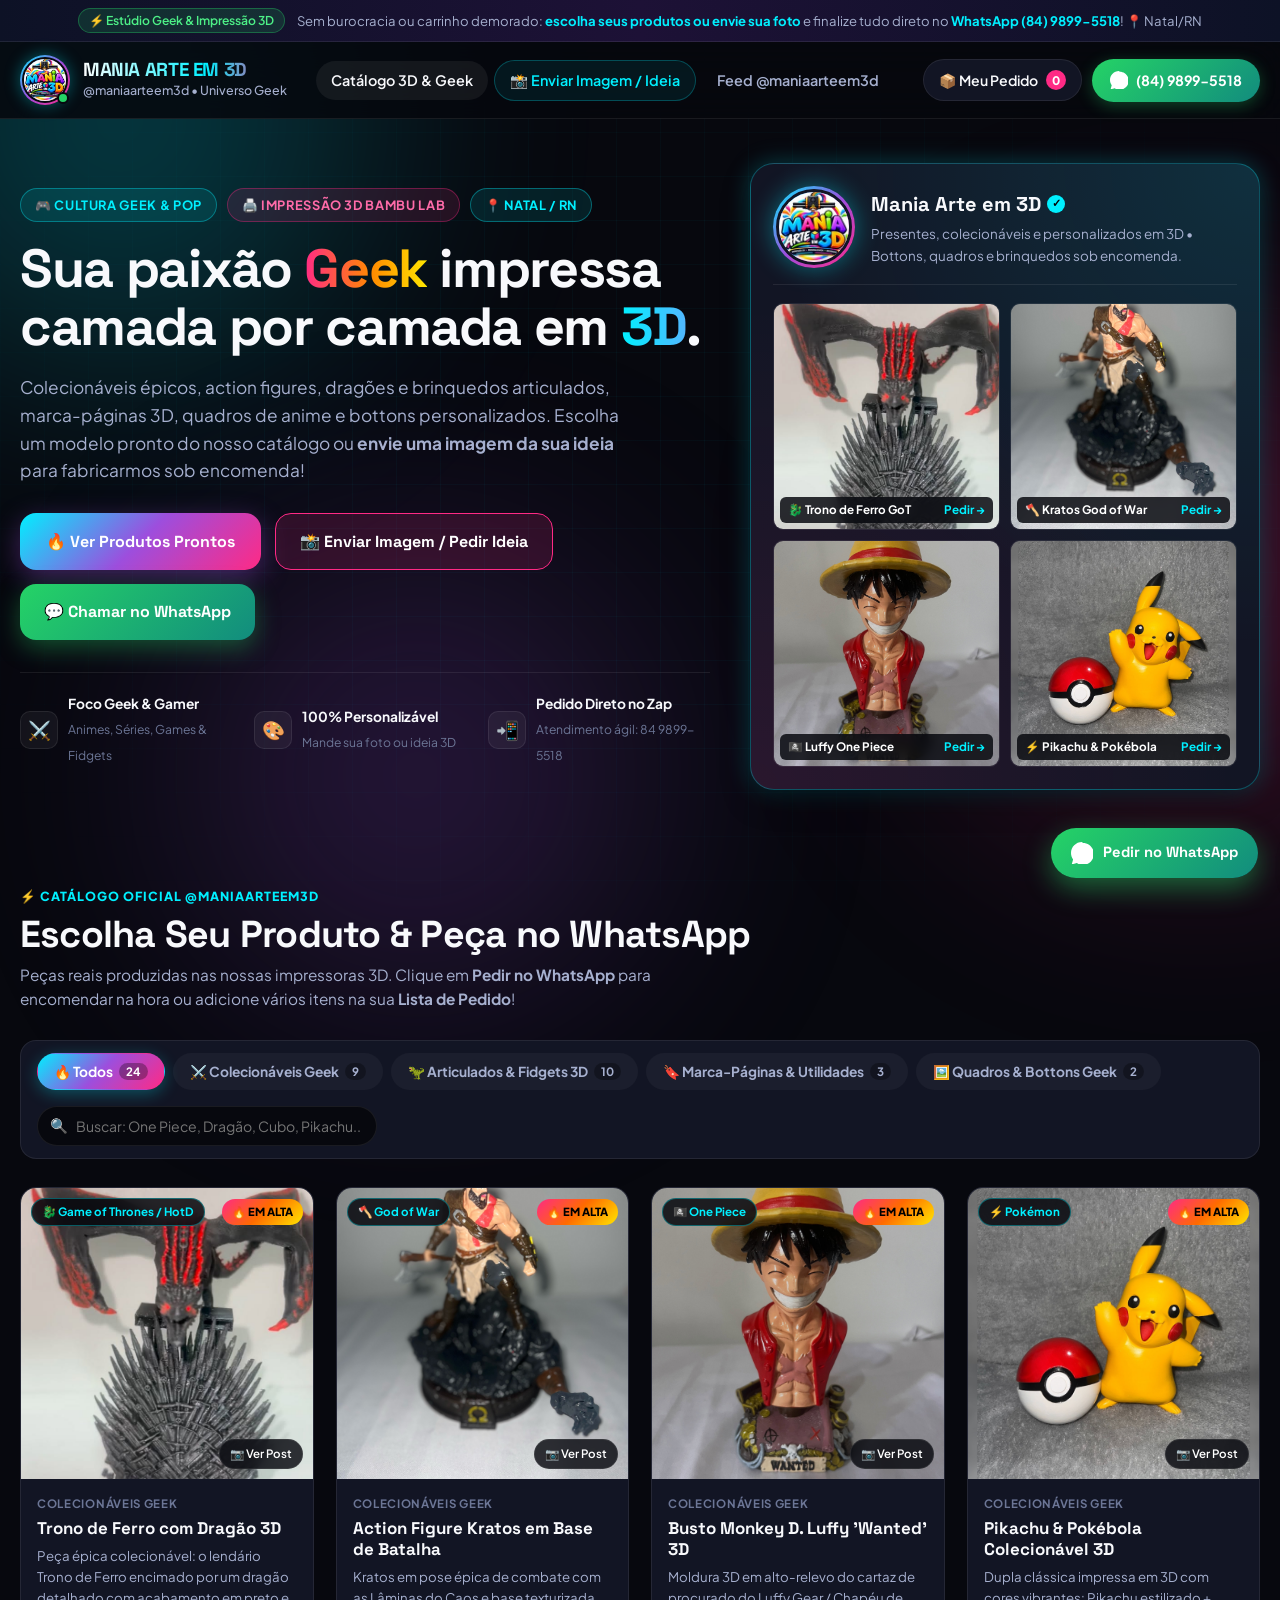
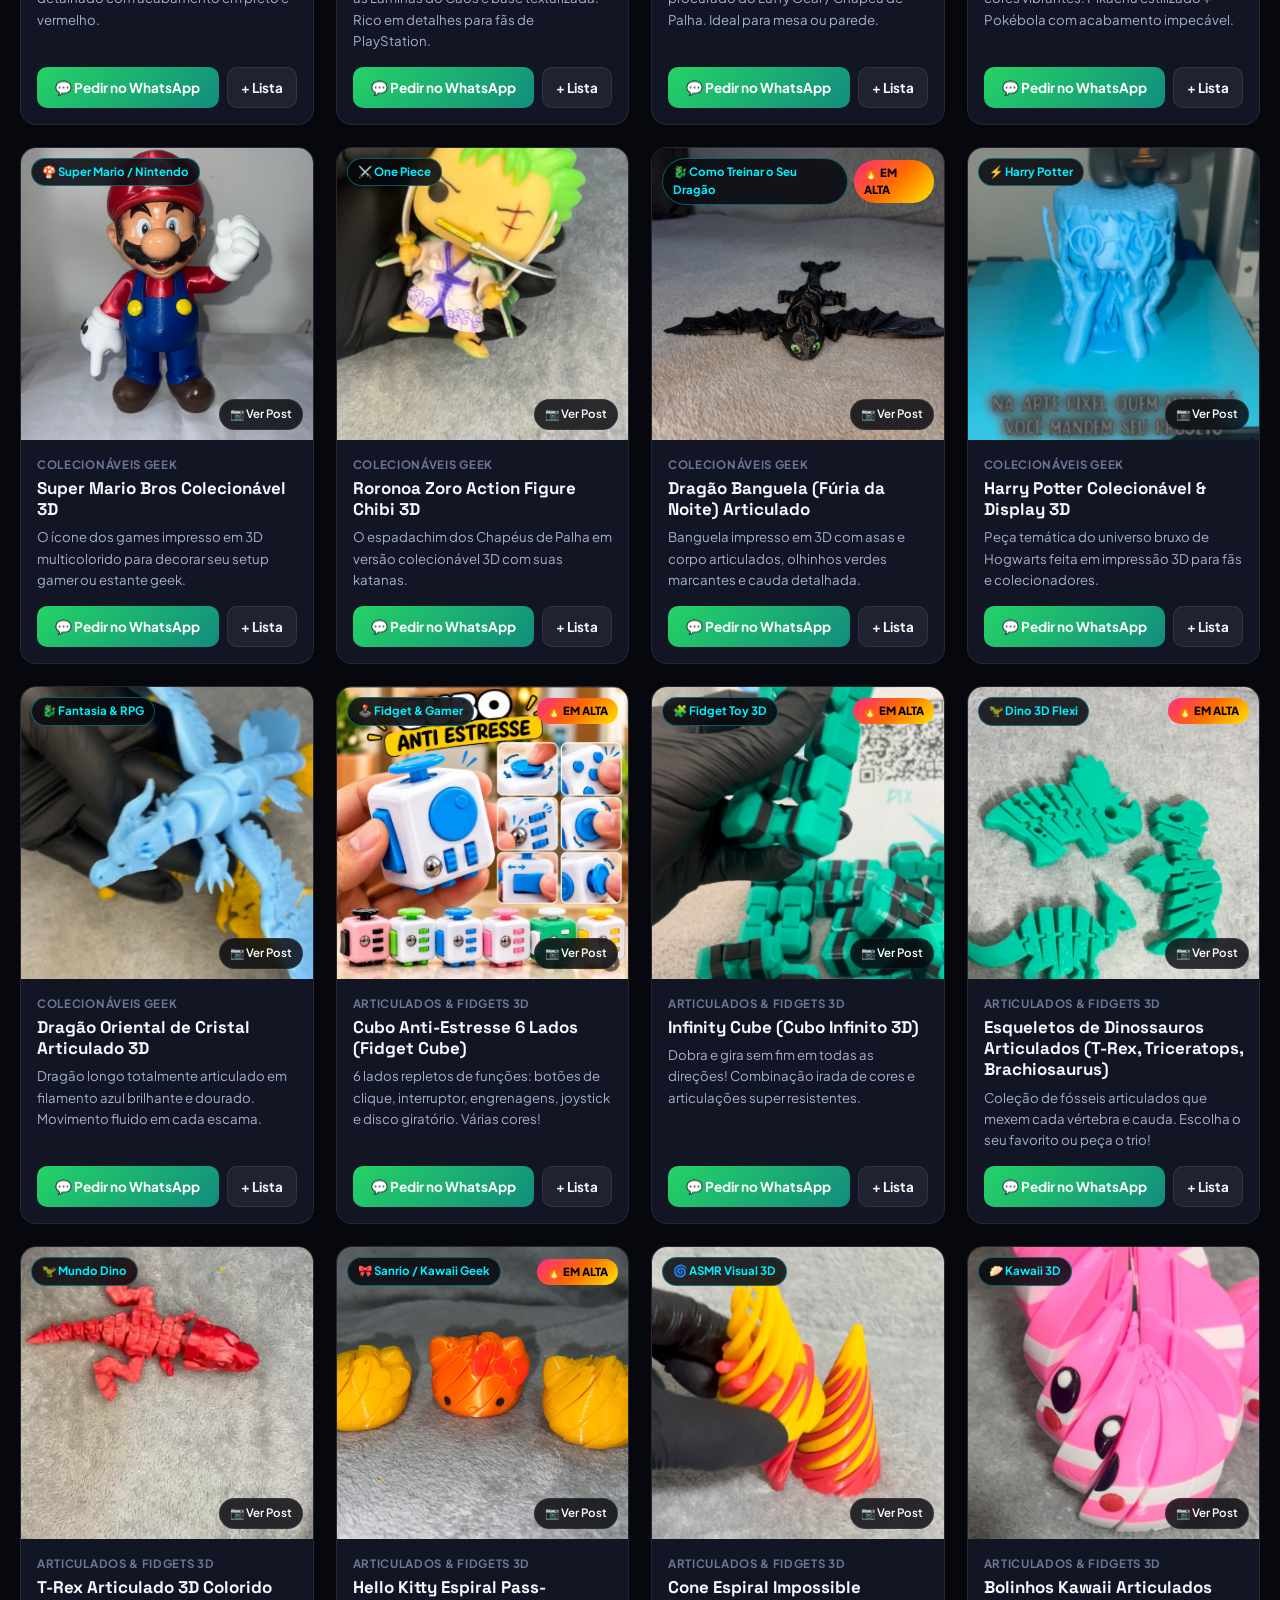
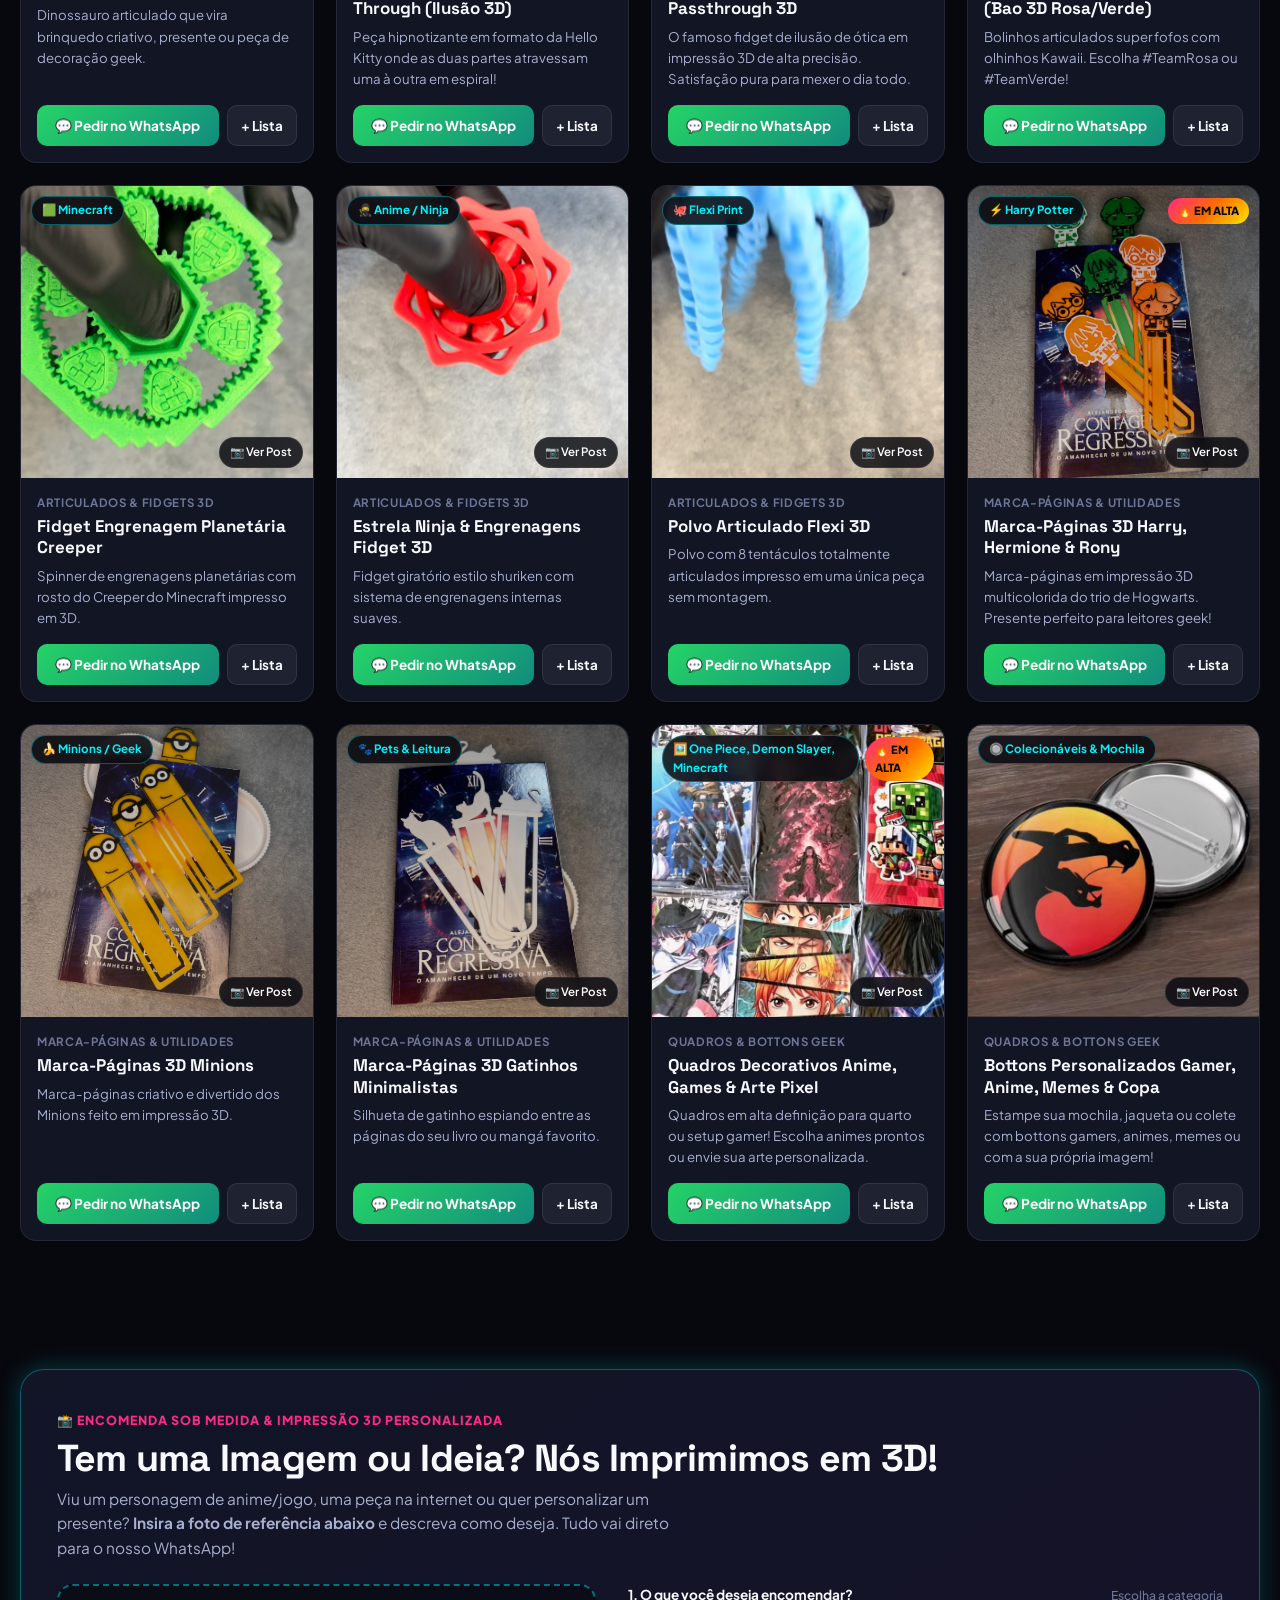
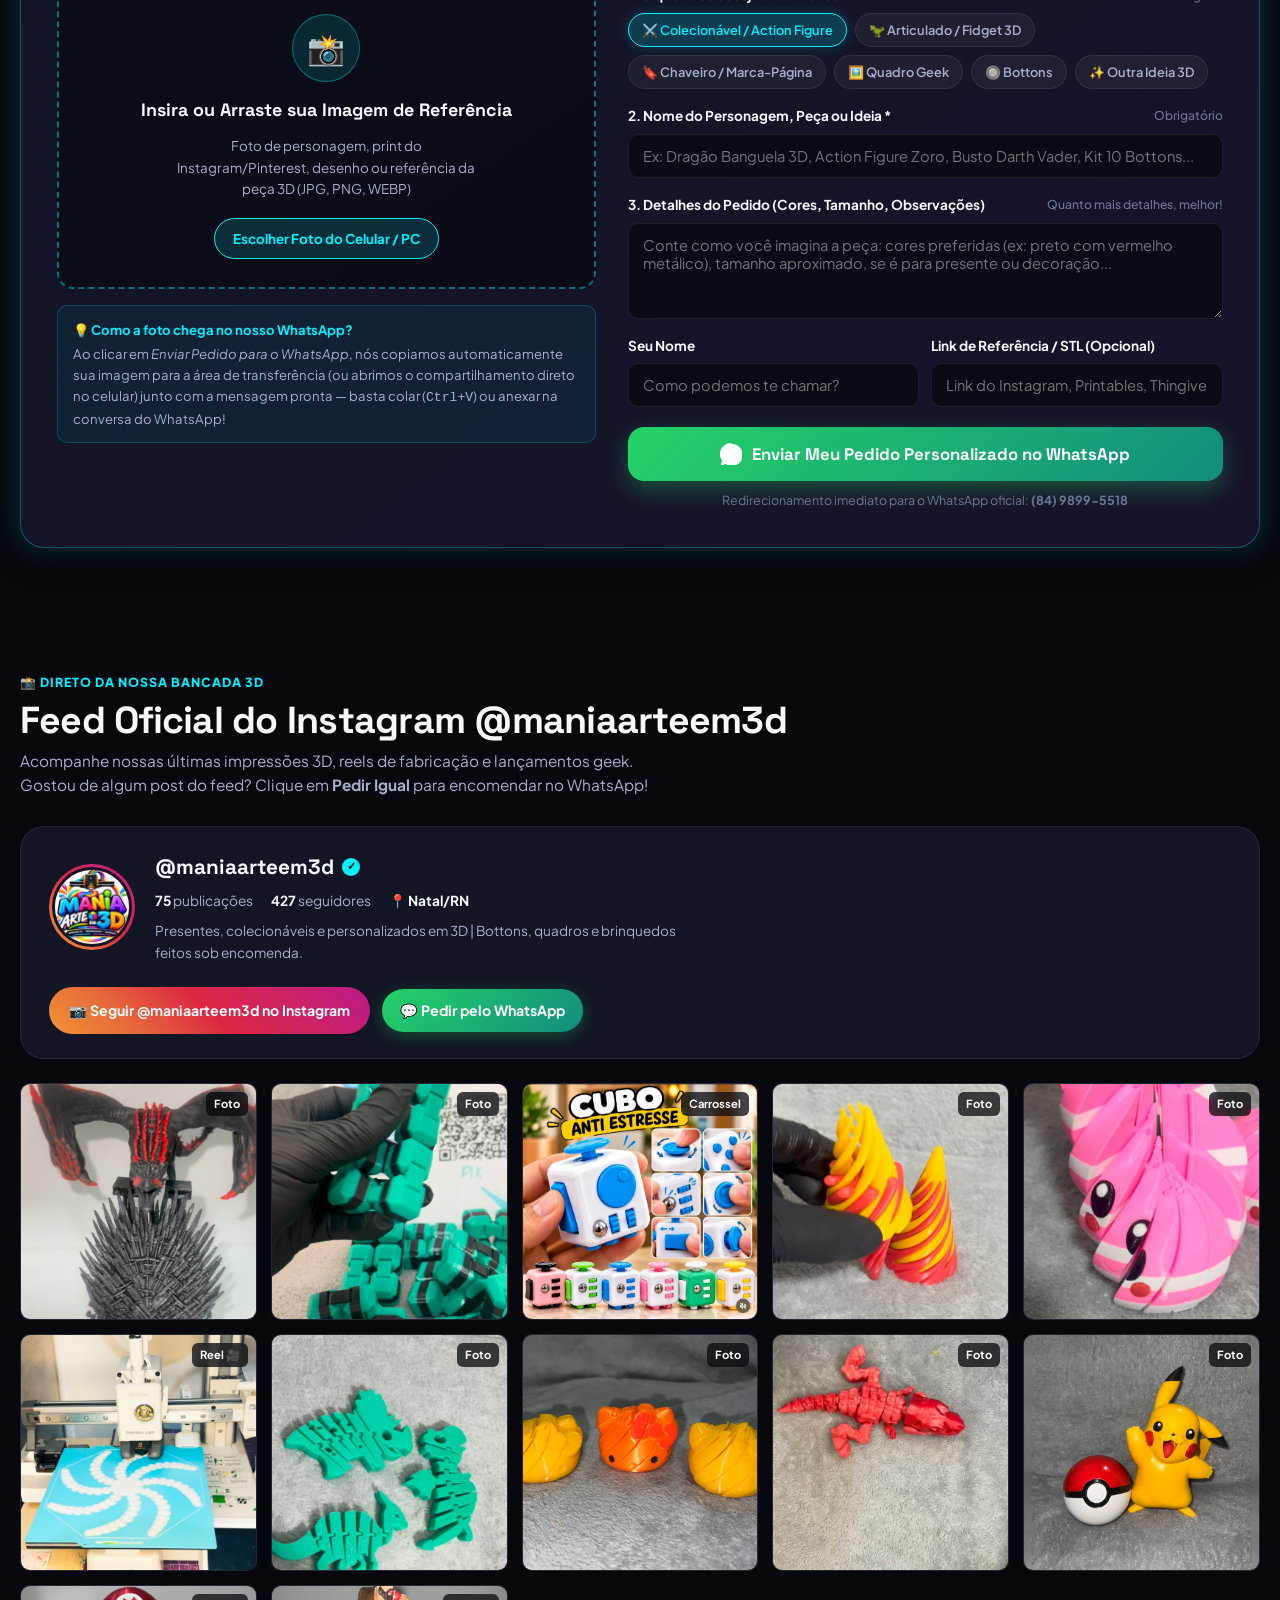
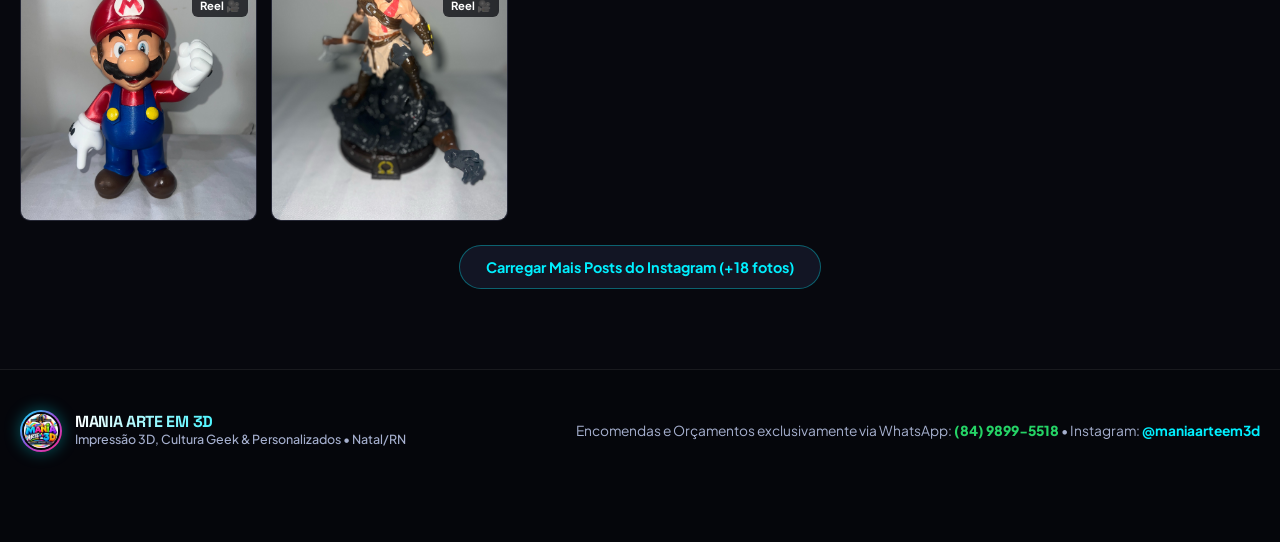
==== index.html @ 03fb164e "feat: site completo Mania Arte em 3D (catalogo geek, upload de referencia, feed instagram e whatsapp" ====
<!DOCTYPE html>
<html lang="pt-BR">
<head>
  <meta charset="UTF-8" />
  <meta name="viewport" content="width=device-width, initial-scale=1.0" />
  <title>Mania Arte em 3D | Colecionáveis Geek, Impressão 3D & Personalizados</title>
  <meta name="description" content="Presentes, colecionáveis geek, action figures, articulados em 3D, quadros e bottons feitos sob encomenda em Natal/RN. Escolha no catálogo ou envie sua imagem e peça direto no WhatsApp!" />
  <link rel="icon" type="image/jpeg" href="assets/logo-perfil.jpg" />

  <!-- Google Fonts -->
  <link rel="preconnect" href="https://fonts.googleapis.com" />
  <link rel="preconnect" href="https://fonts.gstatic.com" crossorigin />
  <link href="https://fonts.googleapis.com/css2?family=Chakra+Petch:wght@600;700&family=Plus+Jakarta+Sans:wght@400;500;600;700;800&family=Space+Grotesk:wght@600;700;800&display=swap" rel="stylesheet" />

  <!-- Stylesheet -->
  <link rel="stylesheet" href="styles.css" />
</head>
<body>

  <!-- Ambient Neon Orbs -->
  <div class="ambient-orb orb-1"></div>
  <div class="ambient-orb orb-2"></div>
  <div class="ambient-orb orb-3"></div>

  <!-- Top Bar -->
  <div class="top-bar">
    <div class="container top-bar-inner">
      <span class="top-bar-pill">⚡ Estúdio Geek & Impressão 3D</span>
      <span>Sem burocracia ou carrinho demorado: <strong>escolha seus produtos ou envie sua foto</strong> e finalize tudo direto no <strong>WhatsApp (84) 9899-5518</strong>! 📍 Natal/RN</span>
    </div>
  </div>

  <!-- Sticky Navbar -->
  <header class="navbar">
    <div class="container navbar-inner">
      <a href="#topo" class="brand-logo" title="Mania Arte em 3D">
        <div class="brand-avatar-wrap">
          <img src="assets/logo-perfil.jpg" alt="Foto oficial de perfil Mania Arte em 3D" class="brand-avatar" />
          <span class="brand-status-dot" title="Atendimento Online no WhatsApp"></span>
        </div>
        <div class="brand-text">
          <span class="brand-name">MANIA ARTE EM 3D</span>
          <span class="brand-handle">@maniaarteem3d • Universo Geek</span>
        </div>
      </a>

      <nav class="nav-links" aria-label="Navegação Principal">
        <a href="#catalogo" class="nav-link active">Catálogo 3D & Geek</a>
        <a href="#encomenda-personalizada" class="nav-link nav-link-highlight">📸 Enviar Imagem / Ideia</a>
        <a href="#feed-instagram" class="nav-link">Feed @maniaarteem3d</a>
      </nav>

      <div class="nav-actions">
        <button type="button" class="btn-cart-drawer" id="btnOpenDrawer" aria-label="Abrir lista de pedido">
          <span>📦 Meu Pedido</span>
          <span class="cart-badge" id="drawerCountBadge">0</span>
        </button>

        <a href="https://wa.me/558498995518?text=Ol%C3%A1%2C%20Mania%20Arte%20em%203D!%20Vim%20pelo%20site%20e%20quero%20fazer%20uma%20encomenda%203D%20%F0%9F%9A%80" target="_blank" rel="noopener noreferrer" class="btn-wa-nav">
          <svg width="18" height="18" viewBox="0 0 24 24" fill="currentColor"><path d="M12.031 6.172c-3.181 0-5.767 2.586-5.768 5.766-.001 1.298.38 2.27 1.019 3.287l-.582 2.128 2.182-.573c.978.58 1.911.928 3.145.929 3.178 0 5.767-2.587 5.768-5.766.001-3.187-2.575-5.77-5.764-5.771zm3.392 8.244c-.144.405-.837.774-1.17.824-.299.045-.677.063-1.092-.069-.252-.08-.575-.187-.988-.365-1.739-.751-2.874-2.502-2.961-2.617-.087-.116-.708-.94-.708-1.793s.448-1.273.607-1.446c.159-.173.346-.217.462-.217l.332.006c.106.005.249-.04.39.298.144.347.491 1.2.534 1.287.043.087.072.188.014.304-.058.116-.087.188-.173.289l-.26.304c-.087.086-.177.18-.076.354.101.174.449.741.964 1.201.662.591 1.221.774 1.394.86s.274.072.376-.043c.101-.116.433-.506.549-.68.116-.173.231-.145.39-.087s1.011.477 1.184.564.289.13.332.202c.045.072.045.419-.1.824zm-3.423-14.416c-6.627 0-12 5.373-12 12 0 2.625.846 5.059 2.284 7.033l-1.492 5.448 5.581-1.464c1.906 1.251 4.185 1.983 6.627 1.983 6.627 0 12-5.373 12-12s-5.373-12-12-12z"/></svg>
          <span>(84) 9899-5518</span>
        </a>
      </div>
    </div>
  </header>

  <!-- Hero Section -->
  <section class="hero" id="topo">
    <div class="container hero-grid">
      <div class="hero-content">
        <div class="hero-badge-row">
          <span class="geek-tag">🎮 Cultura Geek & Pop</span>
          <span class="geek-tag geek-tag-pink">🖨️ Impressão 3D Bambu Lab</span>
          <span class="geek-tag">📍 Natal / RN</span>
        </div>

        <h1 class="hero-title">
          Sua paixão <span class="text-gradient-geek">Geek</span> impressa camada por camada em <span class="text-gradient-cyan">3D</span>.
        </h1>

        <p class="hero-subtitle">
          Colecionáveis épicos, action figures, dragões e brinquedos articulados, marca-páginas 3D, quadros de anime e bottons personalizados. Escolha um modelo pronto do nosso catálogo ou <strong>envie uma imagem da sua ideia</strong> para fabricarmos sob encomenda!
        </p>

        <div class="hero-cta-group">
          <a href="#catalogo" class="btn-primary-geek">
            <span>🔥 Ver Produtos Prontos</span>
          </a>
          <a href="#encomenda-personalizada" class="btn-custom-order">
            <span>📸 Enviar Imagem / Pedir Ideia</span>
          </a>
          <a href="https://wa.me/558498995518?text=Ol%C3%A1%2C%20Mania%20Arte%20em%203D!%20Quero%20fazer%20um%20pedido%20pelo%20WhatsApp!" target="_blank" rel="noopener noreferrer" class="btn-wa-direct">
            <span>💬 Chamar no WhatsApp</span>
          </a>
        </div>

        <div class="hero-trust-strip">
          <div class="trust-item">
            <div class="trust-icon">⚔️</div>
            <div class="trust-text">
              <strong>Foco Geek & Gamer</strong>
              <span>Animes, Séries, Games & Fidgets</span>
            </div>
          </div>
          <div class="trust-item">
            <div class="trust-icon">🎨</div>
            <div class="trust-text">
              <strong>100% Personalizável</strong>
              <span>Mande sua foto ou ideia 3D</span>
            </div>
          </div>
          <div class="trust-item">
            <div class="trust-icon">📲</div>
            <div class="trust-text">
              <strong>Pedido Direto no Zap</strong>
              <span>Atendimento ágil: 84 9899-5518</span>
            </div>
          </div>
        </div>
      </div>

      <!-- Right Showcase Card with Official Profile Pic & Top Geek Prints -->
      <div class="hero-showcase">
        <div class="hero-profile-card">
          <div class="hero-profile-top">
            <div class="hero-avatar-ring">
              <img src="assets/logo-perfil.jpg" alt="Logo Oficial Mania Arte em 3D" />
            </div>
            <div class="hero-profile-meta">
              <h2>
                Mania Arte em 3D
                <span class="verified-badge" title="Perfil Oficial">✓</span>
              </h2>
              <p>Presentes, colecionáveis e personalizados em 3D • Bottons, quadros e brinquedos sob encomenda.</p>
            </div>
          </div>

          <div class="hero-Featured-mosaic">
            <div class="mosaic-item" onclick="quickOrderProduct('Trono de Ferro com Dragão 3D (Game of Thrones)', 'DehVpG3Ndmx')">
              <img src="assets/p_01_DehVpG3Ndmx.jpg" alt="Trono de Ferro com Dragão Game of Thrones 3D" />
              <div class="mosaic-label">
                <span>🐉 Trono de Ferro GoT</span>
                <span>Pedir →</span>
              </div>
            </div>
            <div class="mosaic-item" onclick="quickOrderProduct('Action Figure Kratos em Batalha (God of War)', 'DdkmGjPDWsd')">
              <img src="assets/p_17_DdkmGjPDWsd.jpg" alt="Kratos God of War 3D" />
              <div class="mosaic-label">
                <span>🪓 Kratos God of War</span>
                <span>Pedir →</span>
              </div>
            </div>
            <div class="mosaic-item" onclick="quickOrderProduct('Busto Monkey D. Luffy Wanted (One Piece)', 'Ddkl2qatjat')">
              <img src="assets/p_18_Ddkl2qatjat.jpg" alt="Luffy Wanted One Piece 3D" />
              <div class="mosaic-label">
                <span>🏴‍☠️ Luffy One Piece</span>
                <span>Pedir →</span>
              </div>
            </div>
            <div class="mosaic-item" onclick="quickOrderProduct('Pikachu & Pokébola 3D (Pokémon)', 'Ddt-uWCG5oG')">
              <img src="assets/p_13_Ddt-uWCG5oG.jpg" alt="Pikachu e Pokébola 3D" />
              <div class="mosaic-label">
                <span>⚡ Pikachu & Pokébola</span>
                <span>Pedir →</span>
              </div>
            </div>
          </div>
        </div>
      </div>
    </div>
  </section>

  <!-- ========================================================================
       PRODUCT CATALOG SECTION (REAL PRODUCTS FROM @maniaarteem3d)
       ======================================================================== -->
  <section class="catalog-section" id="catalogo">
    <div class="container">
      <div class="section-header">
        <div>
          <span class="section-eyebrow">⚡ Catálogo Oficial @maniaarteem3d</span>
          <h2 class="section-title">Escolha Seu Produto & Peça no WhatsApp</h2>
          <p class="section-desc">
            Peças reais produzidas nas nossas impressoras 3D. Clique em <strong>Pedir no WhatsApp</strong> para encomendar na hora ou adicione vários itens na sua <strong>Lista de Pedido</strong>!
          </p>
        </div>
      </div>

      <!-- Category Filter Tabs + Search -->
      <div class="catalog-controls">
        <div class="category-tabs" id="categoryTabs">
          <button type="button" class="cat-tab active" data-cat="todos">
            🔥 Todos <span class="cat-count" id="count-todos">24</span>
          </button>
          <button type="button" class="cat-tab" data-cat="geek">
            ⚔️ Colecionáveis Geek <span class="cat-count" id="count-geek">9</span>
          </button>
          <button type="button" class="cat-tab" data-cat="articulados">
            🦖 Articulados & Fidgets 3D <span class="cat-count" id="count-articulados">10</span>
          </button>
          <button type="button" class="cat-tab" data-cat="utilidades">
            🔖 Marca-Páginas & Utilidades <span class="cat-count" id="count-utilidades">3</span>
          </button>
          <button type="button" class="cat-tab" data-cat="quadros-bottons">
            🖼️ Quadros & Bottons Geek <span class="cat-count" id="count-quadros-bottons">2</span>
          </button>
        </div>

        <div class="search-box">
          <span class="search-icon">🔍</span>
          <input type="text" id="catalogSearch" placeholder="Buscar: One Piece, Dragão, Cubo, Pikachu..." aria-label="Buscar produto no catálogo" />
        </div>
      </div>

      <!-- Products Grid rendered by JS -->
      <div class="products-grid" id="productsGrid"></div>
    </div>
  </section>

  <!-- ========================================================================
       CUSTOM ORDER & IMAGE UPLOAD SECTION ("ENVIE SUA IMAGEM OU IDEIA")
       ======================================================================== -->
  <section class="custom-order-section" id="encomenda-personalizada">
    <div class="container">
      <div class="custom-order-wrapper">
        <div class="section-header" style="margin-bottom: 24px;">
          <div>
            <span class="section-eyebrow" style="color: var(--neon-magenta);">📸 Encomenda Sob Medida & Impressão 3D Personalizada</span>
            <h2 class="section-title">Tem uma Imagem ou Ideia? Nós Imprimimos em 3D!</h2>
            <p class="section-desc">
              Viu um personagem de anime/jogo, uma peça na internet ou quer personalizar um presente? <strong>Insira a foto de referência abaixo</strong> e descreva como deseja. Tudo vai direto para o nosso WhatsApp!
            </p>
          </div>
        </div>

        <div class="custom-order-grid">
          <!-- Left Column: Image Upload + Live Preview -->
          <div class="upload-panel">
            <input type="file" id="refImageInput" accept="image/*" hidden />

            <div class="dropzone" id="imageDropzone" tabindex="0" role="button" aria-label="Selecionar ou arrastar imagem de referência">
              <!-- Empty State -->
              <div class="dropzone-empty" id="dropzoneEmpty">
                <div class="dropzone-icon">📸</div>
                <div class="dropzone-title">Insira ou Arraste sua Imagem de Referência</div>
                <p class="dropzone-sub">
                  Foto de personagem, print do Instagram/Pinterest, desenho ou referência da peça 3D (JPG, PNG, WEBP)
                </p>
                <span class="btn-pick-image">Escolher Foto do Celular / PC</span>
              </div>

              <!-- Active Preview State -->
              <div class="upload-preview-box" id="uploadPreviewBox">
                <div class="preview-img-frame">
                  <img id="previewImageEl" src="" alt="Prévia da imagem anexada pelo cliente" />
                </div>
                <div class="preview-file-bar">
                  <span class="preview-file-name" id="previewFileName">referencia.jpg</span>
                  <button type="button" class="btn-remove-img" id="btnRemoveImage">✕ Trocar Foto</button>
                </div>
              </div>
            </div>

            <div class="upload-helper-card">
              <strong>💡 Como a foto chega no nosso WhatsApp?</strong>
              Ao clicar em <em>Enviar Pedido para o WhatsApp</em>, nós copiamos automaticamente sua imagem para a área de transferência (ou abrimos o compartilhamento direto no celular) junto com a mensagem pronta — basta colar (<code>Ctrl+V</code>) ou anexar na conversa do WhatsApp!
            </div>
          </div>

          <!-- Right Column: Order Details Form -->
          <form class="custom-form" id="customOrderForm" onsubmit="return false;">
            <div class="form-group">
              <label class="form-label">
                1. O que você deseja encomendar?
                <span>Escolha a categoria</span>
              </label>
              <div class="type-pills" id="customTypePills">
                <button type="button" class="type-pill active" data-type="Colecionável / Action Figure 3D">⚔️ Colecionável / Action Figure</button>
                <button type="button" class="type-pill" data-type="Brinquedo Articulado / Fidget 3D">🦖 Articulado / Fidget 3D</button>
                <button type="button" class="type-pill" data-type="Chaveiro / Marca-Página / Utilidade">🔖 Chaveiro / Marca-Página</button>
                <button type="button" class="type-pill" data-type="Quadro Decorativo Geek / Arte Pixel">🖼️ Quadro Geek</button>
                <button type="button" class="type-pill" data-type="Bottons Personalizados">🔘 Bottons</button>
                <button type="button" class="type-pill" data-type="Projeto Especial / Peça Sob Medida">✨ Outra Ideia 3D</button>
              </div>
            </div>

            <div class="form-group">
              <label class="form-label" for="customIdeaTitle">
                2. Nome do Personagem, Peça ou Ideia *
                <span>Obrigatório</span>
              </label>
              <input
                type="text"
                id="customIdeaTitle"
                class="form-input"
                placeholder="Ex: Dragão Banguela 3D, Action Figure Zoro, Busto Darth Vader, Kit 10 Bottons..."
                required
              />
            </div>

            <div class="form-group">
              <label class="form-label" for="customIdeaDetails">
                3. Detalhes do Pedido (Cores, Tamanho, Observações)
                <span>Quanto mais detalhes, melhor!</span>
              </label>
              <textarea
                id="customIdeaDetails"
                class="form-textarea"
                placeholder="Conte como você imagina a peça: cores preferidas (ex: preto com vermelho metálico), tamanho aproximado, se é para presente ou decoração..."
              ></textarea>
            </div>

            <div class="form-row-2">
              <div class="form-group">
                <label class="form-label" for="customClientName">Seu Nome</label>
                <input type="text" id="customClientName" class="form-input" placeholder="Como podemos te chamar?" />
              </div>
              <div class="form-group">
                <label class="form-label" for="customReferenceLink">Link de Referência / STL (Opcional)</label>
                <input type="text" id="customReferenceLink" class="form-input" placeholder="Link do Instagram, Printables, Thingiverse..." />
              </div>
            </div>

            <div class="custom-submit-area">
              <button type="submit" class="btn-submit-wa" id="btnSendCustomOrder">
                <svg width="22" height="22" viewBox="0 0 24 24" fill="currentColor"><path d="M12.031 6.172c-3.181 0-5.767 2.586-5.768 5.766-.001 1.298.38 2.27 1.019 3.287l-.582 2.128 2.182-.573c.978.58 1.911.928 3.145.929 3.178 0 5.767-2.587 5.768-5.766.001-3.187-2.575-5.77-5.764-5.771zm3.392 8.244c-.144.405-.837.774-1.17.824-.299.045-.677.063-1.092-.069-.252-.08-.575-.187-.988-.365-1.739-.751-2.874-2.502-2.961-2.617-.087-.116-.708-.94-.708-1.793s.448-1.273.607-1.446c.159-.173.346-.217.462-.217l.332.006c.106.005.249-.04.39.298.144.347.491 1.2.534 1.287.043.087.072.188.014.304-.058.116-.087.188-.173.289l-.26.304c-.087.086-.177.18-.076.354.101.174.449.741.964 1.201.662.591 1.221.774 1.394.86s.274.072.376-.043c.101-.116.433-.506.549-.68.116-.173.231-.145.39-.087s1.011.477 1.184.564.289.13.332.202c.045.072.045.419-.1.824zm-3.423-14.416c-6.627 0-12 5.373-12 12 0 2.625.846 5.059 2.284 7.033l-1.492 5.448 5.581-1.464c1.906 1.251 4.185 1.983 6.627 1.983 6.627 0 12-5.373 12-12s-5.373-12-12-12z"/></svg>
                <span>Enviar Meu Pedido Personalizado no WhatsApp</span>
              </button>
              <span class="submit-note">Redirecionamento imediato para o WhatsApp oficial: <strong>(84) 9899-5518</strong></span>
            </div>
          </form>
        </div>
      </div>
    </div>
  </section>

  <!-- ========================================================================
       INSTAGRAM FEED SECTION (@maniaarteem3d)
       ======================================================================== -->
  <section class="ig-section" id="feed-instagram">
    <div class="container">
      <div class="section-header">
        <div>
          <span class="section-eyebrow">📸 Direto da Nossa Bancada 3D</span>
          <h2 class="section-title">Feed Oficial do Instagram @maniaarteem3d</h2>
          <p class="section-desc">
            Acompanhe nossas últimas impressões 3D, reels de fabricação e lançamentos geek. Gostou de algum post do feed? Clique em <strong>Pedir Igual</strong> para encomendar no WhatsApp!
          </p>
        </div>
      </div>

      <!-- Instagram Profile Header Card -->
      <div class="ig-profile-banner">
        <div class="ig-profile-left">
          <a href="https://www.instagram.com/maniaarteem3d/" target="_blank" rel="noopener noreferrer" class="ig-avatar-ring">
            <img src="assets/logo-perfil.jpg" alt="@maniaarteem3d Foto Oficial de Perfil" />
          </a>
          <div class="ig-bio-info">
            <h3>
              @maniaarteem3d
              <span class="verified-badge" title="Instagram Oficial">✓</span>
            </h3>
            <div class="ig-stats-row">
              <span><strong>75</strong> publicações</span>
              <span><strong>427</strong> seguidores</span>
              <span>📍 <strong>Natal/RN</strong></span>
            </div>
            <p class="ig-bio-text">
              Presentes, colecionáveis e personalizados em 3D | Bottons, quadros e brinquedos feitos sob encomenda.
            </p>
          </div>
        </div>

        <div class="ig-banner-actions">
          <a href="https://www.instagram.com/maniaarteem3d/" target="_blank" rel="noopener noreferrer" class="btn-ig-follow">
            <span>📷 Seguir @maniaarteem3d no Instagram</span>
          </a>
          <a href="https://wa.me/558498995518?text=Ol%C3%A1!%20Vi%20o%20feed%20do%20Instagram%20%40maniaarteem3d%20no%20site%20e%20quero%20fazer%20um%20pedido!" target="_blank" rel="noopener noreferrer" class="btn-wa-nav">
            <span>💬 Pedir pelo WhatsApp</span>
          </a>
        </div>
      </div>

      <!-- Instagram Feed Grid rendered by JS -->
      <div class="ig-feed-grid" id="igFeedGrid"></div>

      <div class="ig-load-more-wrap">
        <button type="button" class="btn-load-more-ig" id="btnLoadMoreIg">
          Carregar Mais Posts do Instagram (+18 fotos)
        </button>
      </div>
    </div>
  </section>

  <!-- ========================================================================
       FOOTER
       ======================================================================== -->
  <footer class="site-footer">
    <div class="container footer-inner">
      <div class="brand-logo">
        <div class="brand-avatar-wrap" style="width: 42px; height: 42px;">
          <img src="assets/logo-perfil.jpg" alt="Mania Arte em 3D" class="brand-avatar" />
        </div>
        <div class="brand-text">
          <span class="brand-name" style="font-size: 1rem;">MANIA ARTE EM 3D</span>
          <span class="brand-handle">Impressão 3D, Cultura Geek & Personalizados • Natal/RN</span>
        </div>
      </div>

      <div>
        Encomendas e Orçamentos exclusivamente via WhatsApp:
        <a href="https://wa.me/558498995518" target="_blank" rel="noopener noreferrer" style="color: var(--neon-green); font-weight: 800;">(84) 9899-5518</a>
        • Instagram:
        <a href="https://www.instagram.com/maniaarteem3d/" target="_blank" rel="noopener noreferrer" style="color: var(--neon-cyan); font-weight: 700;">@maniaarteem3d</a>
      </div>
    </div>
  </footer>

  <!-- ========================================================================
       ORDER LIST DRAWER (SACOLA DE ENCOMENDA -> WHATSAPP)
       ======================================================================== -->
  <div class="drawer-backdrop" id="drawerBackdrop"></div>
  <aside class="order-drawer" id="orderDrawer" aria-label="Lista de Encomenda">
    <div class="drawer-header">
      <h3>📦 Minha Lista de Encomenda</h3>
      <button type="button" class="btn-close-drawer" id="btnCloseDrawer" aria-label="Fechar lista">✕</button>
    </div>
    <div class="drawer-body" id="drawerItemsContainer"></div>
    <div class="drawer-footer">
      <input type="text" id="drawerNotesInput" class="form-input" placeholder="Alguma observação ou cor preferida? (opcional)" style="font-size: 0.82rem; padding: 9px 12px;" />
      <button type="button" class="btn-submit-wa" id="btnCheckoutDrawer" style="padding: 13px 16px; font-size: 0.95rem;">
        <span>📲 Enviar Lista Completa para o WhatsApp</span>
      </button>
    </div>
  </aside>

  <!-- ========================================================================
       PRODUCT QUICK VIEW MODAL
       ======================================================================== -->
  <div class="modal-backdrop" id="productModalBackdrop">
    <div class="product-modal" role="dialog" aria-modal="true">
      <div class="modal-img-col">
        <img id="modalProductImg" src="" alt="" />
      </div>
      <div class="modal-info-col">
        <div style="display: flex; justify-content: space-between; align-items: center;">
          <span class="badge-universe" id="modalProductUniverse">Universo Geek</span>
          <button type="button" class="btn-close-drawer" id="btnCloseModal">✕</button>
        </div>
        <h3 id="modalProductTitle" style="font-family: var(--font-display); font-size: 1.4rem; font-weight: 800;"></h3>
        <p id="modalProductDesc" style="color: var(--text-secondary); font-size: 0.92rem;"></p>
        <div style="background: rgba(0, 240, 255, 0.06); border: 1px solid rgba(0, 240, 255, 0.2); padding: 10px 12px; border-radius: 10px; font-size: 0.8rem; color: var(--text-secondary);">
          🎨 <strong>Feito sob medida para você:</strong> Você pode escolher cores de filamento ou ajustes direto na conversa do WhatsApp!
        </div>
        <div style="margin-top: auto; display: flex; flex-direction: column; gap: 8px;">
          <button type="button" class="btn-submit-wa" id="modalBtnWaDirect" style="padding: 13px;">
            💬 Encomendar Este Produto no WhatsApp
          </button>
          <div style="display: flex; gap: 8px;">
            <button type="button" class="btn-add-list" id="modalBtnAddList" style="flex: 1;">+ Adicionar à Lista de Pedido</button>
            <a href="#" target="_blank" rel="noopener noreferrer" class="btn-add-list" id="modalBtnIgLink">📷 Ver no Instagram</a>
          </div>
        </div>
      </div>
    </div>
  </div>

  <!-- Floating WhatsApp Button -->
  <a href="https://wa.me/558498995518?text=Ol%C3%A1%2C%20Mania%20Arte%20em%203D!%20Vim%20pelo%20site%20e%20gostaria%20de%20fazer%20um%20pedido!" target="_blank" rel="noopener noreferrer" class="floating-wa" aria-label="Fazer pedido no WhatsApp">
    <svg width="22" height="22" viewBox="0 0 24 24" fill="currentColor"><path d="M12.031 6.172c-3.181 0-5.767 2.586-5.768 5.766-.001 1.298.38 2.27 1.019 3.287l-.582 2.128 2.182-.573c.978.58 1.911.928 3.145.929 3.178 0 5.767-2.587 5.768-5.766.001-3.187-2.575-5.77-5.764-5.771zm3.392 8.244c-.144.405-.837.774-1.17.824-.299.045-.677.063-1.092-.069-.252-.08-.575-.187-.988-.365-1.739-.751-2.874-2.502-2.961-2.617-.087-.116-.708-.94-.708-1.793s.448-1.273.607-1.446c.159-.173.346-.217.462-.217l.332.006c.106.005.249-.04.39.298.144.347.491 1.2.534 1.287.043.087.072.188.014.304-.058.116-.087.188-.173.289l-.26.304c-.087.086-.177.18-.076.354.101.174.449.741.964 1.201.662.591 1.221.774 1.394.86s.274.072.376-.043c.101-.116.433-.506.549-.68.116-.173.231-.145.39-.087s1.011.477 1.184.564.289.13.332.202c.045.072.045.419-.1.824zm-3.423-14.416c-6.627 0-12 5.373-12 12 0 2.625.846 5.059 2.284 7.033l-1.492 5.448 5.581-1.464c1.906 1.251 4.185 1.983 6.627 1.983 6.627 0 12-5.373 12-12s-5.373-12-12-12z"/></svg>
    <span>Pedir no WhatsApp</span>
  </a>

  <!-- Toast Notification -->
  <div class="toast-notification" id="toastNotification"></div>

  <!-- Main Script -->
  <script src="script.js"></script>
</body>
</html>
---- styles.css ----
/* ==========================================================================
   MANIA ARTE EM 3D — GEEK & 3D PRINTING STUDIO STYLESHEET
   Vibrant Dark Cyberpunk / Geek Collector Aesthetic
   ========================================================================== */

:root {
  --bg-deep: #07080e;
  --bg-dark: #0c0e18;
  --bg-card: #121524;
  --bg-card-hover: #171b2e;
  --bg-glass: rgba(18, 21, 36, 0.78);
  
  --neon-cyan: #00f0ff;
  --neon-magenta: #ff2a85;
  --neon-yellow: #ffe600;
  --neon-purple: #9d4edd;
  --neon-green: #25d366;
  --neon-orange: #ff6b00;
  
  --text-primary: #f8f9fc;
  --text-secondary: #a6b0cf;
  --text-muted: #6c7696;
  
  --border-subtle: rgba(255, 255, 255, 0.08);
  --border-cyan: rgba(0, 240, 255, 0.35);
  --border-magenta: rgba(255, 42, 133, 0.35);
  
  --grad-brand: linear-gradient(135deg, #00f0ff 0%, #9d4edd 50%, #ff2a85 100%);
  --grad-whatsapp: linear-gradient(135deg, #25d366 0%, #128c7e 100%);
  --grad-geek: linear-gradient(135deg, #ff2a85 0%, #ff6b00 50%, #ffe600 100%);
  --grad-card-glow: radial-gradient(circle at top right, rgba(0, 240, 255, 0.12), transparent 60%),
                    radial-gradient(circle at bottom left, rgba(255, 42, 133, 0.10), transparent 60%);
  
  --shadow-card: 0 12px 32px -8px rgba(0, 0, 0, 0.6);
  --shadow-cyan: 0 0 25px rgba(0, 240, 255, 0.25);
  --shadow-magenta: 0 0 25px rgba(255, 42, 133, 0.28);
  --shadow-wa: 0 8px 24px rgba(37, 211, 102, 0.35);
  
  --radius-sm: 10px;
  --radius-md: 16px;
  --radius-lg: 24px;
  --radius-full: 9999px;
  
  --font-display: 'Space Grotesk', 'Chakra Petch', sans-serif;
  --font-body: 'Plus Jakarta Sans', -apple-system, BlinkMacSystemFont, sans-serif;
}

* {
  box-sizing: border-box;
  margin: 0;
  padding: 0;
}

html {
  scroll-behavior: smooth;
  scroll-padding-top: 90px;
}

body {
  background-color: var(--bg-deep);
  color: var(--text-primary);
  font-family: var(--font-body);
  line-height: 1.6;
  overflow-x: hidden;
  position: relative;
}

/* 3D Printer Build Plate Background Grid & Ambient Glows */
body::before {
  content: "";
  position: fixed;
  inset: 0;
  background-image: 
    linear-gradient(to right, rgba(0, 240, 255, 0.03) 1px, transparent 1px),
    linear-gradient(to bottom, rgba(0, 240, 255, 0.03) 1px, transparent 1px);
  background-size: 44px 44px;
  mask-image: radial-gradient(ellipse at center, black 40%, transparent 90%);
  -webkit-mask-image: radial-gradient(ellipse at center, black 40%, transparent 90%);
  pointer-events: none;
  z-index: -2;
}

.ambient-orb {
  position: fixed;
  border-radius: 50%;
  filter: blur(130px);
  opacity: 0.22;
  pointer-events: none;
  z-index: -1;
}

.orb-1 {
  width: 480px;
  height: 480px;
  background: var(--neon-cyan);
  top: -120px;
  left: -120px;
}

.orb-2 {
  width: 520px;
  height: 520px;
  background: var(--neon-magenta);
  top: 35%;
  right: -180px;
}

.orb-3 {
  width: 450px;
  height: 450px;
  background: var(--neon-purple);
  bottom: -100px;
  left: 15%;
}

.container {
  width: 100%;
  max-width: 1280px;
  margin: 0 auto;
  padding: 0 20px;
}

a {
  color: inherit;
  text-decoration: none;
}

button {
  font-family: inherit;
  cursor: pointer;
  border: none;
  background: none;
}

img {
  max-width: 100%;
  display: block;
}

/* ==========================================================================
   TOP ANNOUNCEMENT BAR
   ========================================================================== */
.top-bar {
  background: linear-gradient(90deg, #0d1226 0%, #1d1136 50%, #0d1226 100%);
  border-bottom: 1px solid var(--border-subtle);
  padding: 8px 16px;
  font-size: 0.82rem;
  text-align: center;
  color: var(--text-secondary);
}

.top-bar-inner {
  display: flex;
  align-items: center;
  justify-content: center;
  gap: 12px;
  flex-wrap: wrap;
}

.top-bar strong {
  color: var(--neon-cyan);
  font-weight: 700;
}

.top-bar-pill {
  background: rgba(37, 211, 102, 0.15);
  color: #4df087;
  border: 1px solid rgba(37, 211, 102, 0.35);
  padding: 2px 10px;
  border-radius: var(--radius-full);
  font-weight: 600;
  font-size: 0.76rem;
  display: inline-flex;
  align-items: center;
  gap: 5px;
}

/* ==========================================================================
   STICKY HEADER / NAVBAR
   ========================================================================== */
.navbar {
  position: sticky;
  top: 0;
  z-index: 100;
  background: rgba(7, 8, 14, 0.85);
  backdrop-filter: blur(18px);
  -webkit-backdrop-filter: blur(18px);
  border-bottom: 1px solid var(--border-subtle);
  transition: all 0.25s ease;
}

.navbar-inner {
  display: flex;
  align-items: center;
  justify-content: space-between;
  height: 76px;
  gap: 16px;
}

.brand-logo {
  display: flex;
  align-items: center;
  gap: 13px;
}

.brand-avatar-wrap {
  position: relative;
  width: 50px;
  height: 50px;
  border-radius: 50%;
  padding: 2px;
  background: var(--grad-brand);
  box-shadow: 0 0 16px rgba(0, 240, 255, 0.35);
  flex-shrink: 0;
}

.brand-avatar {
  width: 100%;
  height: 100%;
  border-radius: 50%;
  object-fit: cover;
  border: 2px solid var(--bg-deep);
}

.brand-status-dot {
  position: absolute;
  bottom: 1px;
  right: 1px;
  width: 12px;
  height: 12px;
  background: var(--neon-green);
  border: 2px solid var(--bg-deep);
  border-radius: 50%;
}

.brand-text {
  display: flex;
  flex-direction: column;
}

.brand-name {
  font-family: var(--font-display);
  font-weight: 800;
  font-size: 1.18rem;
  letter-spacing: -0.02em;
  line-height: 1.1;
  background: linear-gradient(90deg, #ffffff 0%, #00f0ff 60%, #ff2a85 100%);
  -webkit-background-clip: text;
  -webkit-text-fill-color: transparent;
}

.brand-handle {
  font-size: 0.78rem;
  color: var(--text-secondary);
  font-weight: 500;
}

.nav-links {
  display: flex;
  align-items: center;
  gap: 6px;
}

.nav-link {
  padding: 8px 15px;
  border-radius: var(--radius-full);
  font-size: 0.9rem;
  font-weight: 600;
  color: var(--text-secondary);
  transition: all 0.2s ease;
}

.nav-link:hover,
.nav-link.active {
  color: var(--text-primary);
  background: rgba(255, 255, 255, 0.06);
}

.nav-link-highlight {
  color: var(--neon-cyan);
  border: 1px solid rgba(0, 240, 255, 0.25);
  background: rgba(0, 240, 255, 0.07);
}

.nav-link-highlight:hover {
  background: rgba(0, 240, 255, 0.16);
  box-shadow: var(--shadow-cyan);
}

.nav-actions {
  display: flex;
  align-items: center;
  gap: 10px;
}

.btn-cart-drawer {
  position: relative;
  display: inline-flex;
  align-items: center;
  gap: 8px;
  padding: 10px 15px;
  border-radius: var(--radius-full);
  background: var(--bg-card);
  border: 1px solid var(--border-subtle);
  color: var(--text-primary);
  font-weight: 600;
  font-size: 0.88rem;
  transition: all 0.2s ease;
}

.btn-cart-drawer:hover {
  border-color: var(--neon-cyan);
  background: var(--bg-card-hover);
}

.cart-badge {
  background: var(--neon-magenta);
  color: #fff;
  font-size: 0.74rem;
  font-weight: 800;
  min-width: 20px;
  height: 20px;
  padding: 0 6px;
  border-radius: var(--radius-full);
  display: inline-flex;
  align-items: center;
  justify-content: center;
}

.btn-wa-nav {
  display: inline-flex;
  align-items: center;
  gap: 8px;
  padding: 10px 18px;
  border-radius: var(--radius-full);
  background: var(--grad-whatsapp);
  color: #fff;
  font-weight: 700;
  font-size: 0.88rem;
  box-shadow: 0 4px 16px rgba(37, 211, 102, 0.3);
  transition: transform 0.2s ease, box-shadow 0.2s ease;
}

.btn-wa-nav:hover {
  transform: translateY(-2px);
  box-shadow: 0 6px 22px rgba(37, 211, 102, 0.5);
}

/* ==========================================================================
   HERO SECTION — DIRECT, GEEK & IMPACTFUL
   ========================================================================== */
.hero {
  padding: 44px 0 56px;
  position: relative;
}

.hero-grid {
  display: grid;
  grid-template-columns: 1.15fr 0.85fr;
  gap: 40px;
  align-items: center;
}

.hero-badge-row {
  display: flex;
  align-items: center;
  gap: 10px;
  flex-wrap: wrap;
  margin-bottom: 18px;
}

.geek-tag {
  display: inline-flex;
  align-items: center;
  gap: 7px;
  padding: 6px 14px;
  border-radius: var(--radius-full);
  font-size: 0.8rem;
  font-weight: 700;
  text-transform: uppercase;
  letter-spacing: 0.05em;
  background: rgba(0, 240, 255, 0.1);
  border: 1px solid rgba(0, 240, 255, 0.35);
  color: var(--neon-cyan);
}

.geek-tag-pink {
  background: rgba(255, 42, 133, 0.12);
  border-color: rgba(255, 42, 133, 0.35);
  color: #ff6ba9;
}

.hero-title {
  font-family: var(--font-display);
  font-size: clamp(2.2rem, 4.2vw, 3.6rem);
  font-weight: 800;
  line-height: 1.08;
  letter-spacing: -0.025em;
  margin-bottom: 18px;
}

.text-gradient-cyan {
  background: linear-gradient(90deg, #00f0ff 0%, #52b7ff 100%);
  -webkit-background-clip: text;
  -webkit-text-fill-color: transparent;
}

.text-gradient-geek {
  background: linear-gradient(90deg, #ff2a85 0%, #ff8a00 55%, #ffe600 100%);
  -webkit-background-clip: text;
  -webkit-text-fill-color: transparent;
}

.hero-subtitle {
  font-size: 1.08rem;
  color: var(--text-secondary);
  max-width: 600px;
  margin-bottom: 28px;
}

.hero-cta-group {
  display: flex;
  flex-wrap: wrap;
  gap: 14px;
  margin-bottom: 32px;
}

.btn-primary-geek {
  display: inline-flex;
  align-items: center;
  justify-content: center;
  gap: 10px;
  padding: 15px 26px;
  border-radius: var(--radius-md);
  background: var(--grad-brand);
  color: #fff;
  font-family: var(--font-display);
  font-weight: 700;
  font-size: 1rem;
  box-shadow: 0 8px 28px rgba(157, 78, 221, 0.4);
  transition: all 0.25s ease;
}

.btn-primary-geek:hover {
  transform: translateY(-3px);
  box-shadow: 0 12px 34px rgba(0, 240, 255, 0.45);
}

.btn-custom-order {
  display: inline-flex;
  align-items: center;
  justify-content: center;
  gap: 10px;
  padding: 15px 24px;
  border-radius: var(--radius-md);
  background: rgba(255, 42, 133, 0.14);
  border: 1.5px solid var(--neon-magenta);
  color: #fff;
  font-family: var(--font-display);
  font-weight: 700;
  font-size: 1rem;
  transition: all 0.25s ease;
}

.btn-custom-order:hover {
  background: var(--neon-magenta);
  transform: translateY(-3px);
  box-shadow: var(--shadow-magenta);
}

.btn-wa-direct {
  display: inline-flex;
  align-items: center;
  justify-content: center;
  gap: 10px;
  padding: 15px 24px;
  border-radius: var(--radius-md);
  background: var(--grad-whatsapp);
  color: #fff;
  font-family: var(--font-display);
  font-weight: 700;
  font-size: 1rem;
  box-shadow: var(--shadow-wa);
  transition: all 0.25s ease;
}

.btn-wa-direct:hover {
  transform: translateY(-3px);
  filter: brightness(1.06);
}

.hero-trust-strip {
  display: grid;
  grid-template-columns: repeat(3, 1fr);
  gap: 12px;
  padding-top: 20px;
  border-top: 1px solid var(--border-subtle);
}

.trust-item {
  display: flex;
  align-items: center;
  gap: 10px;
}

.trust-icon {
  width: 38px;
  height: 38px;
  border-radius: 10px;
  background: rgba(255, 255, 255, 0.05);
  border: 1px solid var(--border-subtle);
  display: flex;
  align-items: center;
  justify-content: center;
  font-size: 1.15rem;
  flex-shrink: 0;
}

.trust-text strong {
  display: block;
  font-size: 0.86rem;
  color: var(--text-primary);
}

.trust-text span {
  font-size: 0.76rem;
  color: var(--text-muted);
}

/* HERO VISUAL SHOWCASE CARD */
.hero-showcase {
  position: relative;
}

.hero-profile-card {
  background: var(--bg-card);
  background-image: var(--grad-card-glow);
  border: 1px solid rgba(0, 240, 255, 0.28);
  border-radius: var(--radius-lg);
  padding: 22px;
  box-shadow: var(--shadow-card), var(--shadow-cyan);
  position: relative;
  overflow: hidden;
}

.hero-profile-top {
  display: flex;
  align-items: center;
  gap: 16px;
  margin-bottom: 18px;
  padding-bottom: 16px;
  border-bottom: 1px solid var(--border-subtle);
}

.hero-avatar-ring {
  width: 82px;
  height: 82px;
  border-radius: 50%;
  padding: 3px;
  background: var(--grad-brand);
  box-shadow: 0 0 24px rgba(0, 240, 255, 0.4);
  flex-shrink: 0;
}

.hero-avatar-ring img {
  width: 100%;
  height: 100%;
  border-radius: 50%;
  object-fit: cover;
  border: 3px solid var(--bg-card);
}

.hero-profile-meta h2 {
  font-family: var(--font-display);
  font-size: 1.25rem;
  font-weight: 800;
  display: flex;
  align-items: center;
  gap: 6px;
}

.verified-badge {
  display: inline-flex;
  align-items: center;
  justify-content: center;
  width: 18px;
  height: 18px;
  border-radius: 50%;
  background: var(--neon-cyan);
  color: #000;
  font-size: 0.7rem;
  font-weight: 900;
}

.hero-profile-meta p {
  font-size: 0.84rem;
  color: var(--text-secondary);
  margin-top: 3px;
}

.hero-Featured-mosaic {
  display: grid;
  grid-template-columns: repeat(2, 1fr);
  gap: 10px;
}

.mosaic-item {
  position: relative;
  border-radius: var(--radius-sm);
  overflow: hidden;
  aspect-ratio: 1 / 1;
  border: 1px solid var(--border-subtle);
  cursor: pointer;
}

.mosaic-item img {
  width: 100%;
  height: 100%;
  object-fit: cover;
  transition: transform 0.35s ease;
}

.mosaic-item:hover img {
  transform: scale(1.08);
}

.mosaic-label {
  position: absolute;
  bottom: 6px;
  left: 6px;
  right: 6px;
  background: rgba(7, 8, 14, 0.84);
  backdrop-filter: blur(6px);
  padding: 4px 8px;
  border-radius: 6px;
  font-size: 0.73rem;
  font-weight: 700;
  color: #fff;
  display: flex;
  align-items: center;
  justify-content: space-between;
}

.mosaic-label span:last-child {
  color: var(--neon-cyan);
}

/* ==========================================================================
   SECTION HEADERS
   ========================================================================== */
.section-header {
  display: flex;
  align-items: flex-end;
  justify-content: space-between;
  gap: 20px;
  margin-bottom: 28px;
  flex-wrap: wrap;
}

.section-eyebrow {
  display: inline-flex;
  align-items: center;
  gap: 6px;
  font-size: 0.78rem;
  font-weight: 800;
  text-transform: uppercase;
  letter-spacing: 0.08em;
  color: var(--neon-cyan);
  margin-bottom: 6px;
}

.section-title {
  font-family: var(--font-display);
  font-size: clamp(1.65rem, 3vw, 2.35rem);
  font-weight: 800;
  letter-spacing: -0.02em;
  line-height: 1.15;
}

.section-desc {
  color: var(--text-secondary);
  font-size: 0.96rem;
  margin-top: 6px;
  max-width: 640px;
}

/* ==========================================================================
   CATALOG SECTION — REAL INSTAGRAM PRODUCTS
   ========================================================================== */
.catalog-section {
  padding: 36px 0 64px;
}

.catalog-controls {
  display: flex;
  align-items: center;
  justify-content: space-between;
  gap: 16px;
  margin-bottom: 28px;
  flex-wrap: wrap;
  background: var(--bg-card);
  padding: 12px 16px;
  border-radius: var(--radius-md);
  border: 1px solid var(--border-subtle);
}

.category-tabs {
  display: flex;
  align-items: center;
  gap: 8px;
  flex-wrap: wrap;
}

.cat-tab {
  padding: 9px 16px;
  border-radius: var(--radius-full);
  font-size: 0.86rem;
  font-weight: 700;
  color: var(--text-secondary);
  background: rgba(255, 255, 255, 0.04);
  border: 1px solid transparent;
  transition: all 0.2s ease;
  display: inline-flex;
  align-items: center;
  gap: 6px;
}

.cat-tab:hover {
  color: var(--text-primary);
  background: rgba(255, 255, 255, 0.08);
}

.cat-tab.active {
  background: var(--grad-brand);
  color: #fff;
  box-shadow: 0 4px 16px rgba(0, 240, 255, 0.28);
}

.cat-count {
  font-size: 0.72rem;
  padding: 1px 7px;
  border-radius: var(--radius-full);
  background: rgba(0, 0, 0, 0.3);
}

.search-box {
  position: relative;
  min-width: 250px;
  flex: 1;
  max-width: 340px;
}

.search-box input {
  width: 100%;
  padding: 10px 14px 10px 38px;
  border-radius: var(--radius-full);
  background: var(--bg-deep);
  border: 1px solid var(--border-subtle);
  color: var(--text-primary);
  font-family: inherit;
  font-size: 0.88rem;
  outline: none;
  transition: border-color 0.2s ease;
}

.search-box input:focus {
  border-color: var(--neon-cyan);
}

.search-icon {
  position: absolute;
  left: 13px;
  top: 50%;
  transform: translateY(-50%);
  color: var(--text-muted);
  font-size: 0.9rem;
  pointer-events: none;
}

/* PRODUCT GRID */
.products-grid {
  display: grid;
  grid-template-columns: repeat(auto-fill, minmax(280px, 1fr));
  gap: 22px;
}

.product-card {
  background: var(--bg-card);
  border: 1px solid var(--border-subtle);
  border-radius: var(--radius-md);
  overflow: hidden;
  display: flex;
  flex-direction: column;
  transition: transform 0.25s ease, border-color 0.25s ease, box-shadow 0.25s ease;
  position: relative;
}

.product-card:hover {
  transform: translateY(-6px);
  border-color: var(--border-cyan);
  box-shadow: var(--shadow-card), var(--shadow-cyan);
}

.product-media {
  position: relative;
  aspect-ratio: 1 / 1;
  overflow: hidden;
  background: #090b12;
  cursor: pointer;
}

.product-media img {
  width: 100%;
  height: 100%;
  object-fit: cover;
  transition: transform 0.4s ease;
}

.product-card:hover .product-media img {
  transform: scale(1.06);
}

.product-badges {
  position: absolute;
  top: 10px;
  left: 10px;
  right: 10px;
  display: flex;
  align-items: center;
  justify-content: space-between;
  gap: 6px;
  pointer-events: none;
}

.badge-universe {
  background: rgba(7, 8, 14, 0.85);
  backdrop-filter: blur(8px);
  border: 1px solid rgba(0, 240, 255, 0.35);
  color: var(--neon-cyan);
  padding: 4px 10px;
  border-radius: var(--radius-full);
  font-size: 0.72rem;
  font-weight: 700;
}

.badge-hot {
  background: var(--grad-geek);
  color: #000;
  padding: 4px 10px;
  border-radius: var(--radius-full);
  font-size: 0.7rem;
  font-weight: 800;
  text-transform: uppercase;
}

.product-ig-link {
  position: absolute;
  bottom: 10px;
  right: 10px;
  background: rgba(7, 8, 14, 0.82);
  backdrop-filter: blur(6px);
  color: #fff;
  padding: 5px 10px;
  border-radius: var(--radius-full);
  font-size: 0.72rem;
  font-weight: 600;
  border: 1px solid var(--border-subtle);
  transition: all 0.2s ease;
}

.product-ig-link:hover {
  border-color: var(--neon-magenta);
  color: var(--neon-cyan);
}

.product-body {
  padding: 16px;
  display: flex;
  flex-direction: column;
  flex: 1;
}

.product-cat-label {
  font-size: 0.72rem;
  text-transform: uppercase;
  letter-spacing: 0.06em;
  color: var(--text-muted);
  font-weight: 700;
  margin-bottom: 4px;
}

.product-title {
  font-family: var(--font-display);
  font-size: 1.06rem;
  font-weight: 700;
  color: var(--text-primary);
  margin-bottom: 6px;
  line-height: 1.25;
}

.product-desc {
  font-size: 0.83rem;
  color: var(--text-secondary);
  margin-bottom: 16px;
  flex: 1;
}

.product-actions {
  display: grid;
  grid-template-columns: 1fr auto;
  gap: 8px;
  margin-top: auto;
}

.btn-order-card {
  display: inline-flex;
  align-items: center;
  justify-content: center;
  gap: 7px;
  padding: 11px 14px;
  border-radius: var(--radius-sm);
  background: var(--grad-whatsapp);
  color: #fff;
  font-weight: 700;
  font-size: 0.85rem;
  transition: all 0.2s ease;
}

.btn-order-card:hover {
  filter: brightness(1.08);
  transform: translateY(-1px);
}

.btn-add-list {
  display: inline-flex;
  align-items: center;
  justify-content: center;
  padding: 11px 13px;
  border-radius: var(--radius-sm);
  background: rgba(255, 255, 255, 0.06);
  border: 1px solid var(--border-subtle);
  color: var(--text-primary);
  font-weight: 700;
  font-size: 0.84rem;
  transition: all 0.2s ease;
}

.btn-add-list:hover {
  border-color: var(--neon-cyan);
  color: var(--neon-cyan);
  background: rgba(0, 240, 255, 0.08);
}

.btn-add-list.in-list {
  background: rgba(0, 240, 255, 0.16);
  border-color: var(--neon-cyan);
  color: var(--neon-cyan);
}

/* ==========================================================================
   CUSTOM ORDER SECTION — IMAGE UPLOAD + IDEA BUILDER -> WHATSAPP
   ========================================================================== */
.custom-order-section {
  padding: 64px 0;
  position: relative;
}

.custom-order-wrapper {
  background: linear-gradient(145deg, #111526 0%, #17122a 100%);
  border: 1.5px solid rgba(0, 240, 255, 0.32);
  border-radius: var(--radius-lg);
  padding: 36px;
  box-shadow: var(--shadow-card), var(--shadow-cyan);
  position: relative;
  overflow: hidden;
}

.custom-order-grid {
  display: grid;
  grid-template-columns: 0.95fr 1.05fr;
  gap: 32px;
  align-items: start;
}

/* UPLOAD DROPZONE */
.upload-panel {
  display: flex;
  flex-direction: column;
  gap: 16px;
}

.dropzone {
  border: 2px dashed rgba(0, 240, 255, 0.45);
  border-radius: var(--radius-md);
  background: rgba(7, 8, 14, 0.65);
  padding: 28px 20px;
  text-align: center;
  cursor: pointer;
  transition: all 0.25s ease;
  position: relative;
  min-height: 290px;
  display: flex;
  flex-direction: column;
  align-items: center;
  justify-content: center;
}

.dropzone:hover,
.dropzone.dragover {
  border-color: var(--neon-magenta);
  background: rgba(255, 42, 133, 0.07);
  box-shadow: var(--shadow-magenta);
}

.dropzone-empty {
  display: flex;
  flex-direction: column;
  align-items: center;
  gap: 10px;
}

.dropzone-icon {
  width: 68px;
  height: 68px;
  border-radius: 50%;
  background: rgba(0, 240, 255, 0.12);
  border: 1px solid rgba(0, 240, 255, 0.35);
  display: flex;
  align-items: center;
  justify-content: center;
  font-size: 1.9rem;
  margin-bottom: 4px;
}

.dropzone-title {
  font-family: var(--font-display);
  font-size: 1.12rem;
  font-weight: 700;
  color: var(--text-primary);
}

.dropzone-sub {
  font-size: 0.84rem;
  color: var(--text-secondary);
  max-width: 300px;
}

.btn-pick-image {
  margin-top: 8px;
  padding: 9px 18px;
  border-radius: var(--radius-full);
  background: rgba(0, 240, 255, 0.15);
  border: 1px solid var(--neon-cyan);
  color: var(--neon-cyan);
  font-weight: 700;
  font-size: 0.84rem;
}

/* UPLOAD PREVIEW */
.upload-preview-box {
  display: none;
  width: 100%;
  flex-direction: column;
  align-items: center;
  gap: 12px;
}

.upload-preview-box.active {
  display: flex;
}

.preview-img-frame {
  position: relative;
  width: 100%;
  max-height: 250px;
  border-radius: var(--radius-sm);
  overflow: hidden;
  border: 2px solid var(--neon-cyan);
  background: #05060a;
}

.preview-img-frame img {
  width: 100%;
  height: 240px;
  object-fit: contain;
}

.preview-file-bar {
  display: flex;
  align-items: center;
  justify-content: space-between;
  width: 100%;
  background: rgba(255, 255, 255, 0.06);
  padding: 8px 12px;
  border-radius: var(--radius-sm);
  font-size: 0.8rem;
}

.preview-file-name {
  color: var(--neon-cyan);
  font-weight: 600;
  overflow: hidden;
  text-overflow: ellipsis;
  white-space: nowrap;
  max-width: 200px;
}

.btn-remove-img {
  color: #ff5c8a;
  font-weight: 700;
  font-size: 0.78rem;
  padding: 3px 8px;
  border-radius: 6px;
  background: rgba(255, 42, 133, 0.14);
}

.upload-helper-card {
  background: rgba(0, 240, 255, 0.06);
  border: 1px solid rgba(0, 240, 255, 0.2);
  border-radius: var(--radius-sm);
  padding: 13px 15px;
  font-size: 0.82rem;
  color: var(--text-secondary);
}

.upload-helper-card strong {
  color: var(--neon-cyan);
  display: block;
  margin-bottom: 3px;
}

/* FORM FIELDS */
.custom-form {
  display: flex;
  flex-direction: column;
  gap: 16px;
}

.form-group {
  display: flex;
  flex-direction: column;
  gap: 7px;
}

.form-label {
  font-size: 0.85rem;
  font-weight: 700;
  color: var(--text-primary);
  display: flex;
  align-items: center;
  justify-content: space-between;
}

.form-label span {
  font-size: 0.76rem;
  color: var(--text-muted);
  font-weight: 500;
}

.type-pills {
  display: flex;
  flex-wrap: wrap;
  gap: 8px;
}

.type-pill {
  padding: 8px 13px;
  border-radius: var(--radius-full);
  background: rgba(255, 255, 255, 0.05);
  border: 1px solid var(--border-subtle);
  color: var(--text-secondary);
  font-size: 0.8rem;
  font-weight: 600;
  transition: all 0.18s ease;
}

.type-pill:hover {
  border-color: rgba(0, 240, 255, 0.4);
  color: #fff;
}

.type-pill.active {
  background: rgba(0, 240, 255, 0.18);
  border-color: var(--neon-cyan);
  color: var(--neon-cyan);
  box-shadow: 0 0 14px rgba(0, 240, 255, 0.2);
}

.form-input,
.form-textarea,
.form-select {
  width: 100%;
  padding: 12px 14px;
  border-radius: var(--radius-sm);
  background: rgba(7, 8, 14, 0.75);
  border: 1px solid var(--border-subtle);
  color: var(--text-primary);
  font-family: inherit;
  font-size: 0.92rem;
  outline: none;
  transition: border-color 0.2s ease, box-shadow 0.2s ease;
}

.form-input:focus,
.form-textarea:focus,
.form-select:focus {
  border-color: var(--neon-cyan);
  box-shadow: 0 0 0 3px rgba(0, 240, 255, 0.12);
}

.form-textarea {
  min-height: 96px;
  resize: vertical;
}

.form-row-2 {
  display: grid;
  grid-template-columns: 1fr 1fr;
  gap: 12px;
}

.custom-submit-area {
  display: flex;
  flex-direction: column;
  gap: 10px;
  margin-top: 4px;
}

.btn-submit-wa {
  width: 100%;
  padding: 16px 22px;
  border-radius: var(--radius-md);
  background: var(--grad-whatsapp);
  color: #fff;
  font-family: var(--font-display);
  font-size: 1.05rem;
  font-weight: 800;
  display: inline-flex;
  align-items: center;
  justify-content: center;
  gap: 10px;
  box-shadow: var(--shadow-wa);
  transition: all 0.25s ease;
}

.btn-submit-wa:hover {
  transform: translateY(-2px);
  filter: brightness(1.07);
}

.submit-note {
  font-size: 0.78rem;
  color: var(--text-muted);
  text-align: center;
}

/* ==========================================================================
   INSTAGRAM FEED SECTION (@maniaarteem3d)
   ========================================================================== */
.ig-section {
  padding: 56px 0 80px;
}

.ig-profile-banner {
  background: var(--bg-card);
  border: 1px solid var(--border-subtle);
  border-radius: var(--radius-lg);
  padding: 24px 28px;
  display: flex;
  align-items: center;
  justify-content: space-between;
  gap: 24px;
  margin-bottom: 24px;
  flex-wrap: wrap;
}

.ig-profile-left {
  display: flex;
  align-items: center;
  gap: 20px;
}

.ig-avatar-ring {
  width: 86px;
  height: 86px;
  border-radius: 50%;
  padding: 3px;
  background: linear-gradient(45deg, #f09433 0%, #e6683c 25%, #dc2743 50%, #cc2366 75%, #bc1888 100%);
  flex-shrink: 0;
}

.ig-avatar-ring img {
  width: 100%;
  height: 100%;
  border-radius: 50%;
  object-fit: cover;
  border: 3px solid var(--bg-card);
}

.ig-bio-info h3 {
  font-family: var(--font-display);
  font-size: 1.3rem;
  font-weight: 800;
  display: flex;
  align-items: center;
  gap: 8px;
}

.ig-stats-row {
  display: flex;
  align-items: center;
  gap: 18px;
  margin: 6px 0 8px;
  font-size: 0.86rem;
  color: var(--text-secondary);
}

.ig-stats-row strong {
  color: var(--text-primary);
}

.ig-bio-text {
  font-size: 0.85rem;
  color: var(--text-secondary);
  max-width: 540px;
}

.ig-banner-actions {
  display: flex;
  align-items: center;
  gap: 12px;
  flex-wrap: wrap;
}

.btn-ig-follow {
  display: inline-flex;
  align-items: center;
  gap: 8px;
  padding: 12px 20px;
  border-radius: var(--radius-full);
  background: linear-gradient(45deg, #f09433 0%, #e6683c 25%, #dc2743 50%, #cc2366 75%, #bc1888 100%);
  color: #fff;
  font-weight: 700;
  font-size: 0.88rem;
  transition: transform 0.2s ease, box-shadow 0.2s ease;
}

.btn-ig-follow:hover {
  transform: translateY(-2px);
  box-shadow: 0 8px 20px rgba(220, 39, 67, 0.35);
}

/* IG GRID */
.ig-feed-grid {
  display: grid;
  grid-template-columns: repeat(auto-fill, minmax(200px, 1fr));
  gap: 14px;
}

.ig-post-card {
  position: relative;
  aspect-ratio: 1 / 1;
  border-radius: var(--radius-sm);
  overflow: hidden;
  background: var(--bg-card);
  border: 1px solid var(--border-subtle);
  cursor: pointer;
}

.ig-post-card img {
  width: 100%;
  height: 100%;
  object-fit: cover;
  transition: transform 0.35s ease;
}

.ig-post-card:hover img {
  transform: scale(1.08);
}

.ig-post-type-badge {
  position: absolute;
  top: 8px;
  right: 8px;
  background: rgba(7, 8, 14, 0.75);
  backdrop-filter: blur(4px);
  color: #fff;
  padding: 3px 8px;
  border-radius: 6px;
  font-size: 0.7rem;
  font-weight: 700;
}

.ig-post-overlay {
  position: absolute;
  inset: 0;
  background: linear-gradient(to top, rgba(7, 8, 14, 0.94) 0%, rgba(7, 8, 14, 0.45) 60%, transparent 100%);
  opacity: 0;
  transition: opacity 0.25s ease;
  display: flex;
  flex-direction: column;
  justify-content: flex-end;
  padding: 12px;
  gap: 8px;
}

.ig-post-card:hover .ig-post-overlay {
  opacity: 1;
}

.ig-overlay-caption {
  font-size: 0.78rem;
  color: #fff;
  font-weight: 600;
  display: -webkit-box;
  -webkit-line-clamp: 2;
  -webkit-box-orient: vertical;
  overflow: hidden;
}

.ig-overlay-btns {
  display: flex;
  gap: 6px;
}

.btn-ig-wa {
  flex: 1;
  background: var(--neon-green);
  color: #051b0d;
  font-weight: 800;
  font-size: 0.73rem;
  padding: 6px 8px;
  border-radius: 6px;
  text-align: center;
}

.btn-ig-open {
  background: rgba(255, 255, 255, 0.16);
  color: #fff;
  font-weight: 700;
  font-size: 0.73rem;
  padding: 6px 8px;
  border-radius: 6px;
}

.ig-load-more-wrap {
  margin-top: 24px;
  text-align: center;
}

.btn-load-more-ig {
  padding: 12px 26px;
  border-radius: var(--radius-full);
  background: var(--bg-card);
  border: 1px solid var(--border-cyan);
  color: var(--neon-cyan);
  font-weight: 700;
  font-size: 0.9rem;
  transition: all 0.2s ease;
}

.btn-load-more-ig:hover {
  background: rgba(0, 240, 255, 0.14);
  box-shadow: var(--shadow-cyan);
}

/* ==========================================================================
   ORDER DRAWER / LISTA DE ENCOMENDA MODAL
   ========================================================================== */
.drawer-backdrop {
  position: fixed;
  inset: 0;
  background: rgba(0, 0, 0, 0.72);
  backdrop-filter: blur(6px);
  z-index: 200;
  opacity: 0;
  pointer-events: none;
  transition: opacity 0.25s ease;
}

.drawer-backdrop.open {
  opacity: 1;
  pointer-events: auto;
}

.order-drawer {
  position: fixed;
  top: 0;
  right: 0;
  bottom: 0;
  width: 100%;
  max-width: 430px;
  background: var(--bg-dark);
  border-left: 1px solid var(--border-cyan);
  z-index: 210;
  transform: translateX(100%);
  transition: transform 0.3s cubic-bezier(0.16, 1, 0.3, 1);
  display: flex;
  flex-direction: column;
}

.order-drawer.open {
  transform: translateX(0);
}

.drawer-header {
  padding: 20px;
  border-bottom: 1px solid var(--border-subtle);
  display: flex;
  align-items: center;
  justify-content: space-between;
}

.drawer-header h3 {
  font-family: var(--font-display);
  font-size: 1.15rem;
  font-weight: 800;
}

.btn-close-drawer {
  width: 34px;
  height: 34px;
  border-radius: 50%;
  background: rgba(255, 255, 255, 0.07);
  color: var(--text-primary);
  font-size: 1.1rem;
}

.drawer-body {
  padding: 20px;
  overflow-y: auto;
  flex: 1;
  display: flex;
  flex-direction: column;
  gap: 12px;
}

.drawer-item {
  display: flex;
  align-items: center;
  gap: 12px;
  background: var(--bg-card);
  border: 1px solid var(--border-subtle);
  padding: 10px;
  border-radius: var(--radius-sm);
}

.drawer-item img {
  width: 58px;
  height: 58px;
  border-radius: 8px;
  object-fit: cover;
}

.drawer-item-info {
  flex: 1;
}

.drawer-item-info h4 {
  font-size: 0.88rem;
  font-weight: 700;
}

.drawer-item-info span {
  font-size: 0.75rem;
  color: var(--neon-cyan);
}

.drawer-qty-controls {
  display: flex;
  align-items: center;
  gap: 6px;
}

.btn-qty {
  width: 26px;
  height: 26px;
  border-radius: 6px;
  background: rgba(255, 255, 255, 0.08);
  color: #fff;
  font-weight: 700;
}

.drawer-footer {
  padding: 18px 20px;
  border-top: 1px solid var(--border-subtle);
  background: var(--bg-card);
  display: flex;
  flex-direction: column;
  gap: 10px;
}

/* PRODUCT LIGHTBOX MODAL */
.modal-backdrop {
  position: fixed;
  inset: 0;
  background: rgba(0, 0, 0, 0.82);
  backdrop-filter: blur(8px);
  z-index: 300;
  display: none;
  align-items: center;
  justify-content: center;
  padding: 20px;
}

.modal-backdrop.open {
  display: flex;
}

.product-modal {
  background: var(--bg-card);
  border: 1px solid var(--border-cyan);
  border-radius: var(--radius-lg);
  max-width: 780px;
  width: 100%;
  overflow: hidden;
  display: grid;
  grid-template-columns: 1fr 1fr;
  box-shadow: var(--shadow-card), var(--shadow-cyan);
  position: relative;
}

.modal-img-col {
  background: #06070c;
  display: flex;
  align-items: center;
  justify-content: center;
}

.modal-img-col img {
  width: 100%;
  height: 100%;
  max-height: 460px;
  object-fit: cover;
}

.modal-info-col {
  padding: 28px;
  display: flex;
  flex-direction: column;
  gap: 14px;
}

/* FLOATING WHATSAPP CTA */
.floating-wa {
  position: fixed;
  bottom: 22px;
  right: 22px;
  z-index: 150;
  display: flex;
  align-items: center;
  gap: 10px;
  padding: 13px 20px;
  border-radius: var(--radius-full);
  background: var(--grad-whatsapp);
  color: #fff;
  font-family: var(--font-display);
  font-weight: 800;
  font-size: 0.92rem;
  box-shadow: 0 10px 28px rgba(37, 211, 102, 0.45);
  transition: transform 0.2s ease;
}

.floating-wa:hover {
  transform: scale(1.05) translateY(-2px);
}

/* TOAST NOTIFICATION */
.toast-notification {
  position: fixed;
  bottom: 84px;
  right: 22px;
  z-index: 350;
  background: var(--bg-card);
  border: 1.5px solid var(--neon-cyan);
  color: #fff;
  padding: 12px 18px;
  border-radius: var(--radius-sm);
  box-shadow: var(--shadow-card), var(--shadow-cyan);
  font-size: 0.86rem;
  font-weight: 600;
  transform: translateY(20px);
  opacity: 0;
  pointer-events: none;
  transition: all 0.25s ease;
}

.toast-notification.show {
  transform: translateY(0);
  opacity: 1;
}

/* FOOTER */
.site-footer {
  background: #05060b;
  border-top: 1px solid var(--border-subtle);
  padding: 40px 0 90px;
  color: var(--text-secondary);
  font-size: 0.86rem;
}

.footer-inner {
  display: flex;
  align-items: center;
  justify-content: space-between;
  gap: 20px;
  flex-wrap: wrap;
}

/* RESPONSIVE */
@media (max-width: 960px) {
  .hero-grid,
  .custom-order-grid,
  .product-modal {
    grid-template-columns: 1fr;
  }
  .nav-links {
    display: none;
  }
}

@media (max-width: 600px) {
  .custom-order-wrapper {
    padding: 20px;
  }
  .form-row-2,
  .hero-trust-strip {
    grid-template-columns: 1fr;
  }
  .brand-name {
    font-size: 1rem;
  }
  .btn-wa-nav span {
    display: none;
  }
}
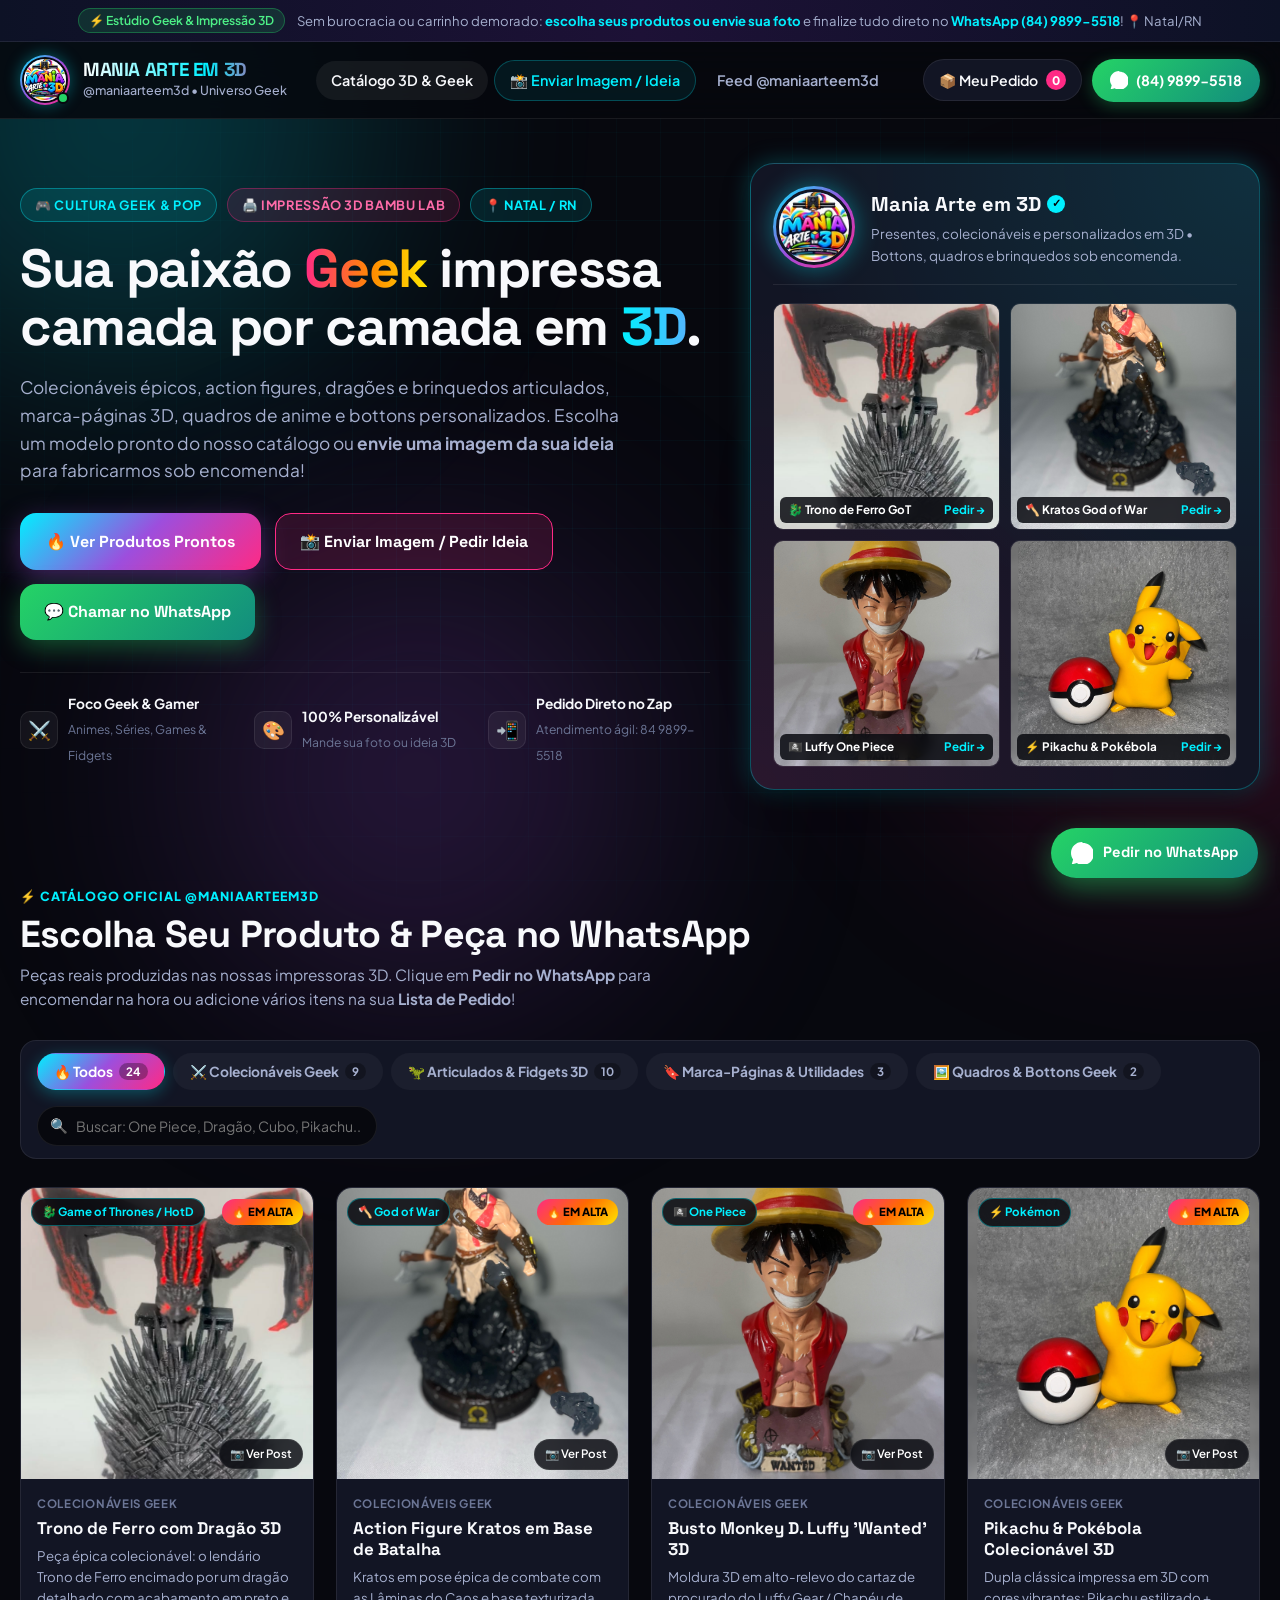
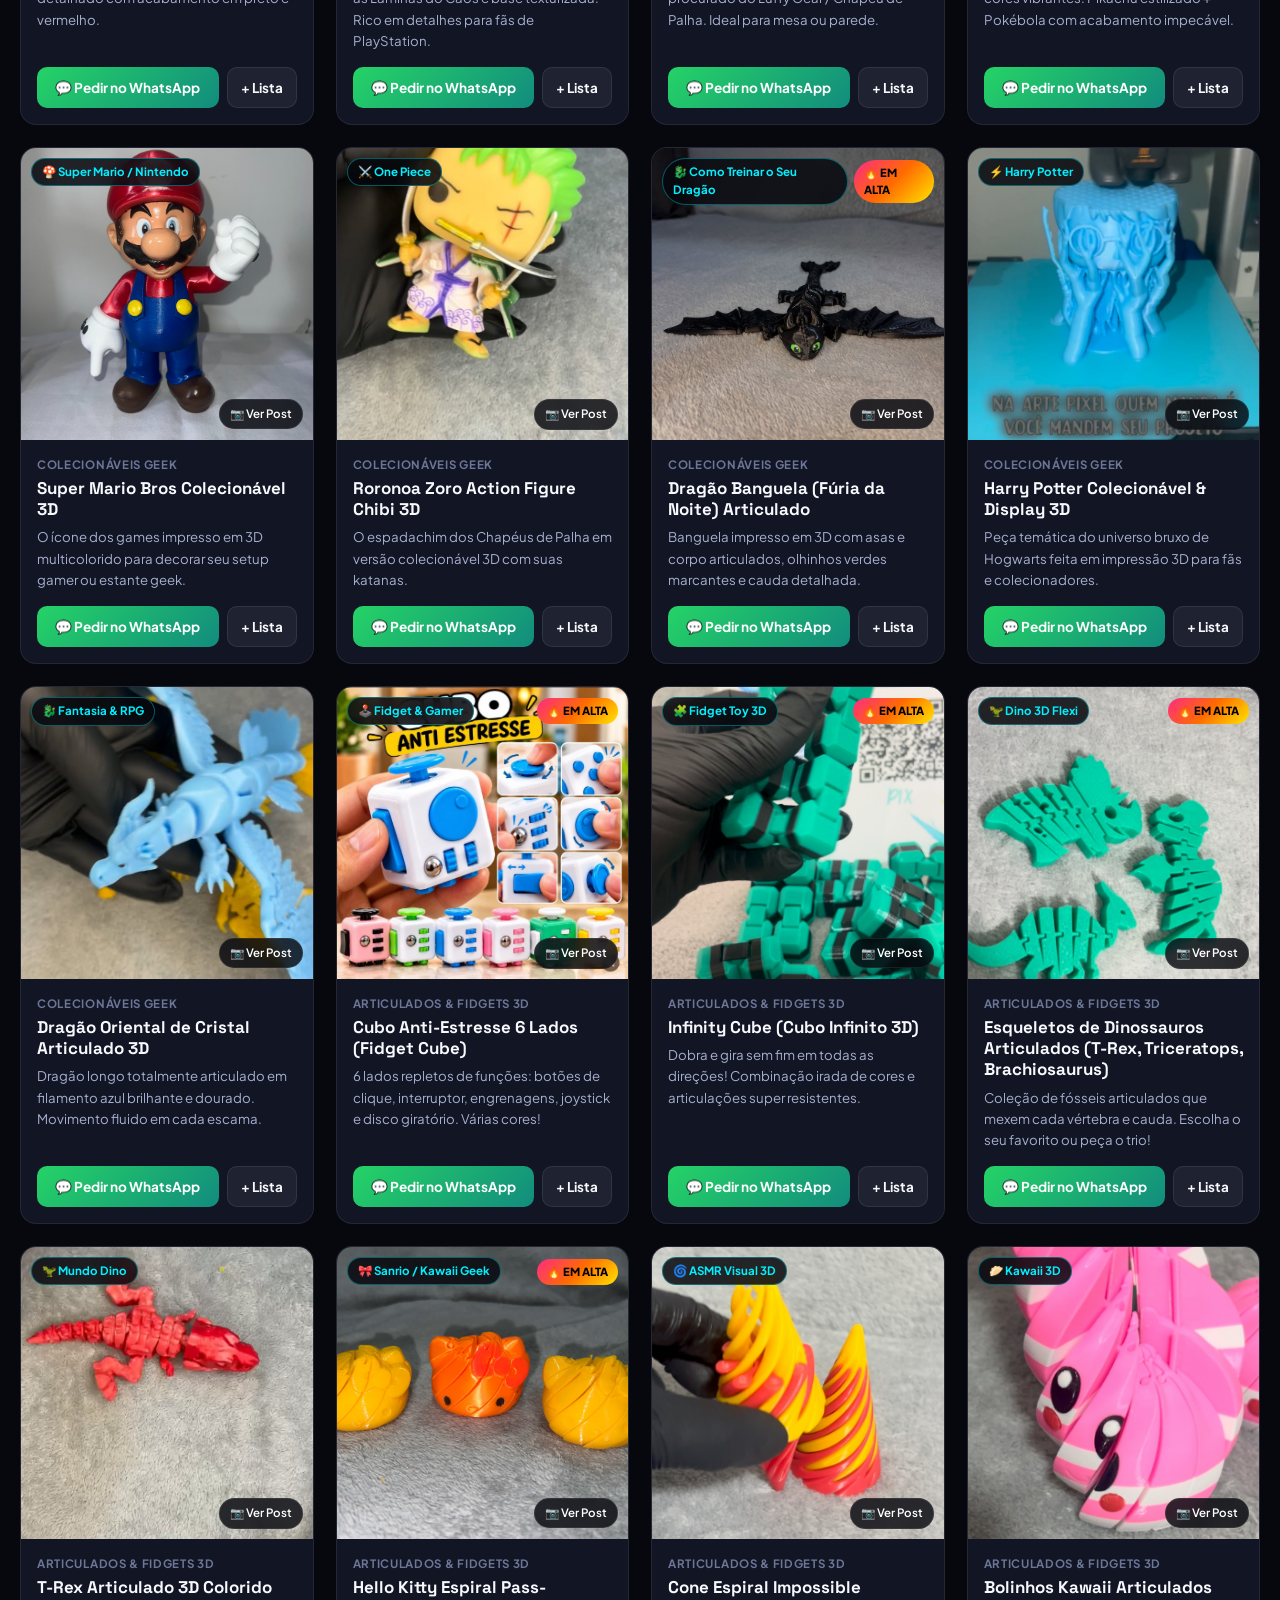
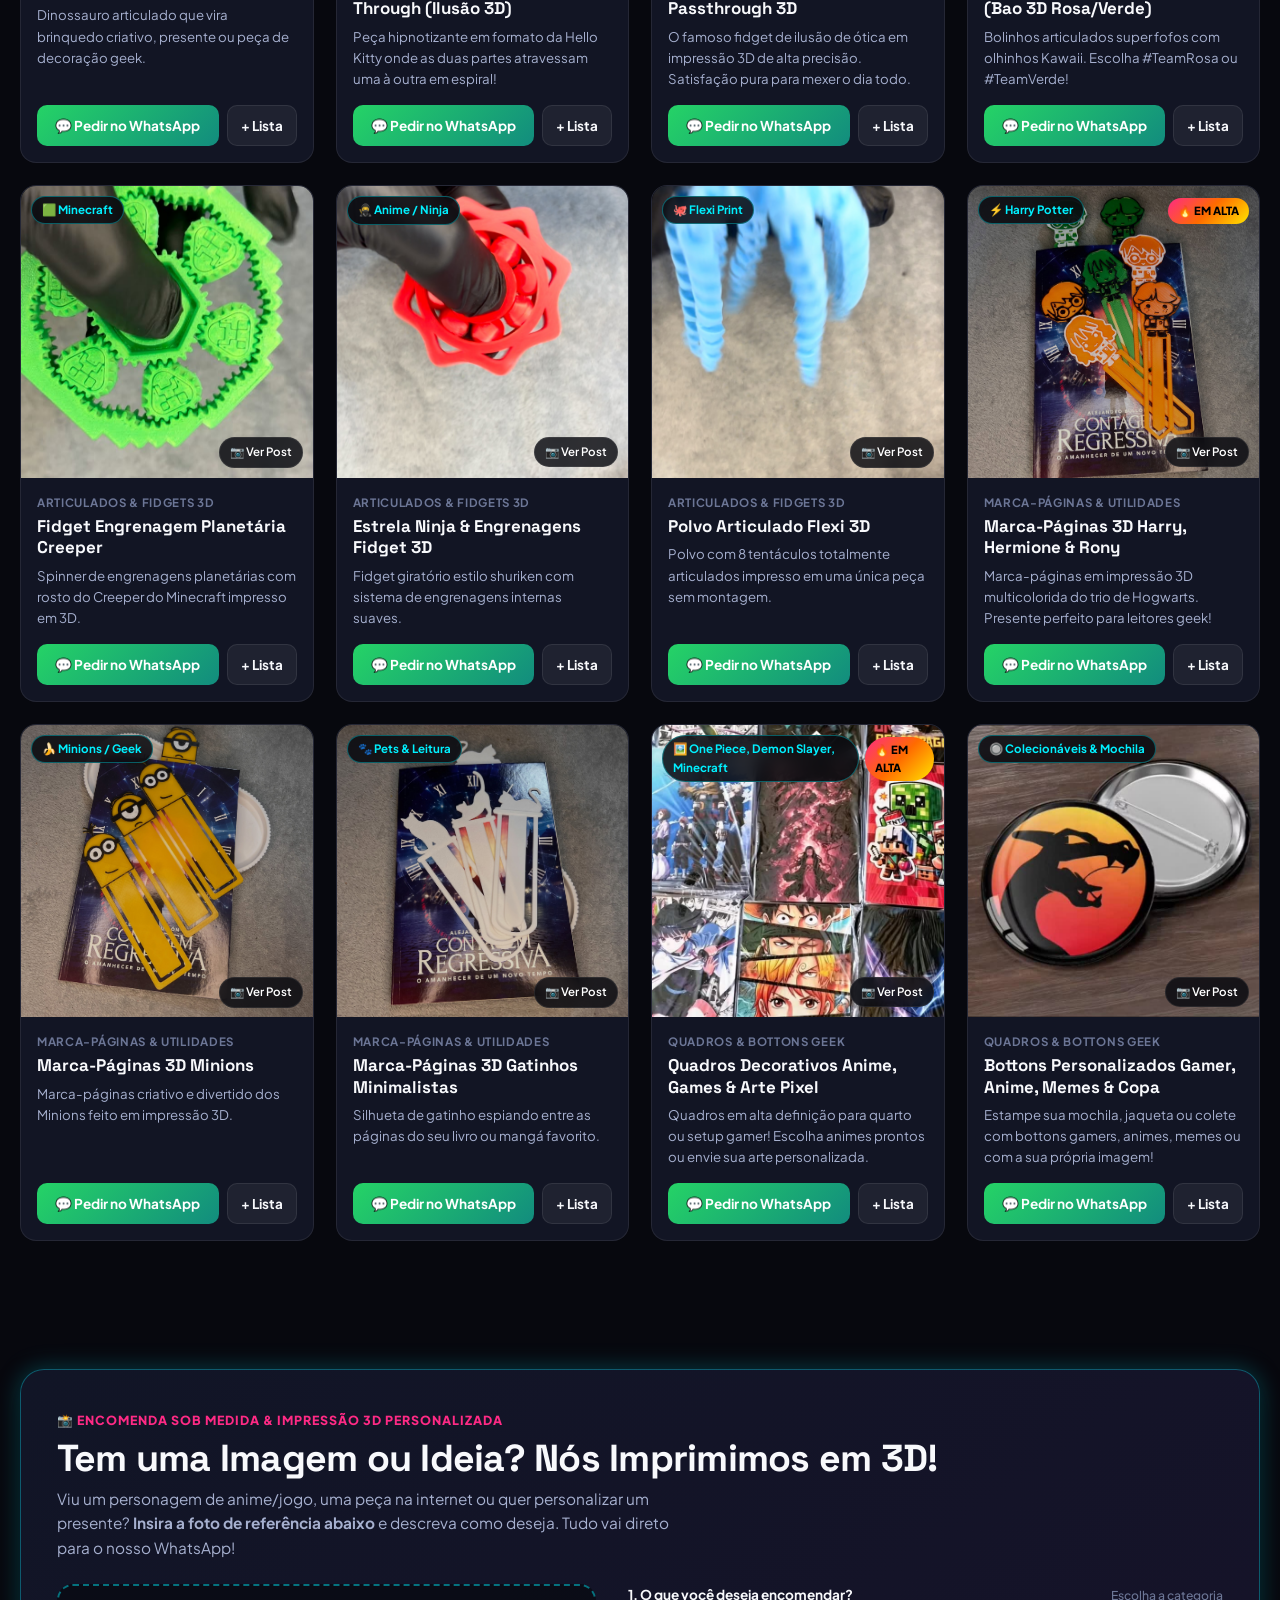
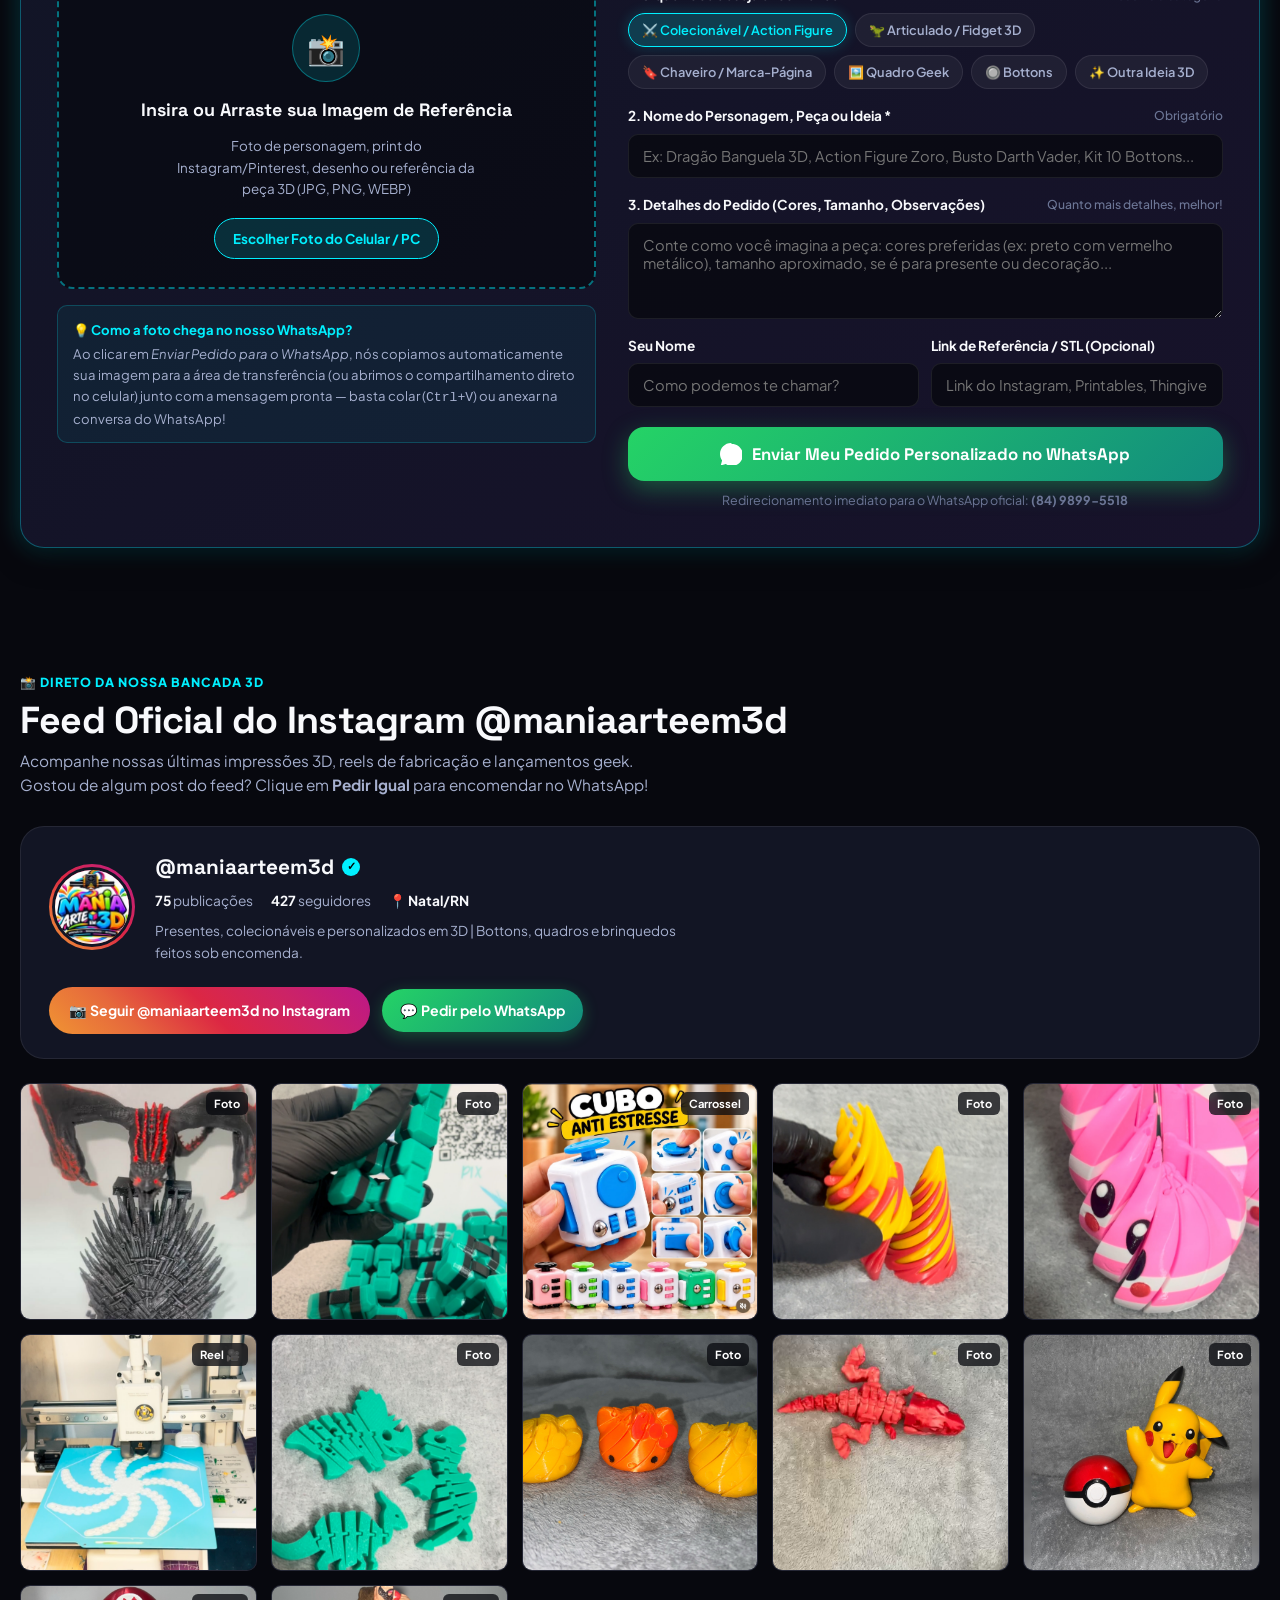
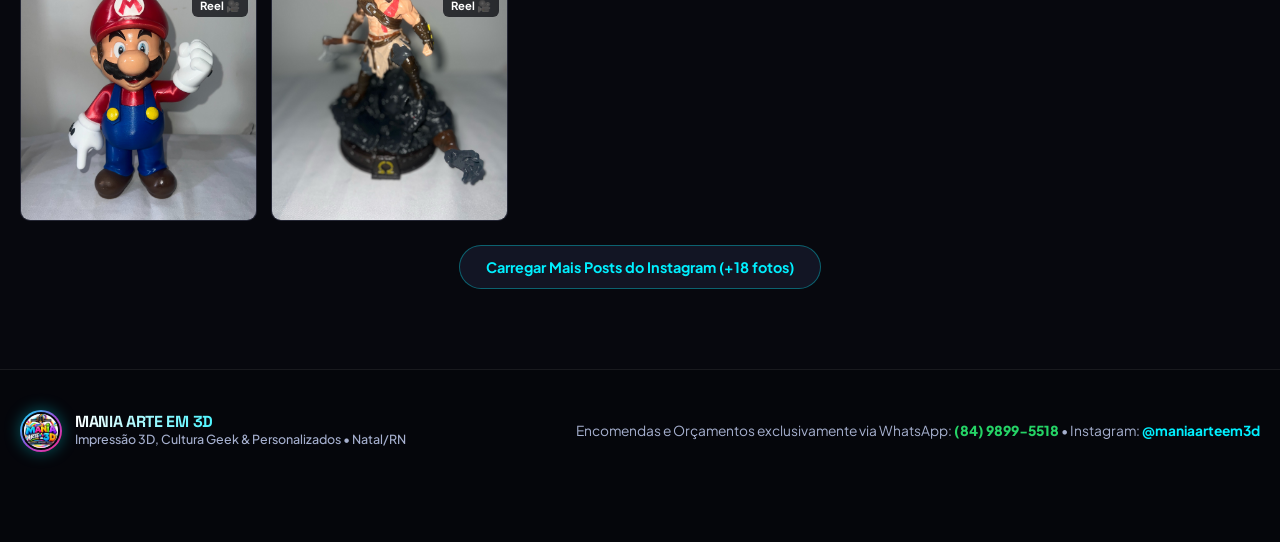
==== commit a21adffe: "fix: substituir emojis em mensagens do WhatsApp por marcadores limpos para evitar caracteres corromp" ====
--- a/index.html
+++ b/index.html
@@ -56,7 +56,7 @@
           <span class="cart-badge" id="drawerCountBadge">0</span>
         </button>
 
-        <a href="https://wa.me/558498995518?text=Ol%C3%A1%2C%20Mania%20Arte%20em%203D!%20Vim%20pelo%20site%20e%20quero%20fazer%20uma%20encomenda%203D%20%F0%9F%9A%80" target="_blank" rel="noopener noreferrer" class="btn-wa-nav">
+        <a href="https://api.whatsapp.com/send?phone=558498995518&text=Ol%C3%A1%2C%20*Mania%20Arte%20em%203D*!%20Vim%20pelo%20site%20e%20quero%20fazer%20uma%20encomenda%203D!" target="_blank" rel="noopener noreferrer" class="btn-wa-nav">
           <svg width="18" height="18" viewBox="0 0 24 24" fill="currentColor"><path d="M12.031 6.172c-3.181 0-5.767 2.586-5.768 5.766-.001 1.298.38 2.27 1.019 3.287l-.582 2.128 2.182-.573c.978.58 1.911.928 3.145.929 3.178 0 5.767-2.587 5.768-5.766.001-3.187-2.575-5.77-5.764-5.771zm3.392 8.244c-.144.405-.837.774-1.17.824-.299.045-.677.063-1.092-.069-.252-.08-.575-.187-.988-.365-1.739-.751-2.874-2.502-2.961-2.617-.087-.116-.708-.94-.708-1.793s.448-1.273.607-1.446c.159-.173.346-.217.462-.217l.332.006c.106.005.249-.04.39.298.144.347.491 1.2.534 1.287.043.087.072.188.014.304-.058.116-.087.188-.173.289l-.26.304c-.087.086-.177.18-.076.354.101.174.449.741.964 1.201.662.591 1.221.774 1.394.86s.274.072.376-.043c.101-.116.433-.506.549-.68.116-.173.231-.145.39-.087s1.011.477 1.184.564.289.13.332.202c.045.072.045.419-.1.824zm-3.423-14.416c-6.627 0-12 5.373-12 12 0 2.625.846 5.059 2.284 7.033l-1.492 5.448 5.581-1.464c1.906 1.251 4.185 1.983 6.627 1.983 6.627 0 12-5.373 12-12s-5.373-12-12-12z"/></svg>
           <span>(84) 9899-5518</span>
         </a>
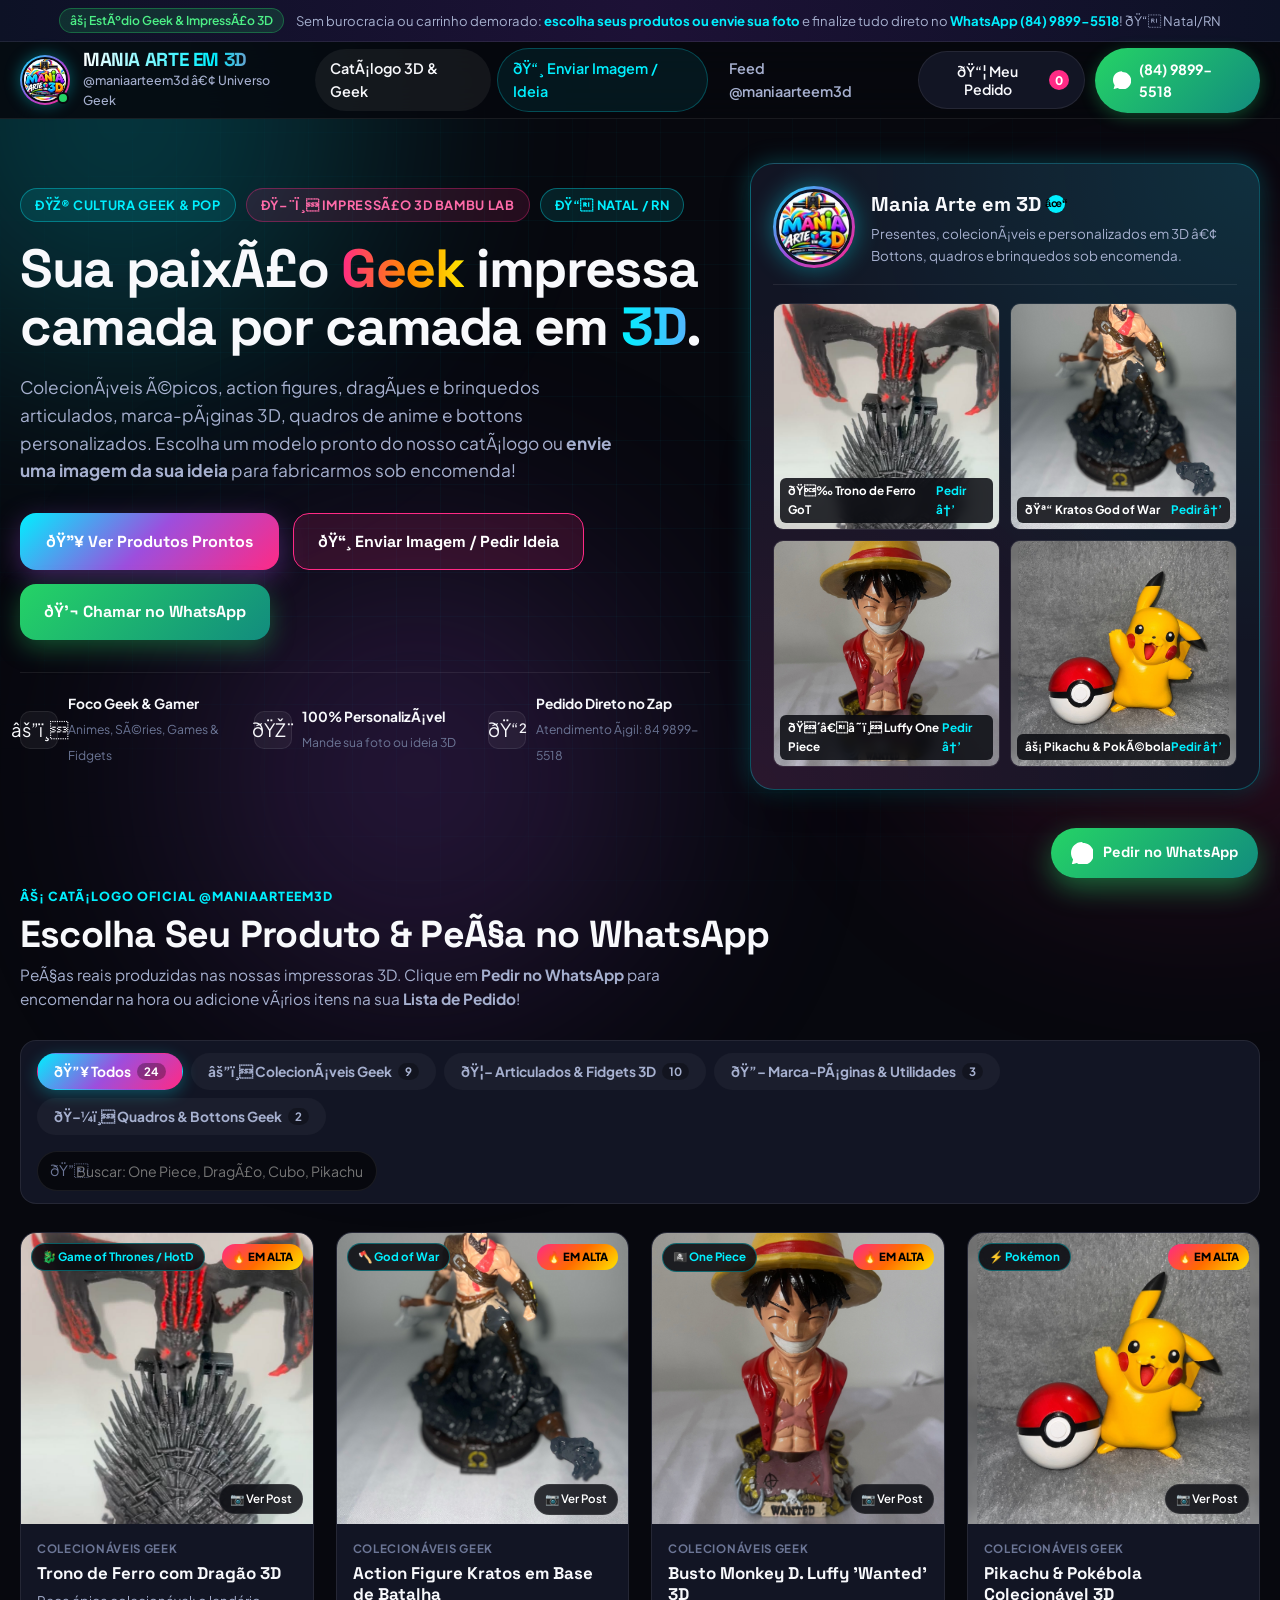
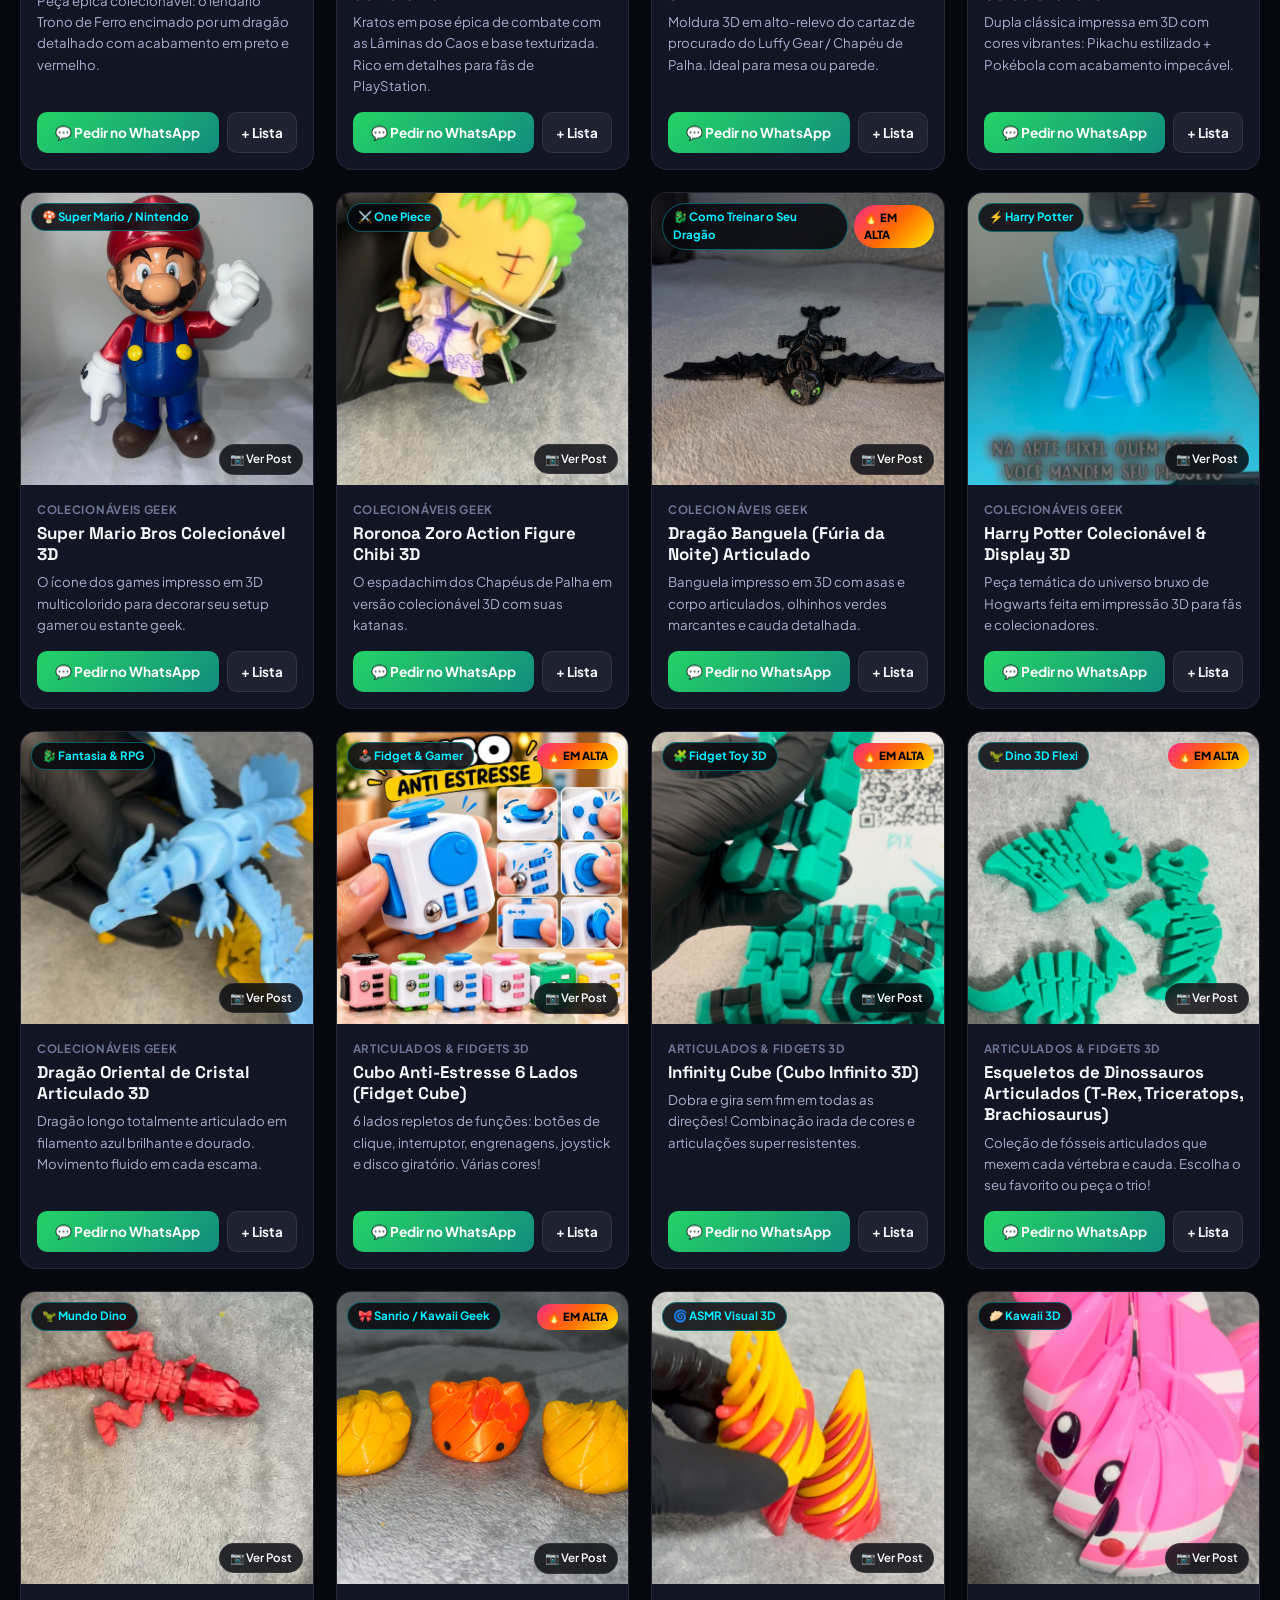
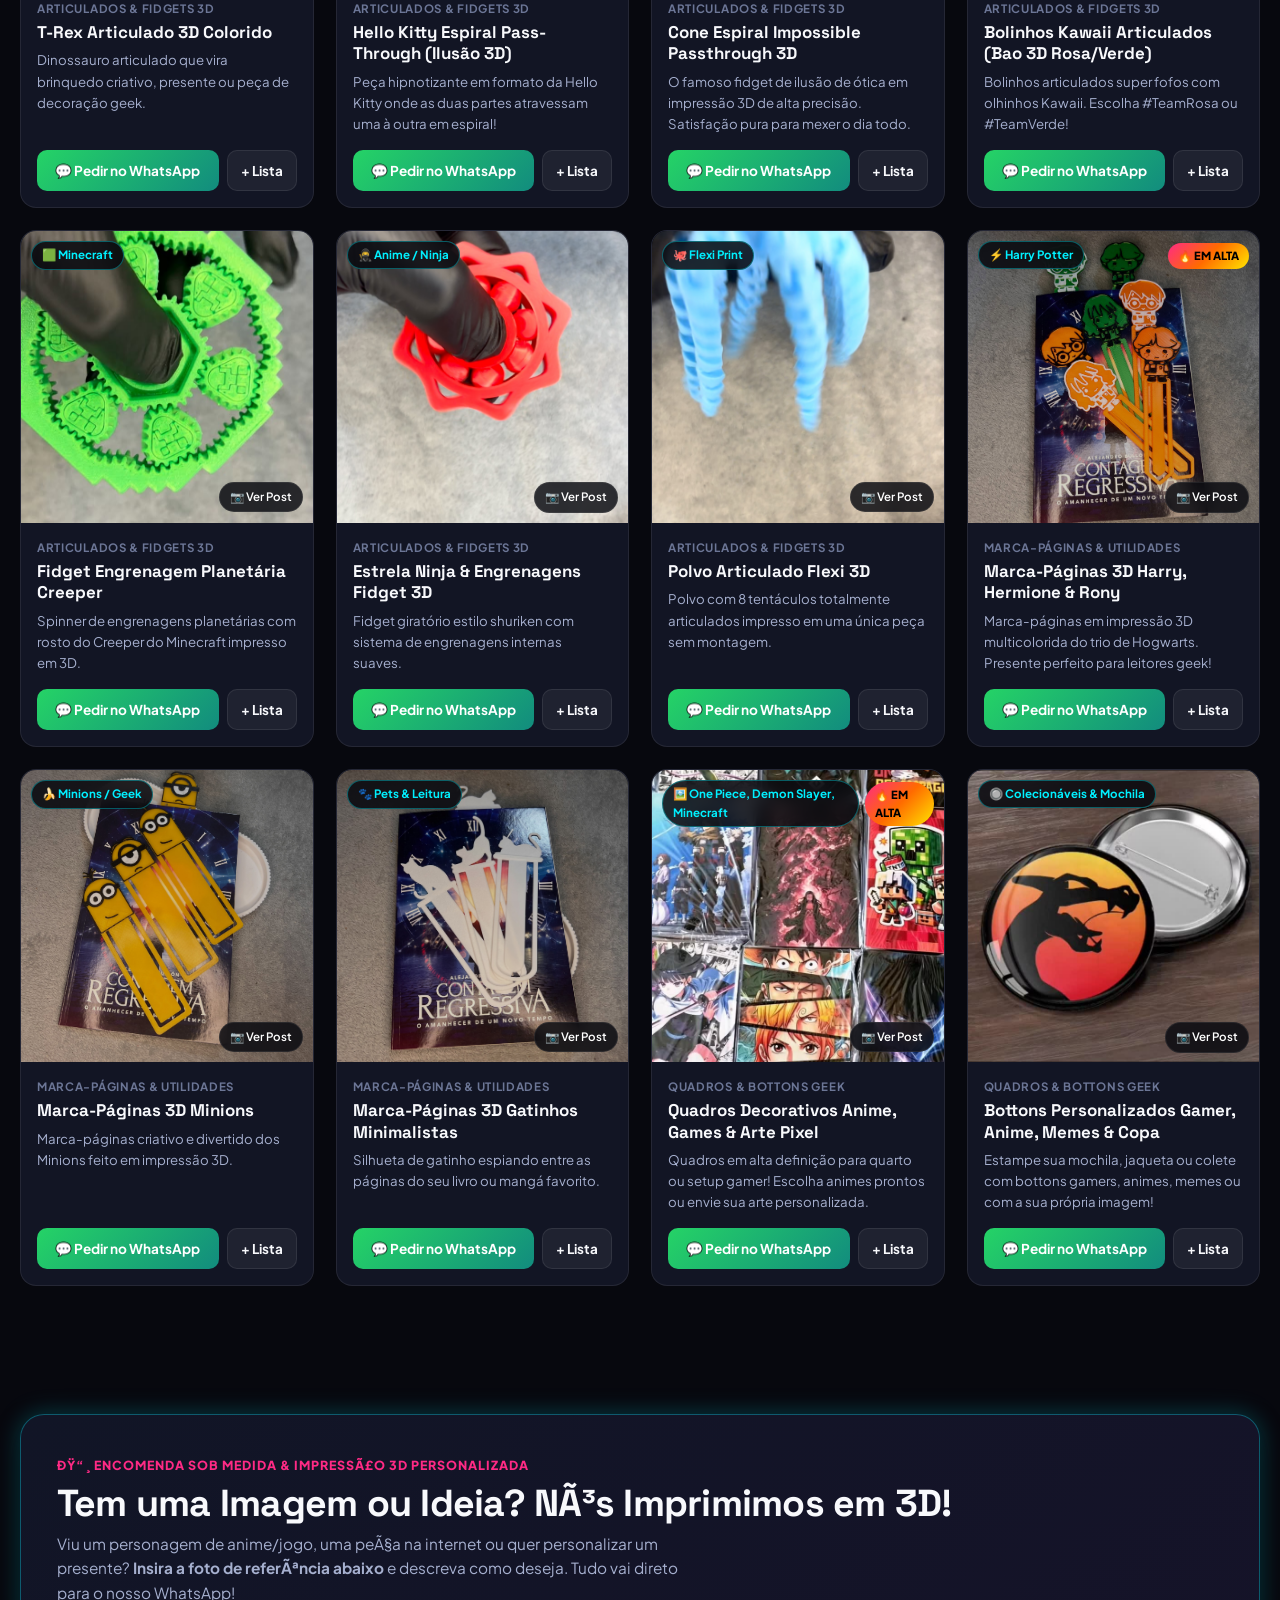
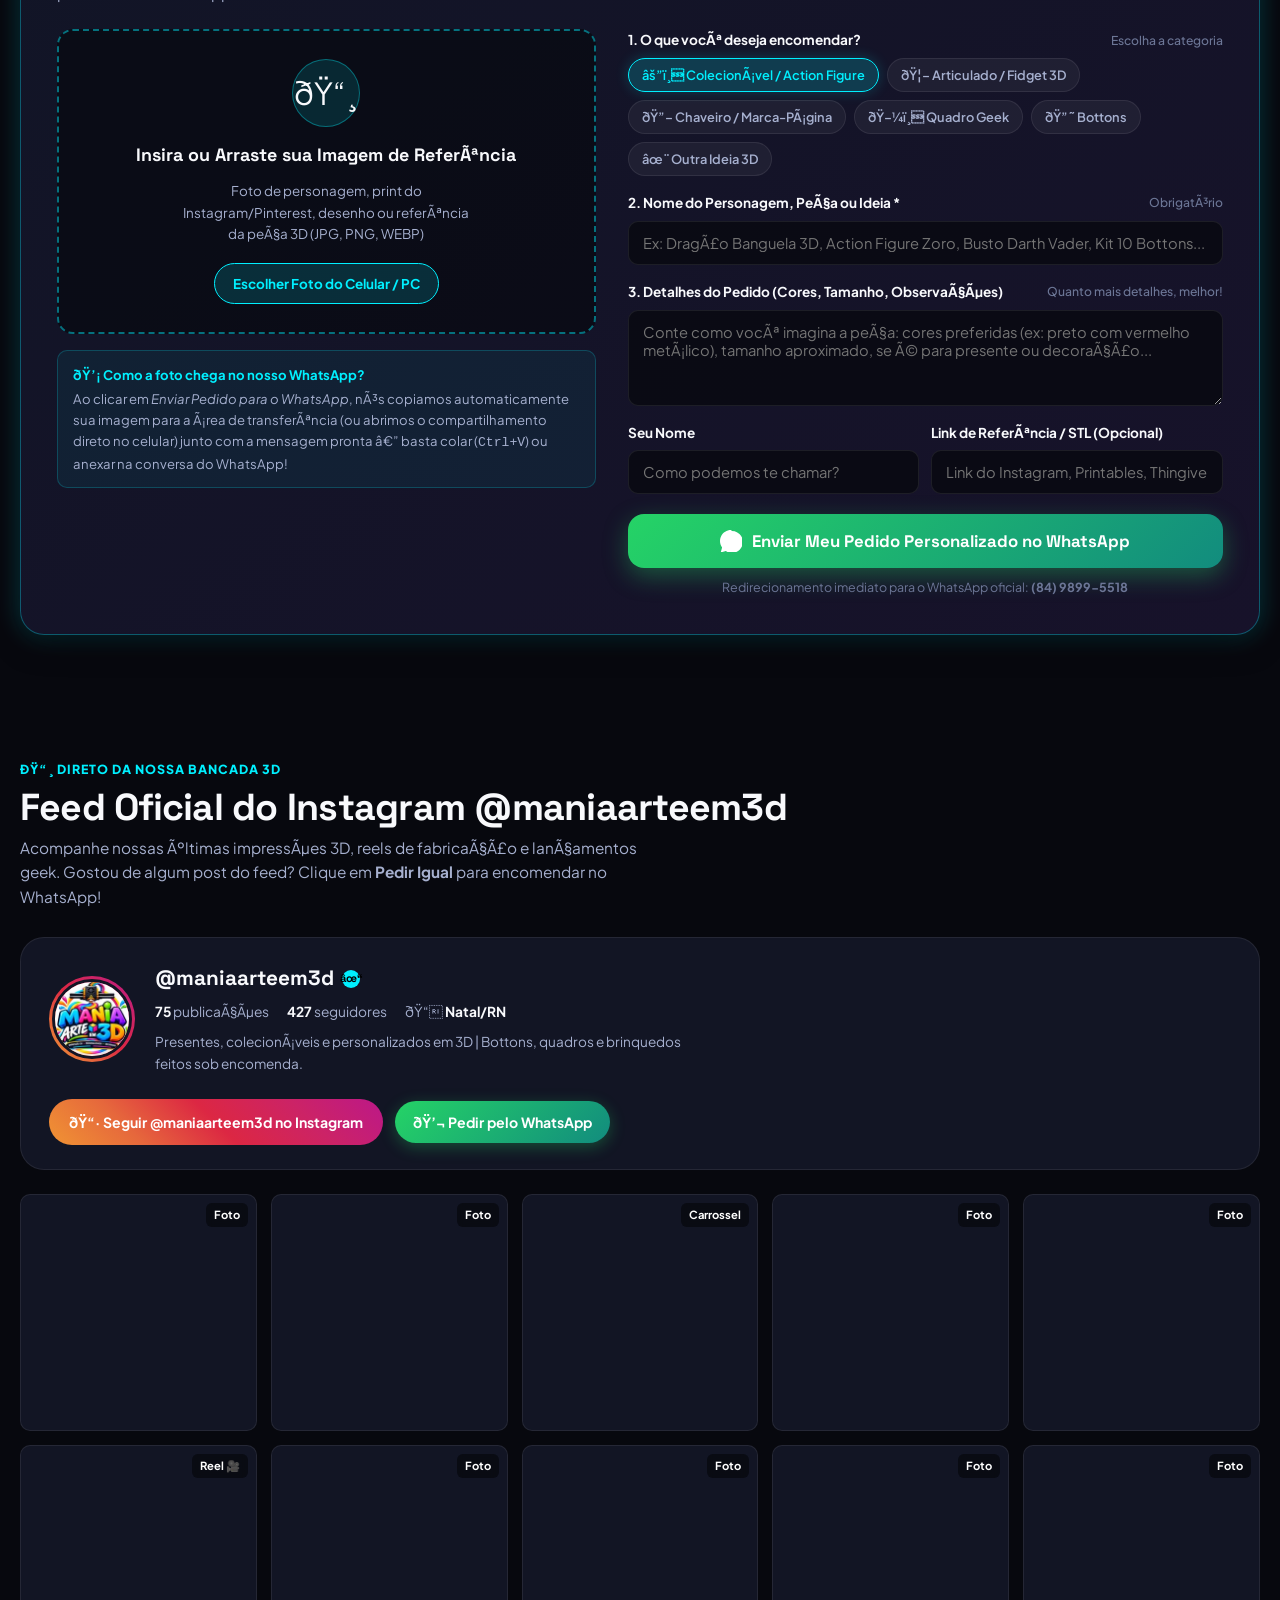
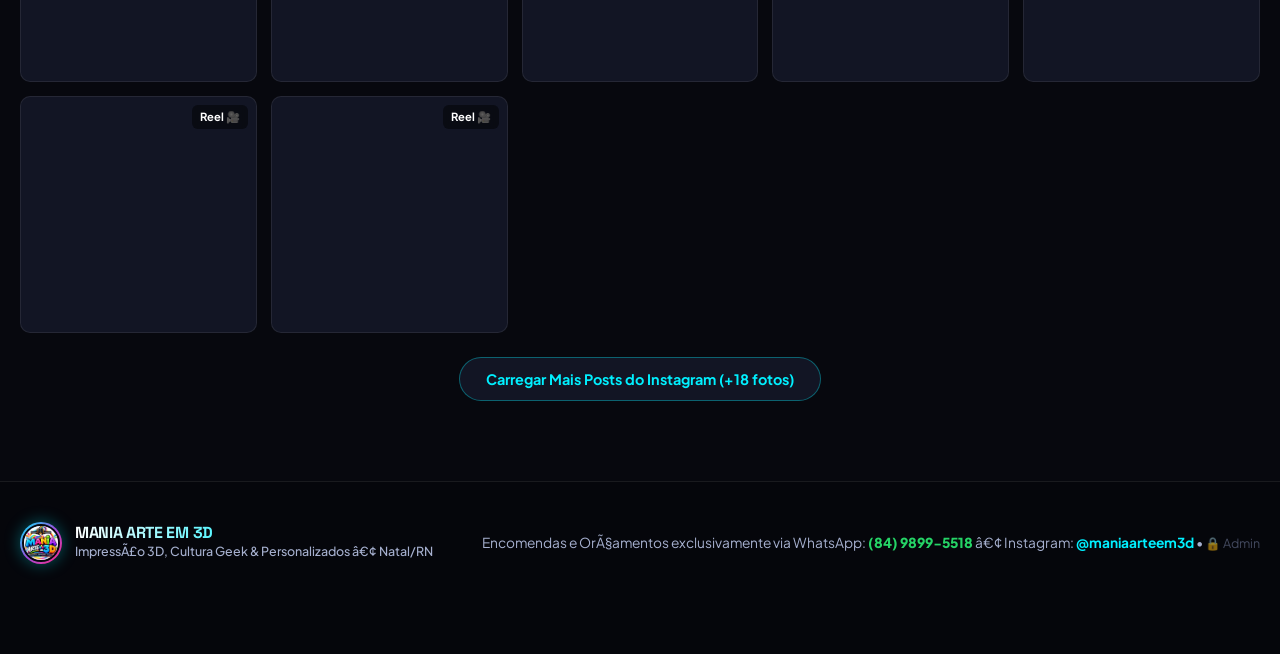
==== commit d516ff16: "feat: painel administrativo protegido por login e senha (/admin) com sincronizacao em tempo real" ====
--- a/index.html
+++ b/index.html
@@ -1,10 +1,10 @@
-<!DOCTYPE html>
+﻿<!DOCTYPE html>
 <html lang="pt-BR">
 <head>
   <meta charset="UTF-8" />
   <meta name="viewport" content="width=device-width, initial-scale=1.0" />
-  <title>Mania Arte em 3D | Colecionáveis Geek, Impressão 3D & Personalizados</title>
-  <meta name="description" content="Presentes, colecionáveis geek, action figures, articulados em 3D, quadros e bottons feitos sob encomenda em Natal/RN. Escolha no catálogo ou envie sua imagem e peça direto no WhatsApp!" />
+  <title>Mania Arte em 3D | ColecionÃ¡veis Geek, ImpressÃ£o 3D & Personalizados</title>
+  <meta name="description" content="Presentes, colecionÃ¡veis geek, action figures, articulados em 3D, quadros e bottons feitos sob encomenda em Natal/RN. Escolha no catÃ¡logo ou envie sua imagem e peÃ§a direto no WhatsApp!" />
   <link rel="icon" type="image/jpeg" href="assets/logo-perfil.jpg" />
 
   <!-- Google Fonts -->
@@ -25,8 +25,8 @@
   <!-- Top Bar -->
   <div class="top-bar">
     <div class="container top-bar-inner">
-      <span class="top-bar-pill">⚡ Estúdio Geek & Impressão 3D</span>
-      <span>Sem burocracia ou carrinho demorado: <strong>escolha seus produtos ou envie sua foto</strong> e finalize tudo direto no <strong>WhatsApp (84) 9899-5518</strong>! 📍 Natal/RN</span>
+      <span class="top-bar-pill">âš¡ EstÃºdio Geek & ImpressÃ£o 3D</span>
+      <span>Sem burocracia ou carrinho demorado: <strong>escolha seus produtos ou envie sua foto</strong> e finalize tudo direto no <strong>WhatsApp (84) 9899-5518</strong>! ðŸ“ Natal/RN</span>
     </div>
   </div>
 
@@ -40,19 +40,19 @@
         </div>
         <div class="brand-text">
           <span class="brand-name">MANIA ARTE EM 3D</span>
-          <span class="brand-handle">@maniaarteem3d • Universo Geek</span>
+          <span class="brand-handle">@maniaarteem3d â€¢ Universo Geek</span>
         </div>
       </a>
 
-      <nav class="nav-links" aria-label="Navegação Principal">
-        <a href="#catalogo" class="nav-link active">Catálogo 3D & Geek</a>
-        <a href="#encomenda-personalizada" class="nav-link nav-link-highlight">📸 Enviar Imagem / Ideia</a>
+      <nav class="nav-links" aria-label="NavegaÃ§Ã£o Principal">
+        <a href="#catalogo" class="nav-link active">CatÃ¡logo 3D & Geek</a>
+        <a href="#encomenda-personalizada" class="nav-link nav-link-highlight">ðŸ“¸ Enviar Imagem / Ideia</a>
         <a href="#feed-instagram" class="nav-link">Feed @maniaarteem3d</a>
       </nav>
 
       <div class="nav-actions">
         <button type="button" class="btn-cart-drawer" id="btnOpenDrawer" aria-label="Abrir lista de pedido">
-          <span>📦 Meu Pedido</span>
+          <span>ðŸ“¦ Meu Pedido</span>
           <span class="cart-badge" id="drawerCountBadge">0</span>
         </button>
 
@@ -69,51 +69,51 @@
     <div class="container hero-grid">
       <div class="hero-content">
         <div class="hero-badge-row">
-          <span class="geek-tag">🎮 Cultura Geek & Pop</span>
-          <span class="geek-tag geek-tag-pink">🖨️ Impressão 3D Bambu Lab</span>
-          <span class="geek-tag">📍 Natal / RN</span>
+          <span class="geek-tag">ðŸŽ® Cultura Geek & Pop</span>
+          <span class="geek-tag geek-tag-pink">ðŸ–¨ï¸ ImpressÃ£o 3D Bambu Lab</span>
+          <span class="geek-tag">ðŸ“ Natal / RN</span>
         </div>
 
         <h1 class="hero-title">
-          Sua paixão <span class="text-gradient-geek">Geek</span> impressa camada por camada em <span class="text-gradient-cyan">3D</span>.
+          Sua paixÃ£o <span class="text-gradient-geek">Geek</span> impressa camada por camada em <span class="text-gradient-cyan">3D</span>.
         </h1>
 
         <p class="hero-subtitle">
-          Colecionáveis épicos, action figures, dragões e brinquedos articulados, marca-páginas 3D, quadros de anime e bottons personalizados. Escolha um modelo pronto do nosso catálogo ou <strong>envie uma imagem da sua ideia</strong> para fabricarmos sob encomenda!
+          ColecionÃ¡veis Ã©picos, action figures, dragÃµes e brinquedos articulados, marca-pÃ¡ginas 3D, quadros de anime e bottons personalizados. Escolha um modelo pronto do nosso catÃ¡logo ou <strong>envie uma imagem da sua ideia</strong> para fabricarmos sob encomenda!
         </p>
 
         <div class="hero-cta-group">
           <a href="#catalogo" class="btn-primary-geek">
-            <span>🔥 Ver Produtos Prontos</span>
+            <span>ðŸ”¥ Ver Produtos Prontos</span>
           </a>
           <a href="#encomenda-personalizada" class="btn-custom-order">
-            <span>📸 Enviar Imagem / Pedir Ideia</span>
+            <span>ðŸ“¸ Enviar Imagem / Pedir Ideia</span>
           </a>
           <a href="https://wa.me/558498995518?text=Ol%C3%A1%2C%20Mania%20Arte%20em%203D!%20Quero%20fazer%20um%20pedido%20pelo%20WhatsApp!" target="_blank" rel="noopener noreferrer" class="btn-wa-direct">
-            <span>💬 Chamar no WhatsApp</span>
+            <span>ðŸ’¬ Chamar no WhatsApp</span>
           </a>
         </div>
 
         <div class="hero-trust-strip">
           <div class="trust-item">
-            <div class="trust-icon">⚔️</div>
+            <div class="trust-icon">âš”ï¸</div>
             <div class="trust-text">
               <strong>Foco Geek & Gamer</strong>
-              <span>Animes, Séries, Games & Fidgets</span>
+              <span>Animes, SÃ©ries, Games & Fidgets</span>
             </div>
           </div>
           <div class="trust-item">
-            <div class="trust-icon">🎨</div>
+            <div class="trust-icon">ðŸŽ¨</div>
             <div class="trust-text">
-              <strong>100% Personalizável</strong>
+              <strong>100% PersonalizÃ¡vel</strong>
               <span>Mande sua foto ou ideia 3D</span>
             </div>
           </div>
           <div class="trust-item">
-            <div class="trust-icon">📲</div>
+            <div class="trust-icon">ðŸ“²</div>
             <div class="trust-text">
               <strong>Pedido Direto no Zap</strong>
-              <span>Atendimento ágil: 84 9899-5518</span>
+              <span>Atendimento Ã¡gil: 84 9899-5518</span>
             </div>
           </div>
         </div>
@@ -129,39 +129,39 @@
             <div class="hero-profile-meta">
               <h2>
                 Mania Arte em 3D
-                <span class="verified-badge" title="Perfil Oficial">✓</span>
+                <span class="verified-badge" title="Perfil Oficial">âœ“</span>
               </h2>
-              <p>Presentes, colecionáveis e personalizados em 3D • Bottons, quadros e brinquedos sob encomenda.</p>
+              <p>Presentes, colecionÃ¡veis e personalizados em 3D â€¢ Bottons, quadros e brinquedos sob encomenda.</p>
             </div>
           </div>
 
           <div class="hero-Featured-mosaic">
-            <div class="mosaic-item" onclick="quickOrderProduct('Trono de Ferro com Dragão 3D (Game of Thrones)', 'DehVpG3Ndmx')">
-              <img src="assets/p_01_DehVpG3Ndmx.jpg" alt="Trono de Ferro com Dragão Game of Thrones 3D" />
+            <div class="mosaic-item" onclick="quickOrderProduct('Trono de Ferro com DragÃ£o 3D (Game of Thrones)', 'DehVpG3Ndmx')">
+              <img src="assets/p_01_DehVpG3Ndmx.jpg" alt="Trono de Ferro com DragÃ£o Game of Thrones 3D" />
               <div class="mosaic-label">
-                <span>🐉 Trono de Ferro GoT</span>
-                <span>Pedir →</span>
+                <span>ðŸ‰ Trono de Ferro GoT</span>
+                <span>Pedir â†’</span>
               </div>
             </div>
             <div class="mosaic-item" onclick="quickOrderProduct('Action Figure Kratos em Batalha (God of War)', 'DdkmGjPDWsd')">
               <img src="assets/p_17_DdkmGjPDWsd.jpg" alt="Kratos God of War 3D" />
               <div class="mosaic-label">
-                <span>🪓 Kratos God of War</span>
-                <span>Pedir →</span>
+                <span>ðŸª“ Kratos God of War</span>
+                <span>Pedir â†’</span>
               </div>
             </div>
             <div class="mosaic-item" onclick="quickOrderProduct('Busto Monkey D. Luffy Wanted (One Piece)', 'Ddkl2qatjat')">
               <img src="assets/p_18_Ddkl2qatjat.jpg" alt="Luffy Wanted One Piece 3D" />
               <div class="mosaic-label">
-                <span>🏴‍☠️ Luffy One Piece</span>
-                <span>Pedir →</span>
-              </div>
-            </div>
-            <div class="mosaic-item" onclick="quickOrderProduct('Pikachu & Pokébola 3D (Pokémon)', 'Ddt-uWCG5oG')">
-              <img src="assets/p_13_Ddt-uWCG5oG.jpg" alt="Pikachu e Pokébola 3D" />
+                <span>ðŸ´â€â˜ ï¸ Luffy One Piece</span>
+                <span>Pedir â†’</span>
+              </div>
+            </div>
+            <div class="mosaic-item" onclick="quickOrderProduct('Pikachu & PokÃ©bola 3D (PokÃ©mon)', 'Ddt-uWCG5oG')">
+              <img src="assets/p_13_Ddt-uWCG5oG.jpg" alt="Pikachu e PokÃ©bola 3D" />
               <div class="mosaic-label">
-                <span>⚡ Pikachu & Pokébola</span>
-                <span>Pedir →</span>
+                <span>âš¡ Pikachu & PokÃ©bola</span>
+                <span>Pedir â†’</span>
               </div>
             </div>
           </div>
@@ -177,10 +177,10 @@
     <div class="container">
       <div class="section-header">
         <div>
-          <span class="section-eyebrow">⚡ Catálogo Oficial @maniaarteem3d</span>
-          <h2 class="section-title">Escolha Seu Produto & Peça no WhatsApp</h2>
+          <span class="section-eyebrow">âš¡ CatÃ¡logo Oficial @maniaarteem3d</span>
+          <h2 class="section-title">Escolha Seu Produto & PeÃ§a no WhatsApp</h2>
           <p class="section-desc">
-            Peças reais produzidas nas nossas impressoras 3D. Clique em <strong>Pedir no WhatsApp</strong> para encomendar na hora ou adicione vários itens na sua <strong>Lista de Pedido</strong>!
+            PeÃ§as reais produzidas nas nossas impressoras 3D. Clique em <strong>Pedir no WhatsApp</strong> para encomendar na hora ou adicione vÃ¡rios itens na sua <strong>Lista de Pedido</strong>!
           </p>
         </div>
       </div>
@@ -189,25 +189,25 @@
       <div class="catalog-controls">
         <div class="category-tabs" id="categoryTabs">
           <button type="button" class="cat-tab active" data-cat="todos">
-            🔥 Todos <span class="cat-count" id="count-todos">24</span>
+            ðŸ”¥ Todos <span class="cat-count" id="count-todos">24</span>
           </button>
           <button type="button" class="cat-tab" data-cat="geek">
-            ⚔️ Colecionáveis Geek <span class="cat-count" id="count-geek">9</span>
+            âš”ï¸ ColecionÃ¡veis Geek <span class="cat-count" id="count-geek">9</span>
           </button>
           <button type="button" class="cat-tab" data-cat="articulados">
-            🦖 Articulados & Fidgets 3D <span class="cat-count" id="count-articulados">10</span>
+            ðŸ¦– Articulados & Fidgets 3D <span class="cat-count" id="count-articulados">10</span>
           </button>
           <button type="button" class="cat-tab" data-cat="utilidades">
-            🔖 Marca-Páginas & Utilidades <span class="cat-count" id="count-utilidades">3</span>
+            ðŸ”– Marca-PÃ¡ginas & Utilidades <span class="cat-count" id="count-utilidades">3</span>
           </button>
           <button type="button" class="cat-tab" data-cat="quadros-bottons">
-            🖼️ Quadros & Bottons Geek <span class="cat-count" id="count-quadros-bottons">2</span>
+            ðŸ–¼ï¸ Quadros & Bottons Geek <span class="cat-count" id="count-quadros-bottons">2</span>
           </button>
         </div>
 
         <div class="search-box">
-          <span class="search-icon">🔍</span>
-          <input type="text" id="catalogSearch" placeholder="Buscar: One Piece, Dragão, Cubo, Pikachu..." aria-label="Buscar produto no catálogo" />
+          <span class="search-icon">ðŸ”</span>
+          <input type="text" id="catalogSearch" placeholder="Buscar: One Piece, DragÃ£o, Cubo, Pikachu..." aria-label="Buscar produto no catÃ¡logo" />
         </div>
       </div>
 
@@ -224,10 +224,10 @@
       <div class="custom-order-wrapper">
         <div class="section-header" style="margin-bottom: 24px;">
           <div>
-            <span class="section-eyebrow" style="color: var(--neon-magenta);">📸 Encomenda Sob Medida & Impressão 3D Personalizada</span>
-            <h2 class="section-title">Tem uma Imagem ou Ideia? Nós Imprimimos em 3D!</h2>
+            <span class="section-eyebrow" style="color: var(--neon-magenta);">ðŸ“¸ Encomenda Sob Medida & ImpressÃ£o 3D Personalizada</span>
+            <h2 class="section-title">Tem uma Imagem ou Ideia? NÃ³s Imprimimos em 3D!</h2>
             <p class="section-desc">
-              Viu um personagem de anime/jogo, uma peça na internet ou quer personalizar um presente? <strong>Insira a foto de referência abaixo</strong> e descreva como deseja. Tudo vai direto para o nosso WhatsApp!
+              Viu um personagem de anime/jogo, uma peÃ§a na internet ou quer personalizar um presente? <strong>Insira a foto de referÃªncia abaixo</strong> e descreva como deseja. Tudo vai direto para o nosso WhatsApp!
             </p>
           </div>
         </div>
@@ -237,13 +237,13 @@
           <div class="upload-panel">
             <input type="file" id="refImageInput" accept="image/*" hidden />
 
-            <div class="dropzone" id="imageDropzone" tabindex="0" role="button" aria-label="Selecionar ou arrastar imagem de referência">
+            <div class="dropzone" id="imageDropzone" tabindex="0" role="button" aria-label="Selecionar ou arrastar imagem de referÃªncia">
               <!-- Empty State -->
               <div class="dropzone-empty" id="dropzoneEmpty">
-                <div class="dropzone-icon">📸</div>
-                <div class="dropzone-title">Insira ou Arraste sua Imagem de Referência</div>
+                <div class="dropzone-icon">ðŸ“¸</div>
+                <div class="dropzone-title">Insira ou Arraste sua Imagem de ReferÃªncia</div>
                 <p class="dropzone-sub">
-                  Foto de personagem, print do Instagram/Pinterest, desenho ou referência da peça 3D (JPG, PNG, WEBP)
+                  Foto de personagem, print do Instagram/Pinterest, desenho ou referÃªncia da peÃ§a 3D (JPG, PNG, WEBP)
                 </p>
                 <span class="btn-pick-image">Escolher Foto do Celular / PC</span>
               </div>
@@ -251,18 +251,18 @@
               <!-- Active Preview State -->
               <div class="upload-preview-box" id="uploadPreviewBox">
                 <div class="preview-img-frame">
-                  <img id="previewImageEl" src="" alt="Prévia da imagem anexada pelo cliente" />
+                  <img id="previewImageEl" src="" alt="PrÃ©via da imagem anexada pelo cliente" />
                 </div>
                 <div class="preview-file-bar">
                   <span class="preview-file-name" id="previewFileName">referencia.jpg</span>
-                  <button type="button" class="btn-remove-img" id="btnRemoveImage">✕ Trocar Foto</button>
+                  <button type="button" class="btn-remove-img" id="btnRemoveImage">âœ• Trocar Foto</button>
                 </div>
               </div>
             </div>
 
             <div class="upload-helper-card">
-              <strong>💡 Como a foto chega no nosso WhatsApp?</strong>
-              Ao clicar em <em>Enviar Pedido para o WhatsApp</em>, nós copiamos automaticamente sua imagem para a área de transferência (ou abrimos o compartilhamento direto no celular) junto com a mensagem pronta — basta colar (<code>Ctrl+V</code>) ou anexar na conversa do WhatsApp!
+              <strong>ðŸ’¡ Como a foto chega no nosso WhatsApp?</strong>
+              Ao clicar em <em>Enviar Pedido para o WhatsApp</em>, nÃ³s copiamos automaticamente sua imagem para a Ã¡rea de transferÃªncia (ou abrimos o compartilhamento direto no celular) junto com a mensagem pronta â€” basta colar (<code>Ctrl+V</code>) ou anexar na conversa do WhatsApp!
             </div>
           </div>
 
@@ -270,42 +270,42 @@
           <form class="custom-form" id="customOrderForm" onsubmit="return false;">
             <div class="form-group">
               <label class="form-label">
-                1. O que você deseja encomendar?
+                1. O que vocÃª deseja encomendar?
                 <span>Escolha a categoria</span>
               </label>
               <div class="type-pills" id="customTypePills">
-                <button type="button" class="type-pill active" data-type="Colecionável / Action Figure 3D">⚔️ Colecionável / Action Figure</button>
-                <button type="button" class="type-pill" data-type="Brinquedo Articulado / Fidget 3D">🦖 Articulado / Fidget 3D</button>
-                <button type="button" class="type-pill" data-type="Chaveiro / Marca-Página / Utilidade">🔖 Chaveiro / Marca-Página</button>
-                <button type="button" class="type-pill" data-type="Quadro Decorativo Geek / Arte Pixel">🖼️ Quadro Geek</button>
-                <button type="button" class="type-pill" data-type="Bottons Personalizados">🔘 Bottons</button>
-                <button type="button" class="type-pill" data-type="Projeto Especial / Peça Sob Medida">✨ Outra Ideia 3D</button>
+                <button type="button" class="type-pill active" data-type="ColecionÃ¡vel / Action Figure 3D">âš”ï¸ ColecionÃ¡vel / Action Figure</button>
+                <button type="button" class="type-pill" data-type="Brinquedo Articulado / Fidget 3D">ðŸ¦– Articulado / Fidget 3D</button>
+                <button type="button" class="type-pill" data-type="Chaveiro / Marca-PÃ¡gina / Utilidade">ðŸ”– Chaveiro / Marca-PÃ¡gina</button>
+                <button type="button" class="type-pill" data-type="Quadro Decorativo Geek / Arte Pixel">ðŸ–¼ï¸ Quadro Geek</button>
+                <button type="button" class="type-pill" data-type="Bottons Personalizados">ðŸ”˜ Bottons</button>
+                <button type="button" class="type-pill" data-type="Projeto Especial / PeÃ§a Sob Medida">âœ¨ Outra Ideia 3D</button>
               </div>
             </div>
 
             <div class="form-group">
               <label class="form-label" for="customIdeaTitle">
-                2. Nome do Personagem, Peça ou Ideia *
-                <span>Obrigatório</span>
+                2. Nome do Personagem, PeÃ§a ou Ideia *
+                <span>ObrigatÃ³rio</span>
               </label>
               <input
                 type="text"
                 id="customIdeaTitle"
                 class="form-input"
-                placeholder="Ex: Dragão Banguela 3D, Action Figure Zoro, Busto Darth Vader, Kit 10 Bottons..."
+                placeholder="Ex: DragÃ£o Banguela 3D, Action Figure Zoro, Busto Darth Vader, Kit 10 Bottons..."
                 required
               />
             </div>
 
             <div class="form-group">
               <label class="form-label" for="customIdeaDetails">
-                3. Detalhes do Pedido (Cores, Tamanho, Observações)
+                3. Detalhes do Pedido (Cores, Tamanho, ObservaÃ§Ãµes)
                 <span>Quanto mais detalhes, melhor!</span>
               </label>
               <textarea
                 id="customIdeaDetails"
                 class="form-textarea"
-                placeholder="Conte como você imagina a peça: cores preferidas (ex: preto com vermelho metálico), tamanho aproximado, se é para presente ou decoração..."
+                placeholder="Conte como vocÃª imagina a peÃ§a: cores preferidas (ex: preto com vermelho metÃ¡lico), tamanho aproximado, se Ã© para presente ou decoraÃ§Ã£o..."
               ></textarea>
             </div>
 
@@ -315,7 +315,7 @@
                 <input type="text" id="customClientName" class="form-input" placeholder="Como podemos te chamar?" />
               </div>
               <div class="form-group">
-                <label class="form-label" for="customReferenceLink">Link de Referência / STL (Opcional)</label>
+                <label class="form-label" for="customReferenceLink">Link de ReferÃªncia / STL (Opcional)</label>
                 <input type="text" id="customReferenceLink" class="form-input" placeholder="Link do Instagram, Printables, Thingiverse..." />
               </div>
             </div>
@@ -340,10 +340,10 @@
     <div class="container">
       <div class="section-header">
         <div>
-          <span class="section-eyebrow">📸 Direto da Nossa Bancada 3D</span>
+          <span class="section-eyebrow">ðŸ“¸ Direto da Nossa Bancada 3D</span>
           <h2 class="section-title">Feed Oficial do Instagram @maniaarteem3d</h2>
           <p class="section-desc">
-            Acompanhe nossas últimas impressões 3D, reels de fabricação e lançamentos geek. Gostou de algum post do feed? Clique em <strong>Pedir Igual</strong> para encomendar no WhatsApp!
+            Acompanhe nossas Ãºltimas impressÃµes 3D, reels de fabricaÃ§Ã£o e lanÃ§amentos geek. Gostou de algum post do feed? Clique em <strong>Pedir Igual</strong> para encomendar no WhatsApp!
           </p>
         </div>
       </div>
@@ -357,25 +357,25 @@
           <div class="ig-bio-info">
             <h3>
               @maniaarteem3d
-              <span class="verified-badge" title="Instagram Oficial">✓</span>
+              <span class="verified-badge" title="Instagram Oficial">âœ“</span>
             </h3>
             <div class="ig-stats-row">
-              <span><strong>75</strong> publicações</span>
+              <span><strong>75</strong> publicaÃ§Ãµes</span>
               <span><strong>427</strong> seguidores</span>
-              <span>📍 <strong>Natal/RN</strong></span>
+              <span>ðŸ“ <strong>Natal/RN</strong></span>
             </div>
             <p class="ig-bio-text">
-              Presentes, colecionáveis e personalizados em 3D | Bottons, quadros e brinquedos feitos sob encomenda.
+              Presentes, colecionÃ¡veis e personalizados em 3D | Bottons, quadros e brinquedos feitos sob encomenda.
             </p>
           </div>
         </div>
 
         <div class="ig-banner-actions">
           <a href="https://www.instagram.com/maniaarteem3d/" target="_blank" rel="noopener noreferrer" class="btn-ig-follow">
-            <span>📷 Seguir @maniaarteem3d no Instagram</span>
+            <span>ðŸ“· Seguir @maniaarteem3d no Instagram</span>
           </a>
           <a href="https://wa.me/558498995518?text=Ol%C3%A1!%20Vi%20o%20feed%20do%20Instagram%20%40maniaarteem3d%20no%20site%20e%20quero%20fazer%20um%20pedido!" target="_blank" rel="noopener noreferrer" class="btn-wa-nav">
-            <span>💬 Pedir pelo WhatsApp</span>
+            <span>ðŸ’¬ Pedir pelo WhatsApp</span>
           </a>
         </div>
       </div>
@@ -402,15 +402,15 @@
         </div>
         <div class="brand-text">
           <span class="brand-name" style="font-size: 1rem;">MANIA ARTE EM 3D</span>
-          <span class="brand-handle">Impressão 3D, Cultura Geek & Personalizados • Natal/RN</span>
+          <span class="brand-handle">ImpressÃ£o 3D, Cultura Geek & Personalizados â€¢ Natal/RN</span>
         </div>
       </div>
 
       <div>
-        Encomendas e Orçamentos exclusivamente via WhatsApp:
+        Encomendas e OrÃ§amentos exclusivamente via WhatsApp:
         <a href="https://wa.me/558498995518" target="_blank" rel="noopener noreferrer" style="color: var(--neon-green); font-weight: 800;">(84) 9899-5518</a>
-        • Instagram:
-        <a href="https://www.instagram.com/maniaarteem3d/" target="_blank" rel="noopener noreferrer" style="color: var(--neon-cyan); font-weight: 700;">@maniaarteem3d</a>
+        â€¢ Instagram:
+        <a href="https://www.instagram.com/maniaarteem3d/" target="_blank" rel="noopener noreferrer" style="color: var(--neon-cyan); font-weight: 700;">@maniaarteem3d</a> • <a href="admin.html" style="color: var(--text-muted); font-size: 0.78rem; opacity: 0.6;" title="Painel Administrativo">🔒 Admin</a>
       </div>
     </div>
   </footer>
@@ -421,14 +421,14 @@
   <div class="drawer-backdrop" id="drawerBackdrop"></div>
   <aside class="order-drawer" id="orderDrawer" aria-label="Lista de Encomenda">
     <div class="drawer-header">
-      <h3>📦 Minha Lista de Encomenda</h3>
-      <button type="button" class="btn-close-drawer" id="btnCloseDrawer" aria-label="Fechar lista">✕</button>
+      <h3>ðŸ“¦ Minha Lista de Encomenda</h3>
+      <button type="button" class="btn-close-drawer" id="btnCloseDrawer" aria-label="Fechar lista">âœ•</button>
     </div>
     <div class="drawer-body" id="drawerItemsContainer"></div>
     <div class="drawer-footer">
-      <input type="text" id="drawerNotesInput" class="form-input" placeholder="Alguma observação ou cor preferida? (opcional)" style="font-size: 0.82rem; padding: 9px 12px;" />
+      <input type="text" id="drawerNotesInput" class="form-input" placeholder="Alguma observaÃ§Ã£o ou cor preferida? (opcional)" style="font-size: 0.82rem; padding: 9px 12px;" />
       <button type="button" class="btn-submit-wa" id="btnCheckoutDrawer" style="padding: 13px 16px; font-size: 0.95rem;">
-        <span>📲 Enviar Lista Completa para o WhatsApp</span>
+        <span>ðŸ“² Enviar Lista Completa para o WhatsApp</span>
       </button>
     </div>
   </aside>
@@ -444,20 +444,20 @@
       <div class="modal-info-col">
         <div style="display: flex; justify-content: space-between; align-items: center;">
           <span class="badge-universe" id="modalProductUniverse">Universo Geek</span>
-          <button type="button" class="btn-close-drawer" id="btnCloseModal">✕</button>
+          <button type="button" class="btn-close-drawer" id="btnCloseModal">âœ•</button>
         </div>
         <h3 id="modalProductTitle" style="font-family: var(--font-display); font-size: 1.4rem; font-weight: 800;"></h3>
         <p id="modalProductDesc" style="color: var(--text-secondary); font-size: 0.92rem;"></p>
         <div style="background: rgba(0, 240, 255, 0.06); border: 1px solid rgba(0, 240, 255, 0.2); padding: 10px 12px; border-radius: 10px; font-size: 0.8rem; color: var(--text-secondary);">
-          🎨 <strong>Feito sob medida para você:</strong> Você pode escolher cores de filamento ou ajustes direto na conversa do WhatsApp!
+          ðŸŽ¨ <strong>Feito sob medida para vocÃª:</strong> VocÃª pode escolher cores de filamento ou ajustes direto na conversa do WhatsApp!
         </div>
         <div style="margin-top: auto; display: flex; flex-direction: column; gap: 8px;">
           <button type="button" class="btn-submit-wa" id="modalBtnWaDirect" style="padding: 13px;">
-            💬 Encomendar Este Produto no WhatsApp
+            ðŸ’¬ Encomendar Este Produto no WhatsApp
           </button>
           <div style="display: flex; gap: 8px;">
-            <button type="button" class="btn-add-list" id="modalBtnAddList" style="flex: 1;">+ Adicionar à Lista de Pedido</button>
-            <a href="#" target="_blank" rel="noopener noreferrer" class="btn-add-list" id="modalBtnIgLink">📷 Ver no Instagram</a>
+            <button type="button" class="btn-add-list" id="modalBtnAddList" style="flex: 1;">+ Adicionar Ã  Lista de Pedido</button>
+            <a href="#" target="_blank" rel="noopener noreferrer" class="btn-add-list" id="modalBtnIgLink">ðŸ“· Ver no Instagram</a>
           </div>
         </div>
       </div>
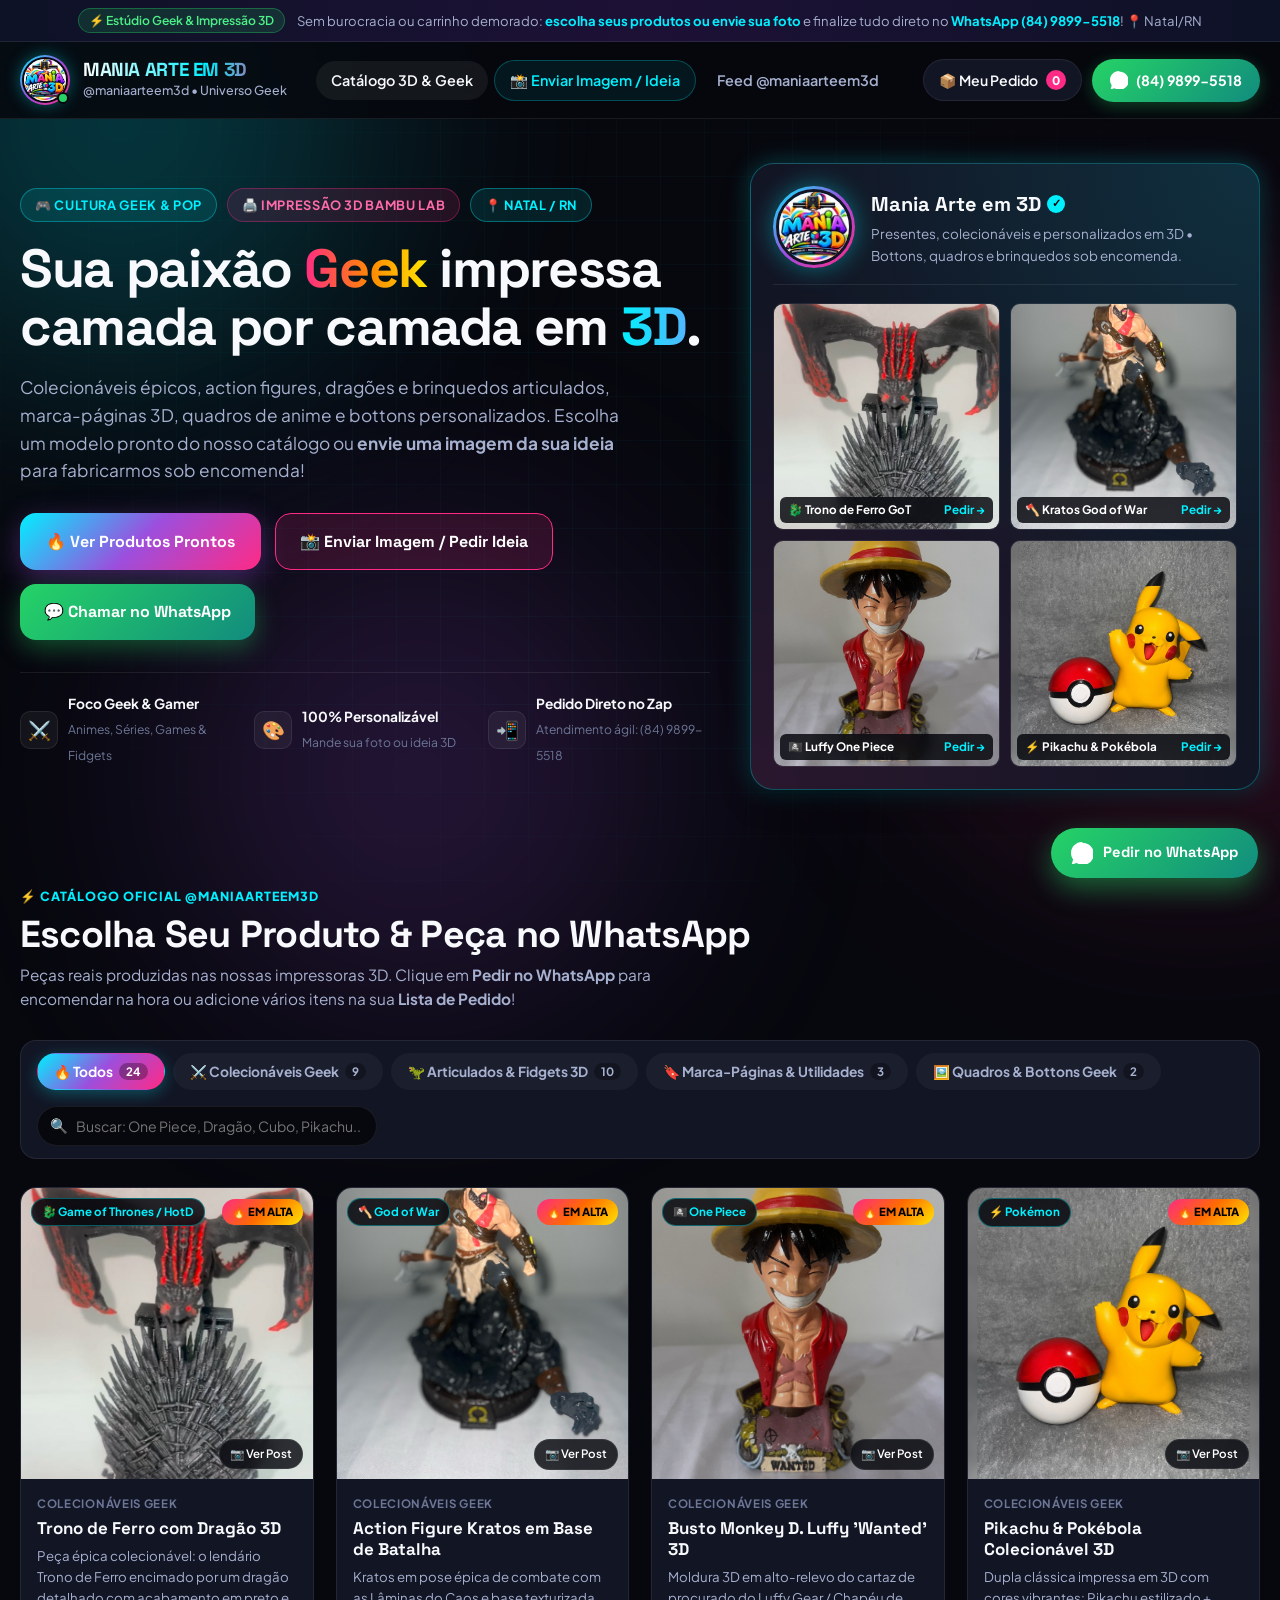
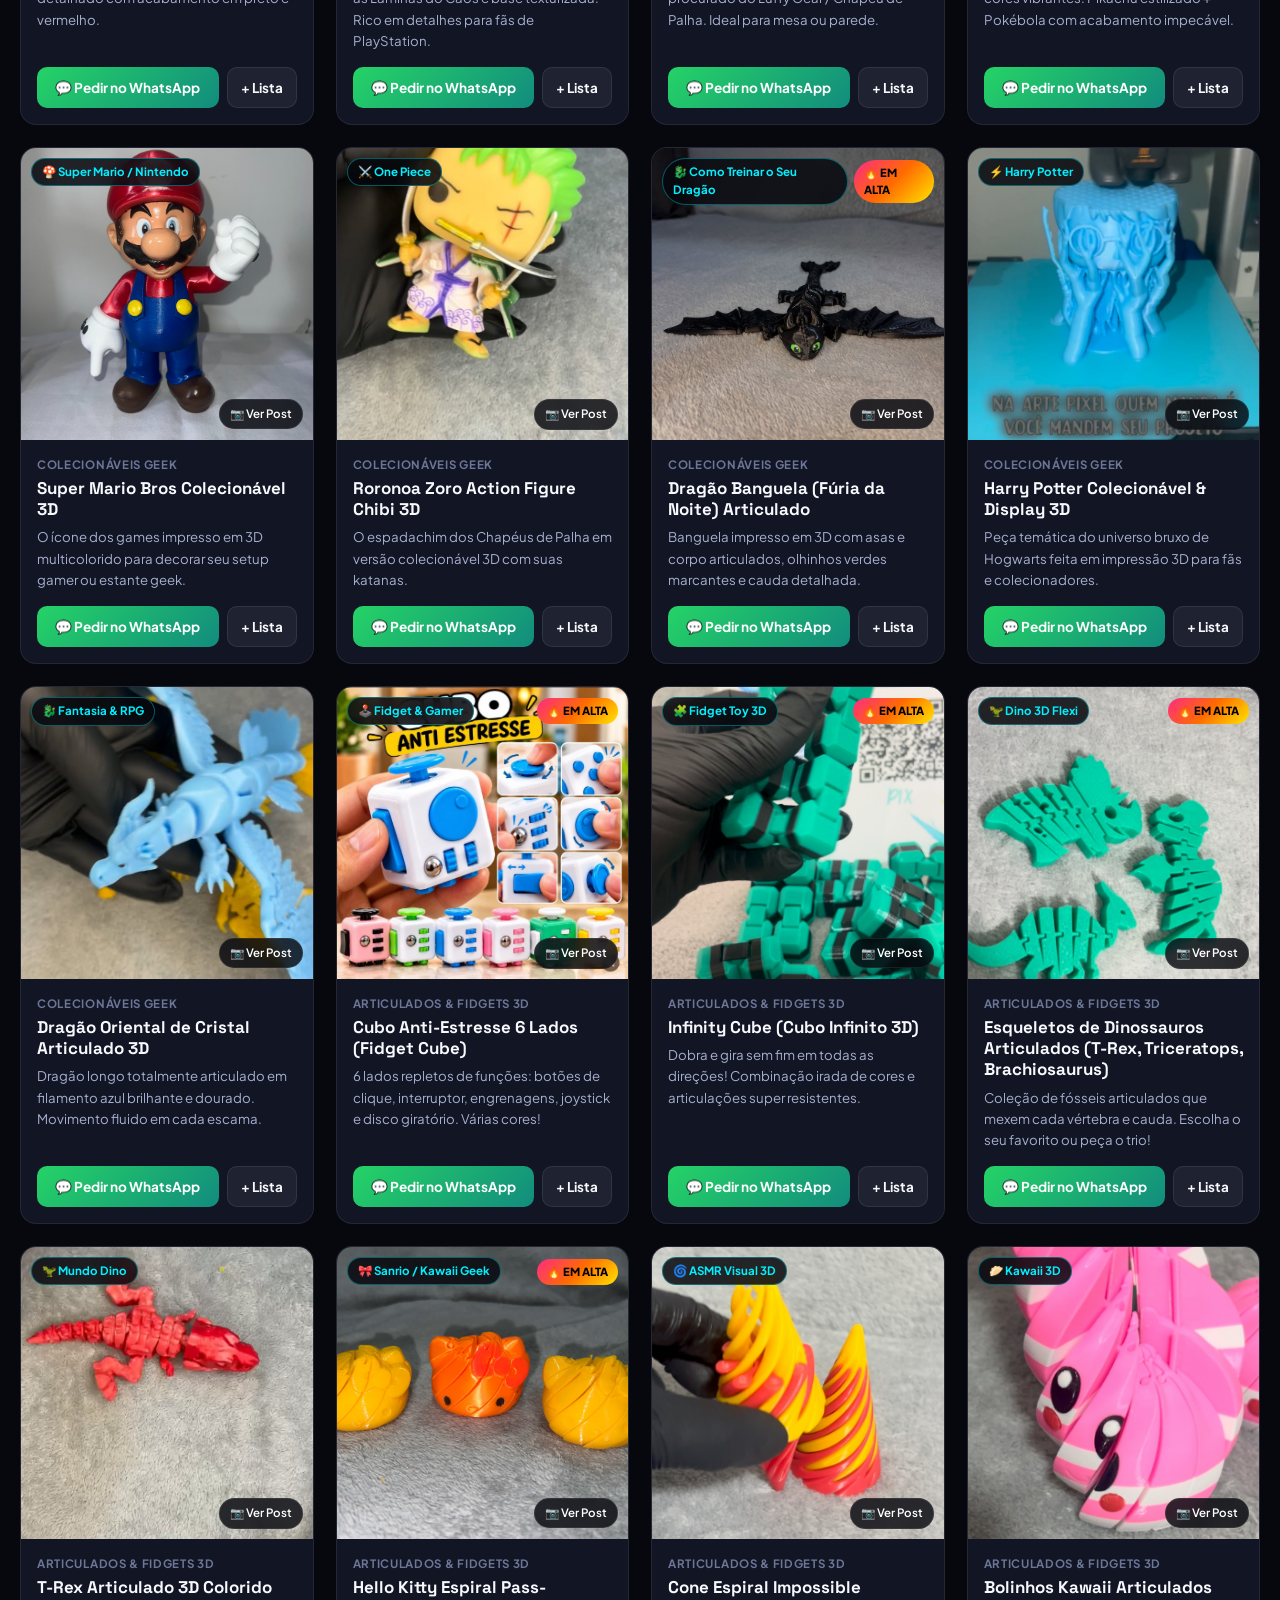
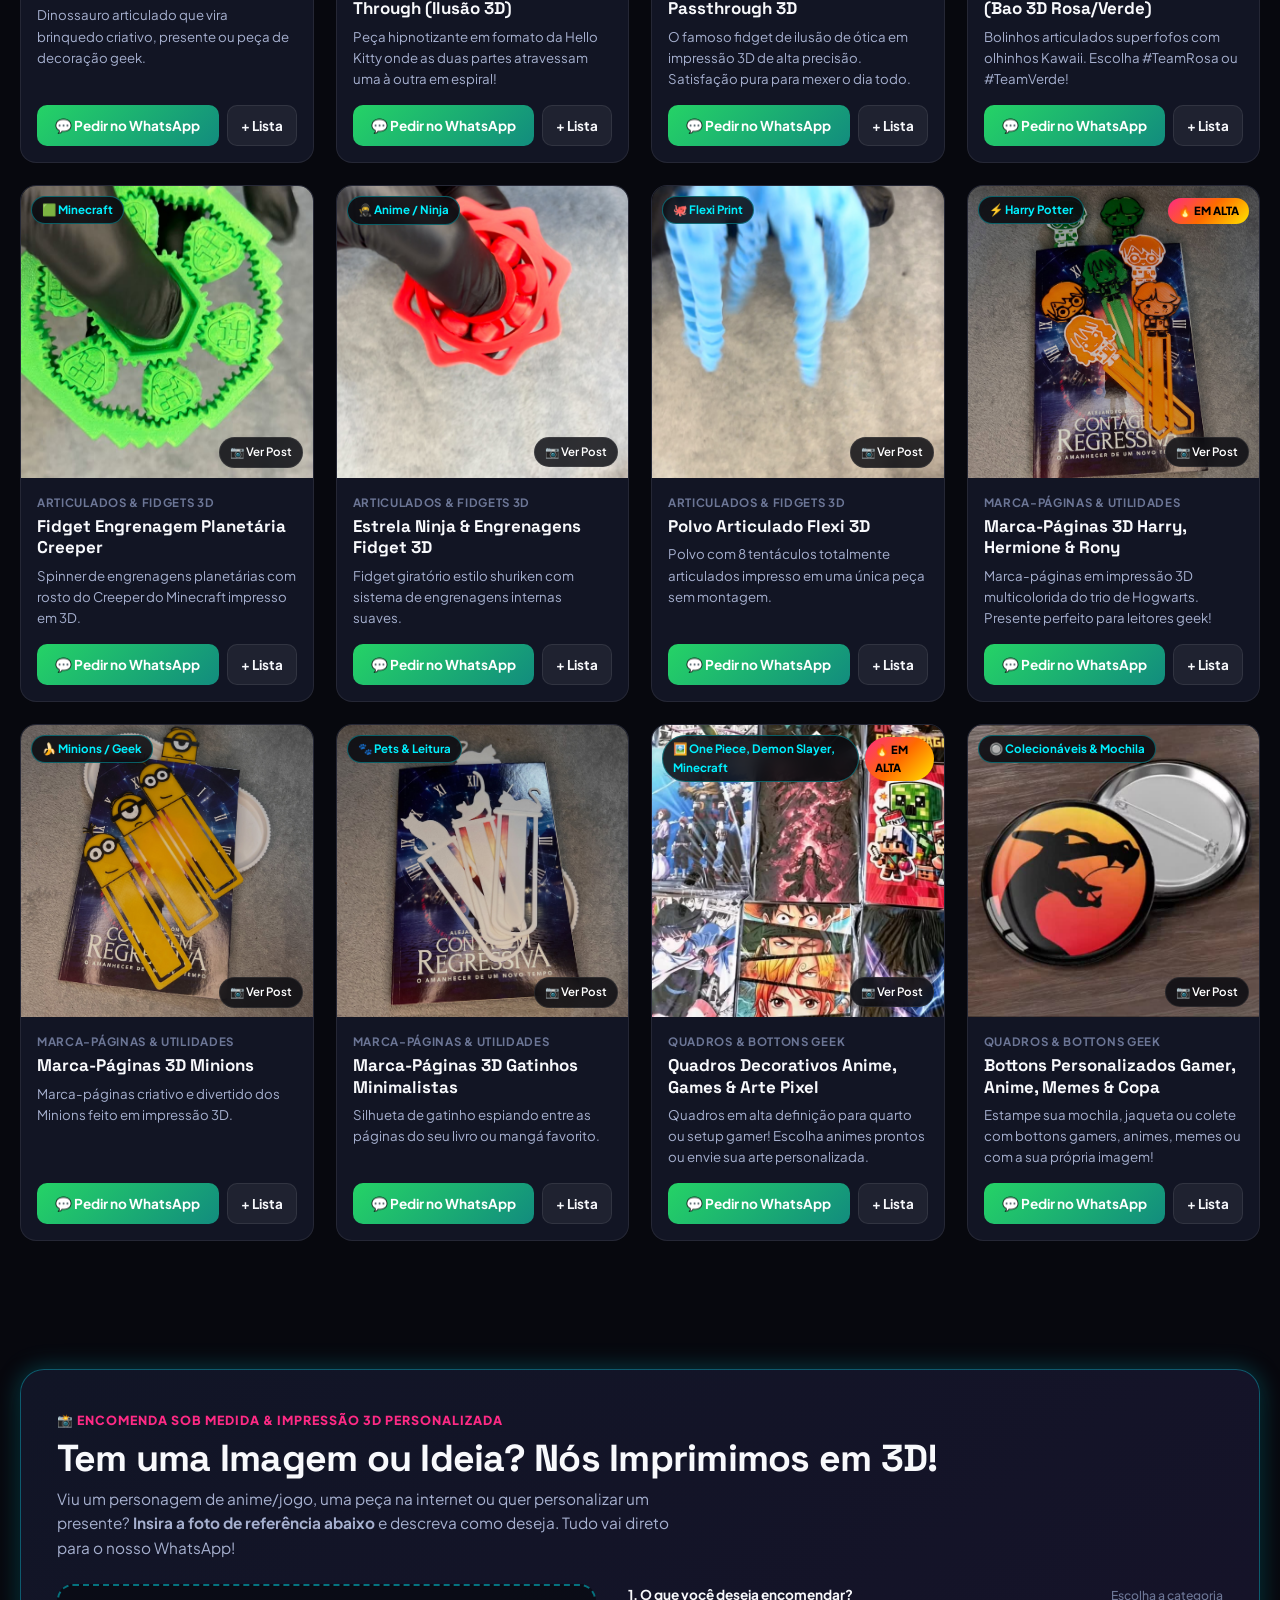
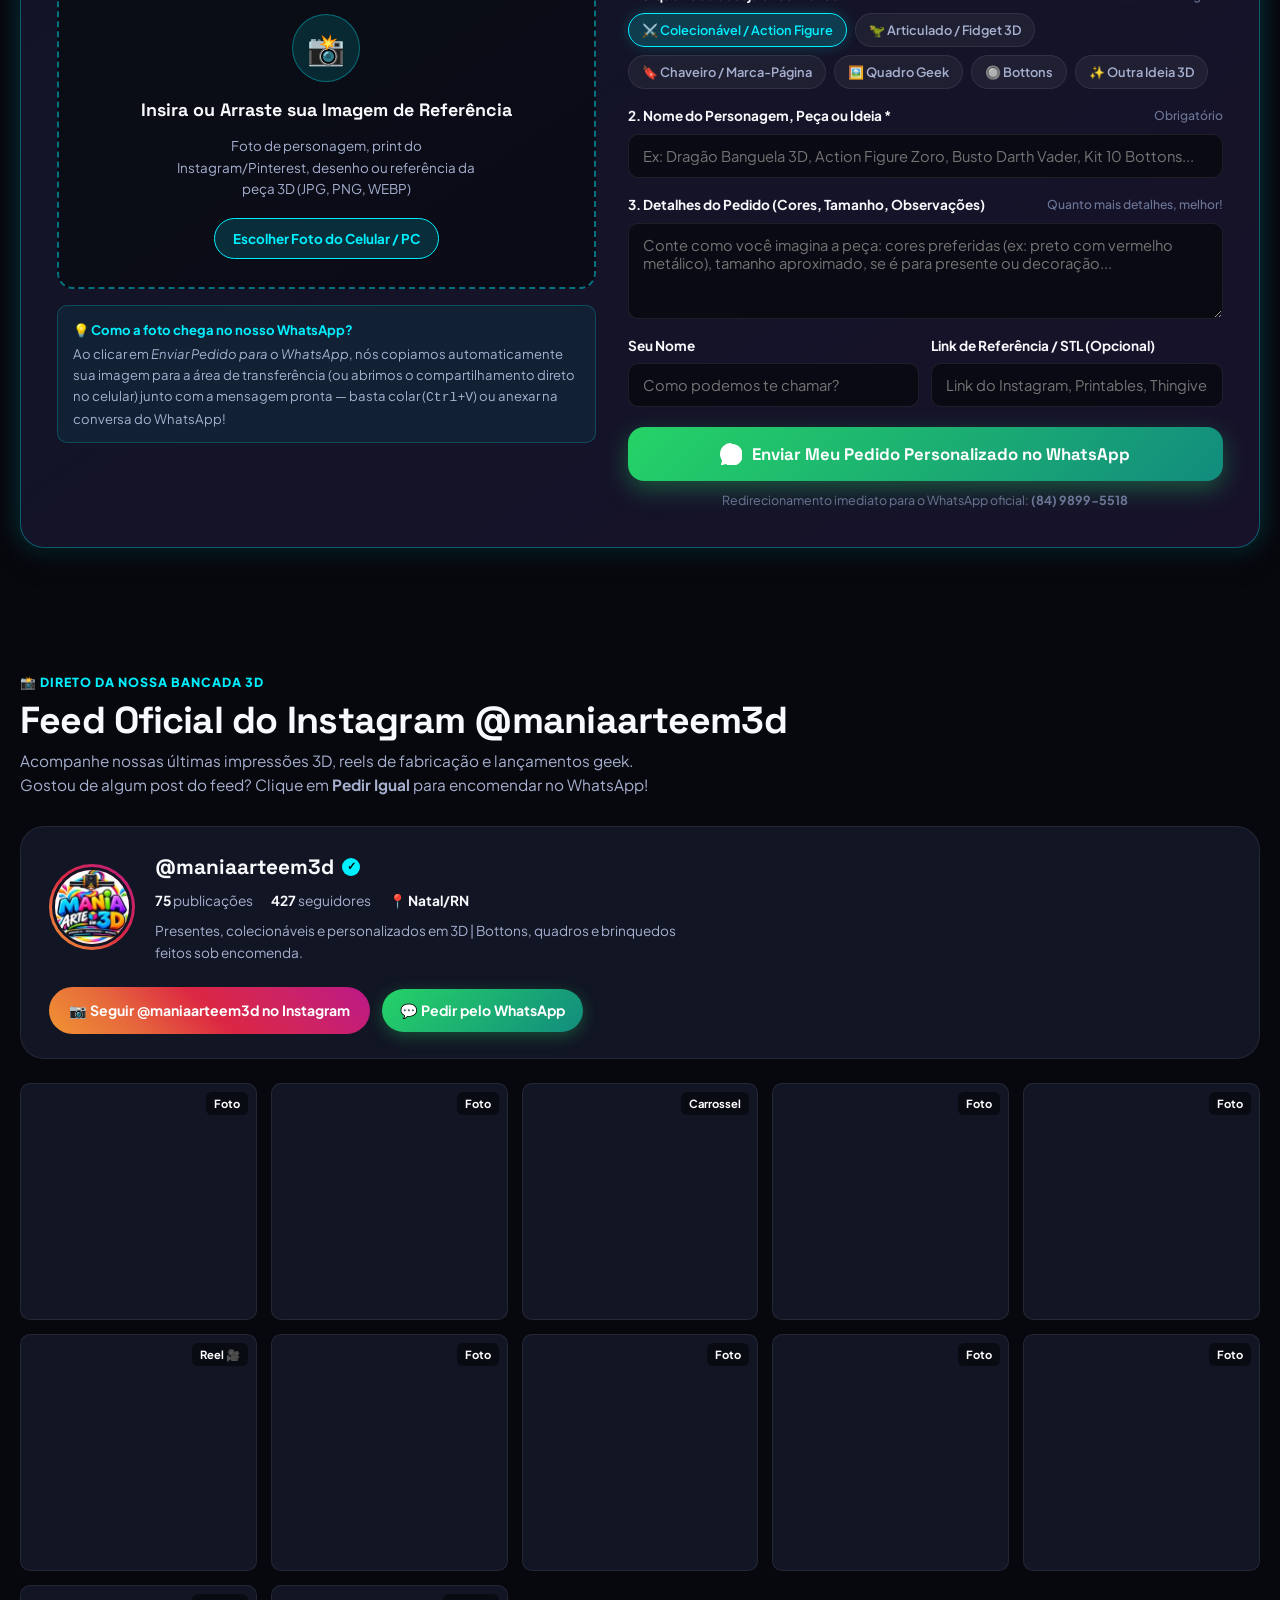
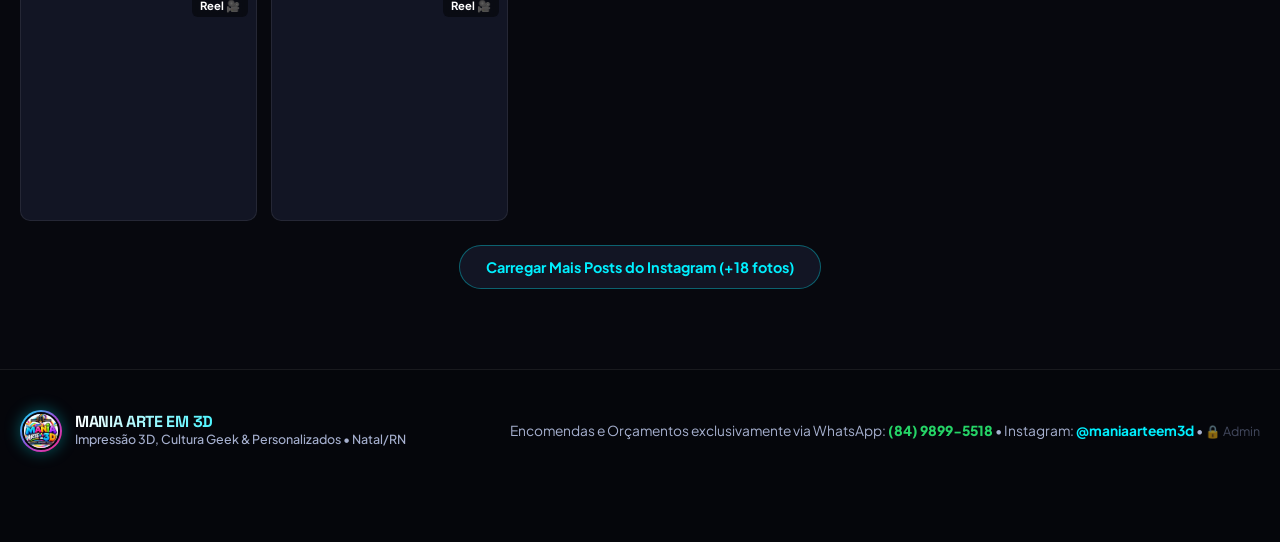
==== commit 5f58377a: "fix: corrigir codificacao UTF-8 do index.html e configurar vercel.json" ====
--- a/index.html
+++ b/index.html
@@ -1,10 +1,10 @@
-﻿<!DOCTYPE html>
+<!DOCTYPE html>
 <html lang="pt-BR">
 <head>
   <meta charset="UTF-8" />
   <meta name="viewport" content="width=device-width, initial-scale=1.0" />
-  <title>Mania Arte em 3D | ColecionÃ¡veis Geek, ImpressÃ£o 3D & Personalizados</title>
-  <meta name="description" content="Presentes, colecionÃ¡veis geek, action figures, articulados em 3D, quadros e bottons feitos sob encomenda em Natal/RN. Escolha no catÃ¡logo ou envie sua imagem e peÃ§a direto no WhatsApp!" />
+  <title>Mania Arte em 3D | Colecionáveis Geek, Impressão 3D & Personalizados</title>
+  <meta name="description" content="Presentes, colecionáveis geek, action figures, articulados em 3D, quadros e bottons feitos sob encomenda em Natal/RN. Escolha no catálogo ou envie sua imagem e peça direto no WhatsApp!" />
   <link rel="icon" type="image/jpeg" href="assets/logo-perfil.jpg" />
 
   <!-- Google Fonts -->
@@ -25,8 +25,8 @@
   <!-- Top Bar -->
   <div class="top-bar">
     <div class="container top-bar-inner">
-      <span class="top-bar-pill">âš¡ EstÃºdio Geek & ImpressÃ£o 3D</span>
-      <span>Sem burocracia ou carrinho demorado: <strong>escolha seus produtos ou envie sua foto</strong> e finalize tudo direto no <strong>WhatsApp (84) 9899-5518</strong>! ðŸ“ Natal/RN</span>
+      <span class="top-bar-pill">⚡ Estúdio Geek & Impressão 3D</span>
+      <span>Sem burocracia ou carrinho demorado: <strong>escolha seus produtos ou envie sua foto</strong> e finalize tudo direto no <strong>WhatsApp (84) 9899-5518</strong>! 📍 Natal/RN</span>
     </div>
   </div>
 
@@ -40,19 +40,19 @@
         </div>
         <div class="brand-text">
           <span class="brand-name">MANIA ARTE EM 3D</span>
-          <span class="brand-handle">@maniaarteem3d â€¢ Universo Geek</span>
+          <span class="brand-handle">@maniaarteem3d • Universo Geek</span>
         </div>
       </a>
 
-      <nav class="nav-links" aria-label="NavegaÃ§Ã£o Principal">
-        <a href="#catalogo" class="nav-link active">CatÃ¡logo 3D & Geek</a>
-        <a href="#encomenda-personalizada" class="nav-link nav-link-highlight">ðŸ“¸ Enviar Imagem / Ideia</a>
+      <nav class="nav-links" aria-label="Navegação Principal">
+        <a href="#catalogo" class="nav-link active">Catálogo 3D & Geek</a>
+        <a href="#encomenda-personalizada" class="nav-link nav-link-highlight">📸 Enviar Imagem / Ideia</a>
         <a href="#feed-instagram" class="nav-link">Feed @maniaarteem3d</a>
       </nav>
 
       <div class="nav-actions">
         <button type="button" class="btn-cart-drawer" id="btnOpenDrawer" aria-label="Abrir lista de pedido">
-          <span>ðŸ“¦ Meu Pedido</span>
+          <span>📦 Meu Pedido</span>
           <span class="cart-badge" id="drawerCountBadge">0</span>
         </button>
 
@@ -69,51 +69,51 @@
     <div class="container hero-grid">
       <div class="hero-content">
         <div class="hero-badge-row">
-          <span class="geek-tag">ðŸŽ® Cultura Geek & Pop</span>
-          <span class="geek-tag geek-tag-pink">ðŸ–¨ï¸ ImpressÃ£o 3D Bambu Lab</span>
-          <span class="geek-tag">ðŸ“ Natal / RN</span>
+          <span class="geek-tag">🎮 Cultura Geek & Pop</span>
+          <span class="geek-tag geek-tag-pink">🖨️ Impressão 3D Bambu Lab</span>
+          <span class="geek-tag">📍 Natal / RN</span>
         </div>
 
         <h1 class="hero-title">
-          Sua paixÃ£o <span class="text-gradient-geek">Geek</span> impressa camada por camada em <span class="text-gradient-cyan">3D</span>.
+          Sua paixão <span class="text-gradient-geek">Geek</span> impressa camada por camada em <span class="text-gradient-cyan">3D</span>.
         </h1>
 
         <p class="hero-subtitle">
-          ColecionÃ¡veis Ã©picos, action figures, dragÃµes e brinquedos articulados, marca-pÃ¡ginas 3D, quadros de anime e bottons personalizados. Escolha um modelo pronto do nosso catÃ¡logo ou <strong>envie uma imagem da sua ideia</strong> para fabricarmos sob encomenda!
+          Colecionáveis épicos, action figures, dragões e brinquedos articulados, marca-páginas 3D, quadros de anime e bottons personalizados. Escolha um modelo pronto do nosso catálogo ou <strong>envie uma imagem da sua ideia</strong> para fabricarmos sob encomenda!
         </p>
 
         <div class="hero-cta-group">
           <a href="#catalogo" class="btn-primary-geek">
-            <span>ðŸ”¥ Ver Produtos Prontos</span>
+            <span>🔥 Ver Produtos Prontos</span>
           </a>
           <a href="#encomenda-personalizada" class="btn-custom-order">
-            <span>ðŸ“¸ Enviar Imagem / Pedir Ideia</span>
-          </a>
-          <a href="https://wa.me/558498995518?text=Ol%C3%A1%2C%20Mania%20Arte%20em%203D!%20Quero%20fazer%20um%20pedido%20pelo%20WhatsApp!" target="_blank" rel="noopener noreferrer" class="btn-wa-direct">
-            <span>ðŸ’¬ Chamar no WhatsApp</span>
+            <span>📸 Enviar Imagem / Pedir Ideia</span>
+          </a>
+          <a href="https://api.whatsapp.com/send?phone=558498995518&text=Ol%C3%A1%2C%20*Mania%20Arte%20em%203D*!%20Quero%20fazer%20um%20pedido%20pelo%20WhatsApp!" target="_blank" rel="noopener noreferrer" class="btn-wa-direct">
+            <span>💬 Chamar no WhatsApp</span>
           </a>
         </div>
 
         <div class="hero-trust-strip">
           <div class="trust-item">
-            <div class="trust-icon">âš”ï¸</div>
+            <div class="trust-icon">⚔️</div>
             <div class="trust-text">
               <strong>Foco Geek & Gamer</strong>
-              <span>Animes, SÃ©ries, Games & Fidgets</span>
+              <span>Animes, Séries, Games & Fidgets</span>
             </div>
           </div>
           <div class="trust-item">
-            <div class="trust-icon">ðŸŽ¨</div>
+            <div class="trust-icon">🎨</div>
             <div class="trust-text">
-              <strong>100% PersonalizÃ¡vel</strong>
+              <strong>100% Personalizável</strong>
               <span>Mande sua foto ou ideia 3D</span>
             </div>
           </div>
           <div class="trust-item">
-            <div class="trust-icon">ðŸ“²</div>
+            <div class="trust-icon">📲</div>
             <div class="trust-text">
               <strong>Pedido Direto no Zap</strong>
-              <span>Atendimento Ã¡gil: 84 9899-5518</span>
+              <span>Atendimento ágil: (84) 9899-5518</span>
             </div>
           </div>
         </div>
@@ -129,39 +129,39 @@
             <div class="hero-profile-meta">
               <h2>
                 Mania Arte em 3D
-                <span class="verified-badge" title="Perfil Oficial">âœ“</span>
+                <span class="verified-badge" title="Perfil Oficial">✓</span>
               </h2>
-              <p>Presentes, colecionÃ¡veis e personalizados em 3D â€¢ Bottons, quadros e brinquedos sob encomenda.</p>
+              <p>Presentes, colecionáveis e personalizados em 3D • Bottons, quadros e brinquedos sob encomenda.</p>
             </div>
           </div>
 
           <div class="hero-Featured-mosaic">
-            <div class="mosaic-item" onclick="quickOrderProduct('Trono de Ferro com DragÃ£o 3D (Game of Thrones)', 'DehVpG3Ndmx')">
-              <img src="assets/p_01_DehVpG3Ndmx.jpg" alt="Trono de Ferro com DragÃ£o Game of Thrones 3D" />
+            <div class="mosaic-item" onclick="quickOrderProduct('Trono de Ferro com Dragão 3D (Game of Thrones)', 'DehVpG3Ndmx')">
+              <img src="assets/p_01_DehVpG3Ndmx.jpg" alt="Trono de Ferro com Dragão Game of Thrones 3D" />
               <div class="mosaic-label">
-                <span>ðŸ‰ Trono de Ferro GoT</span>
-                <span>Pedir â†’</span>
+                <span>🐉 Trono de Ferro GoT</span>
+                <span>Pedir →</span>
               </div>
             </div>
             <div class="mosaic-item" onclick="quickOrderProduct('Action Figure Kratos em Batalha (God of War)', 'DdkmGjPDWsd')">
               <img src="assets/p_17_DdkmGjPDWsd.jpg" alt="Kratos God of War 3D" />
               <div class="mosaic-label">
-                <span>ðŸª“ Kratos God of War</span>
-                <span>Pedir â†’</span>
+                <span>🪓 Kratos God of War</span>
+                <span>Pedir →</span>
               </div>
             </div>
             <div class="mosaic-item" onclick="quickOrderProduct('Busto Monkey D. Luffy Wanted (One Piece)', 'Ddkl2qatjat')">
               <img src="assets/p_18_Ddkl2qatjat.jpg" alt="Luffy Wanted One Piece 3D" />
               <div class="mosaic-label">
-                <span>ðŸ´â€â˜ ï¸ Luffy One Piece</span>
-                <span>Pedir â†’</span>
-              </div>
-            </div>
-            <div class="mosaic-item" onclick="quickOrderProduct('Pikachu & PokÃ©bola 3D (PokÃ©mon)', 'Ddt-uWCG5oG')">
-              <img src="assets/p_13_Ddt-uWCG5oG.jpg" alt="Pikachu e PokÃ©bola 3D" />
+                <span>🏴‍☠️ Luffy One Piece</span>
+                <span>Pedir →</span>
+              </div>
+            </div>
+            <div class="mosaic-item" onclick="quickOrderProduct('Pikachu & Pokébola 3D (Pokémon)', 'Ddt-uWCG5oG')">
+              <img src="assets/p_13_Ddt-uWCG5oG.jpg" alt="Pikachu e Pokébola 3D" />
               <div class="mosaic-label">
-                <span>âš¡ Pikachu & PokÃ©bola</span>
-                <span>Pedir â†’</span>
+                <span>⚡ Pikachu & Pokébola</span>
+                <span>Pedir →</span>
               </div>
             </div>
           </div>
@@ -177,10 +177,10 @@
     <div class="container">
       <div class="section-header">
         <div>
-          <span class="section-eyebrow">âš¡ CatÃ¡logo Oficial @maniaarteem3d</span>
-          <h2 class="section-title">Escolha Seu Produto & PeÃ§a no WhatsApp</h2>
+          <span class="section-eyebrow">⚡ Catálogo Oficial @maniaarteem3d</span>
+          <h2 class="section-title">Escolha Seu Produto & Peça no WhatsApp</h2>
           <p class="section-desc">
-            PeÃ§as reais produzidas nas nossas impressoras 3D. Clique em <strong>Pedir no WhatsApp</strong> para encomendar na hora ou adicione vÃ¡rios itens na sua <strong>Lista de Pedido</strong>!
+            Peças reais produzidas nas nossas impressoras 3D. Clique em <strong>Pedir no WhatsApp</strong> para encomendar na hora ou adicione vários itens na sua <strong>Lista de Pedido</strong>!
           </p>
         </div>
       </div>
@@ -189,25 +189,25 @@
       <div class="catalog-controls">
         <div class="category-tabs" id="categoryTabs">
           <button type="button" class="cat-tab active" data-cat="todos">
-            ðŸ”¥ Todos <span class="cat-count" id="count-todos">24</span>
+            🔥 Todos <span class="cat-count" id="count-todos">24</span>
           </button>
           <button type="button" class="cat-tab" data-cat="geek">
-            âš”ï¸ ColecionÃ¡veis Geek <span class="cat-count" id="count-geek">9</span>
+            ⚔️ Colecionáveis Geek <span class="cat-count" id="count-geek">9</span>
           </button>
           <button type="button" class="cat-tab" data-cat="articulados">
-            ðŸ¦– Articulados & Fidgets 3D <span class="cat-count" id="count-articulados">10</span>
+            🦖 Articulados & Fidgets 3D <span class="cat-count" id="count-articulados">10</span>
           </button>
           <button type="button" class="cat-tab" data-cat="utilidades">
-            ðŸ”– Marca-PÃ¡ginas & Utilidades <span class="cat-count" id="count-utilidades">3</span>
+            🔖 Marca-Páginas & Utilidades <span class="cat-count" id="count-utilidades">3</span>
           </button>
           <button type="button" class="cat-tab" data-cat="quadros-bottons">
-            ðŸ–¼ï¸ Quadros & Bottons Geek <span class="cat-count" id="count-quadros-bottons">2</span>
+            🖼️ Quadros & Bottons Geek <span class="cat-count" id="count-quadros-bottons">2</span>
           </button>
         </div>
 
         <div class="search-box">
-          <span class="search-icon">ðŸ”</span>
-          <input type="text" id="catalogSearch" placeholder="Buscar: One Piece, DragÃ£o, Cubo, Pikachu..." aria-label="Buscar produto no catÃ¡logo" />
+          <span class="search-icon">🔍</span>
+          <input type="text" id="catalogSearch" placeholder="Buscar: One Piece, Dragão, Cubo, Pikachu..." aria-label="Buscar produto no catálogo" />
         </div>
       </div>
 
@@ -224,10 +224,10 @@
       <div class="custom-order-wrapper">
         <div class="section-header" style="margin-bottom: 24px;">
           <div>
-            <span class="section-eyebrow" style="color: var(--neon-magenta);">ðŸ“¸ Encomenda Sob Medida & ImpressÃ£o 3D Personalizada</span>
-            <h2 class="section-title">Tem uma Imagem ou Ideia? NÃ³s Imprimimos em 3D!</h2>
+            <span class="section-eyebrow" style="color: var(--neon-magenta);">📸 Encomenda Sob Medida & Impressão 3D Personalizada</span>
+            <h2 class="section-title">Tem uma Imagem ou Ideia? Nós Imprimimos em 3D!</h2>
             <p class="section-desc">
-              Viu um personagem de anime/jogo, uma peÃ§a na internet ou quer personalizar um presente? <strong>Insira a foto de referÃªncia abaixo</strong> e descreva como deseja. Tudo vai direto para o nosso WhatsApp!
+              Viu um personagem de anime/jogo, uma peça na internet ou quer personalizar um presente? <strong>Insira a foto de referência abaixo</strong> e descreva como deseja. Tudo vai direto para o nosso WhatsApp!
             </p>
           </div>
         </div>
@@ -237,13 +237,13 @@
           <div class="upload-panel">
             <input type="file" id="refImageInput" accept="image/*" hidden />
 
-            <div class="dropzone" id="imageDropzone" tabindex="0" role="button" aria-label="Selecionar ou arrastar imagem de referÃªncia">
+            <div class="dropzone" id="imageDropzone" tabindex="0" role="button" aria-label="Selecionar ou arrastar imagem de referência">
               <!-- Empty State -->
               <div class="dropzone-empty" id="dropzoneEmpty">
-                <div class="dropzone-icon">ðŸ“¸</div>
-                <div class="dropzone-title">Insira ou Arraste sua Imagem de ReferÃªncia</div>
+                <div class="dropzone-icon">📸</div>
+                <div class="dropzone-title">Insira ou Arraste sua Imagem de Referência</div>
                 <p class="dropzone-sub">
-                  Foto de personagem, print do Instagram/Pinterest, desenho ou referÃªncia da peÃ§a 3D (JPG, PNG, WEBP)
+                  Foto de personagem, print do Instagram/Pinterest, desenho ou referência da peça 3D (JPG, PNG, WEBP)
                 </p>
                 <span class="btn-pick-image">Escolher Foto do Celular / PC</span>
               </div>
@@ -251,18 +251,18 @@
               <!-- Active Preview State -->
               <div class="upload-preview-box" id="uploadPreviewBox">
                 <div class="preview-img-frame">
-                  <img id="previewImageEl" src="" alt="PrÃ©via da imagem anexada pelo cliente" />
+                  <img id="previewImageEl" src="" alt="Prévia da imagem anexada pelo cliente" />
                 </div>
                 <div class="preview-file-bar">
                   <span class="preview-file-name" id="previewFileName">referencia.jpg</span>
-                  <button type="button" class="btn-remove-img" id="btnRemoveImage">âœ• Trocar Foto</button>
+                  <button type="button" class="btn-remove-img" id="btnRemoveImage">✕ Trocar Foto</button>
                 </div>
               </div>
             </div>
 
             <div class="upload-helper-card">
-              <strong>ðŸ’¡ Como a foto chega no nosso WhatsApp?</strong>
-              Ao clicar em <em>Enviar Pedido para o WhatsApp</em>, nÃ³s copiamos automaticamente sua imagem para a Ã¡rea de transferÃªncia (ou abrimos o compartilhamento direto no celular) junto com a mensagem pronta â€” basta colar (<code>Ctrl+V</code>) ou anexar na conversa do WhatsApp!
+              <strong>💡 Como a foto chega no nosso WhatsApp?</strong>
+              Ao clicar em <em>Enviar Pedido para o WhatsApp</em>, nós copiamos automaticamente sua imagem para a área de transferência (ou abrimos o compartilhamento direto no celular) junto com a mensagem pronta — basta colar (<code>Ctrl+V</code>) ou anexar na conversa do WhatsApp!
             </div>
           </div>
 
@@ -270,42 +270,42 @@
           <form class="custom-form" id="customOrderForm" onsubmit="return false;">
             <div class="form-group">
               <label class="form-label">
-                1. O que vocÃª deseja encomendar?
+                1. O que você deseja encomendar?
                 <span>Escolha a categoria</span>
               </label>
               <div class="type-pills" id="customTypePills">
-                <button type="button" class="type-pill active" data-type="ColecionÃ¡vel / Action Figure 3D">âš”ï¸ ColecionÃ¡vel / Action Figure</button>
-                <button type="button" class="type-pill" data-type="Brinquedo Articulado / Fidget 3D">ðŸ¦– Articulado / Fidget 3D</button>
-                <button type="button" class="type-pill" data-type="Chaveiro / Marca-PÃ¡gina / Utilidade">ðŸ”– Chaveiro / Marca-PÃ¡gina</button>
-                <button type="button" class="type-pill" data-type="Quadro Decorativo Geek / Arte Pixel">ðŸ–¼ï¸ Quadro Geek</button>
-                <button type="button" class="type-pill" data-type="Bottons Personalizados">ðŸ”˜ Bottons</button>
-                <button type="button" class="type-pill" data-type="Projeto Especial / PeÃ§a Sob Medida">âœ¨ Outra Ideia 3D</button>
+                <button type="button" class="type-pill active" data-type="Colecionável / Action Figure 3D">⚔️ Colecionável / Action Figure</button>
+                <button type="button" class="type-pill" data-type="Brinquedo Articulado / Fidget 3D">🦖 Articulado / Fidget 3D</button>
+                <button type="button" class="type-pill" data-type="Chaveiro / Marca-Página / Utilidade">🔖 Chaveiro / Marca-Página</button>
+                <button type="button" class="type-pill" data-type="Quadro Decorativo Geek / Arte Pixel">🖼️ Quadro Geek</button>
+                <button type="button" class="type-pill" data-type="Bottons Personalizados">🔘 Bottons</button>
+                <button type="button" class="type-pill" data-type="Projeto Especial / Peça Sob Medida">✨ Outra Ideia 3D</button>
               </div>
             </div>
 
             <div class="form-group">
               <label class="form-label" for="customIdeaTitle">
-                2. Nome do Personagem, PeÃ§a ou Ideia *
-                <span>ObrigatÃ³rio</span>
+                2. Nome do Personagem, Peça ou Ideia *
+                <span>Obrigatório</span>
               </label>
               <input
                 type="text"
                 id="customIdeaTitle"
                 class="form-input"
-                placeholder="Ex: DragÃ£o Banguela 3D, Action Figure Zoro, Busto Darth Vader, Kit 10 Bottons..."
+                placeholder="Ex: Dragão Banguela 3D, Action Figure Zoro, Busto Darth Vader, Kit 10 Bottons..."
                 required
               />
             </div>
 
             <div class="form-group">
               <label class="form-label" for="customIdeaDetails">
-                3. Detalhes do Pedido (Cores, Tamanho, ObservaÃ§Ãµes)
+                3. Detalhes do Pedido (Cores, Tamanho, Observações)
                 <span>Quanto mais detalhes, melhor!</span>
               </label>
               <textarea
                 id="customIdeaDetails"
                 class="form-textarea"
-                placeholder="Conte como vocÃª imagina a peÃ§a: cores preferidas (ex: preto com vermelho metÃ¡lico), tamanho aproximado, se Ã© para presente ou decoraÃ§Ã£o..."
+                placeholder="Conte como você imagina a peça: cores preferidas (ex: preto com vermelho metálico), tamanho aproximado, se é para presente ou decoração..."
               ></textarea>
             </div>
 
@@ -315,7 +315,7 @@
                 <input type="text" id="customClientName" class="form-input" placeholder="Como podemos te chamar?" />
               </div>
               <div class="form-group">
-                <label class="form-label" for="customReferenceLink">Link de ReferÃªncia / STL (Opcional)</label>
+                <label class="form-label" for="customReferenceLink">Link de Referência / STL (Opcional)</label>
                 <input type="text" id="customReferenceLink" class="form-input" placeholder="Link do Instagram, Printables, Thingiverse..." />
               </div>
             </div>
@@ -340,10 +340,10 @@
     <div class="container">
       <div class="section-header">
         <div>
-          <span class="section-eyebrow">ðŸ“¸ Direto da Nossa Bancada 3D</span>
+          <span class="section-eyebrow">📸 Direto da Nossa Bancada 3D</span>
           <h2 class="section-title">Feed Oficial do Instagram @maniaarteem3d</h2>
           <p class="section-desc">
-            Acompanhe nossas Ãºltimas impressÃµes 3D, reels de fabricaÃ§Ã£o e lanÃ§amentos geek. Gostou de algum post do feed? Clique em <strong>Pedir Igual</strong> para encomendar no WhatsApp!
+            Acompanhe nossas últimas impressões 3D, reels de fabricação e lançamentos geek. Gostou de algum post do feed? Clique em <strong>Pedir Igual</strong> para encomendar no WhatsApp!
           </p>
         </div>
       </div>
@@ -357,25 +357,25 @@
           <div class="ig-bio-info">
             <h3>
               @maniaarteem3d
-              <span class="verified-badge" title="Instagram Oficial">âœ“</span>
+              <span class="verified-badge" title="Instagram Oficial">✓</span>
             </h3>
             <div class="ig-stats-row">
-              <span><strong>75</strong> publicaÃ§Ãµes</span>
+              <span><strong>75</strong> publicações</span>
               <span><strong>427</strong> seguidores</span>
-              <span>ðŸ“ <strong>Natal/RN</strong></span>
+              <span>📍 <strong>Natal/RN</strong></span>
             </div>
             <p class="ig-bio-text">
-              Presentes, colecionÃ¡veis e personalizados em 3D | Bottons, quadros e brinquedos feitos sob encomenda.
+              Presentes, colecionáveis e personalizados em 3D | Bottons, quadros e brinquedos feitos sob encomenda.
             </p>
           </div>
         </div>
 
         <div class="ig-banner-actions">
           <a href="https://www.instagram.com/maniaarteem3d/" target="_blank" rel="noopener noreferrer" class="btn-ig-follow">
-            <span>ðŸ“· Seguir @maniaarteem3d no Instagram</span>
-          </a>
-          <a href="https://wa.me/558498995518?text=Ol%C3%A1!%20Vi%20o%20feed%20do%20Instagram%20%40maniaarteem3d%20no%20site%20e%20quero%20fazer%20um%20pedido!" target="_blank" rel="noopener noreferrer" class="btn-wa-nav">
-            <span>ðŸ’¬ Pedir pelo WhatsApp</span>
+            <span>📷 Seguir @maniaarteem3d no Instagram</span>
+          </a>
+          <a href="https://api.whatsapp.com/send?phone=558498995518&text=Ol%C3%A1!%20Vi%20o%20feed%20do%20Instagram%20%40maniaarteem3d%20no%20site%20e%20quero%20fazer%20um%20pedido!" target="_blank" rel="noopener noreferrer" class="btn-wa-nav">
+            <span>💬 Pedir pelo WhatsApp</span>
           </a>
         </div>
       </div>
@@ -402,15 +402,16 @@
         </div>
         <div class="brand-text">
           <span class="brand-name" style="font-size: 1rem;">MANIA ARTE EM 3D</span>
-          <span class="brand-handle">ImpressÃ£o 3D, Cultura Geek & Personalizados â€¢ Natal/RN</span>
+          <span class="brand-handle">Impressão 3D, Cultura Geek & Personalizados • Natal/RN</span>
         </div>
       </div>
 
       <div>
-        Encomendas e OrÃ§amentos exclusivamente via WhatsApp:
-        <a href="https://wa.me/558498995518" target="_blank" rel="noopener noreferrer" style="color: var(--neon-green); font-weight: 800;">(84) 9899-5518</a>
-        â€¢ Instagram:
-        <a href="https://www.instagram.com/maniaarteem3d/" target="_blank" rel="noopener noreferrer" style="color: var(--neon-cyan); font-weight: 700;">@maniaarteem3d</a> • <a href="admin.html" style="color: var(--text-muted); font-size: 0.78rem; opacity: 0.6;" title="Painel Administrativo">🔒 Admin</a>
+        Encomendas e Orçamentos exclusivamente via WhatsApp:
+        <a href="https://api.whatsapp.com/send?phone=558498995518" target="_blank" rel="noopener noreferrer" style="color: var(--neon-green); font-weight: 800;">(84) 9899-5518</a>
+        • Instagram:
+        <a href="https://www.instagram.com/maniaarteem3d/" target="_blank" rel="noopener noreferrer" style="color: var(--neon-cyan); font-weight: 700;">@maniaarteem3d</a>
+        • <a href="admin.html" style="color: var(--text-muted); font-size: 0.78rem; opacity: 0.6;" title="Painel Administrativo">🔒 Admin</a>
       </div>
     </div>
   </footer>
@@ -421,14 +422,14 @@
   <div class="drawer-backdrop" id="drawerBackdrop"></div>
   <aside class="order-drawer" id="orderDrawer" aria-label="Lista de Encomenda">
     <div class="drawer-header">
-      <h3>ðŸ“¦ Minha Lista de Encomenda</h3>
-      <button type="button" class="btn-close-drawer" id="btnCloseDrawer" aria-label="Fechar lista">âœ•</button>
+      <h3>📦 Minha Lista de Encomenda</h3>
+      <button type="button" class="btn-close-drawer" id="btnCloseDrawer" aria-label="Fechar lista">✕</button>
     </div>
     <div class="drawer-body" id="drawerItemsContainer"></div>
     <div class="drawer-footer">
-      <input type="text" id="drawerNotesInput" class="form-input" placeholder="Alguma observaÃ§Ã£o ou cor preferida? (opcional)" style="font-size: 0.82rem; padding: 9px 12px;" />
+      <input type="text" id="drawerNotesInput" class="form-input" placeholder="Alguma observação ou cor preferida? (opcional)" style="font-size: 0.82rem; padding: 9px 12px;" />
       <button type="button" class="btn-submit-wa" id="btnCheckoutDrawer" style="padding: 13px 16px; font-size: 0.95rem;">
-        <span>ðŸ“² Enviar Lista Completa para o WhatsApp</span>
+        <span>📲 Enviar Lista Completa para o WhatsApp</span>
       </button>
     </div>
   </aside>
@@ -444,20 +445,20 @@
       <div class="modal-info-col">
         <div style="display: flex; justify-content: space-between; align-items: center;">
           <span class="badge-universe" id="modalProductUniverse">Universo Geek</span>
-          <button type="button" class="btn-close-drawer" id="btnCloseModal">âœ•</button>
+          <button type="button" class="btn-close-drawer" id="btnCloseModal">✕</button>
         </div>
         <h3 id="modalProductTitle" style="font-family: var(--font-display); font-size: 1.4rem; font-weight: 800;"></h3>
         <p id="modalProductDesc" style="color: var(--text-secondary); font-size: 0.92rem;"></p>
         <div style="background: rgba(0, 240, 255, 0.06); border: 1px solid rgba(0, 240, 255, 0.2); padding: 10px 12px; border-radius: 10px; font-size: 0.8rem; color: var(--text-secondary);">
-          ðŸŽ¨ <strong>Feito sob medida para vocÃª:</strong> VocÃª pode escolher cores de filamento ou ajustes direto na conversa do WhatsApp!
+          🎨 <strong>Feito sob medida para você:</strong> Você pode escolher cores de filamento ou ajustes direto na conversa do WhatsApp!
         </div>
         <div style="margin-top: auto; display: flex; flex-direction: column; gap: 8px;">
           <button type="button" class="btn-submit-wa" id="modalBtnWaDirect" style="padding: 13px;">
-            ðŸ’¬ Encomendar Este Produto no WhatsApp
+            💬 Encomendar Este Produto no WhatsApp
           </button>
           <div style="display: flex; gap: 8px;">
-            <button type="button" class="btn-add-list" id="modalBtnAddList" style="flex: 1;">+ Adicionar Ã  Lista de Pedido</button>
-            <a href="#" target="_blank" rel="noopener noreferrer" class="btn-add-list" id="modalBtnIgLink">ðŸ“· Ver no Instagram</a>
+            <button type="button" class="btn-add-list" id="modalBtnAddList" style="flex: 1;">+ Adicionar à Lista de Pedido</button>
+            <a href="#" target="_blank" rel="noopener noreferrer" class="btn-add-list" id="modalBtnIgLink">📷 Ver no Instagram</a>
           </div>
         </div>
       </div>
@@ -465,7 +466,7 @@
   </div>
 
   <!-- Floating WhatsApp Button -->
-  <a href="https://wa.me/558498995518?text=Ol%C3%A1%2C%20Mania%20Arte%20em%203D!%20Vim%20pelo%20site%20e%20gostaria%20de%20fazer%20um%20pedido!" target="_blank" rel="noopener noreferrer" class="floating-wa" aria-label="Fazer pedido no WhatsApp">
+  <a href="https://api.whatsapp.com/send?phone=558498995518&text=Ol%C3%A1%2C%20*Mania%20Arte%20em%203D*!%20Vim%20pelo%20site%20e%20gostaria%20de%20fazer%20um%20pedido!" target="_blank" rel="noopener noreferrer" class="floating-wa" aria-label="Fazer pedido no WhatsApp">
     <svg width="22" height="22" viewBox="0 0 24 24" fill="currentColor"><path d="M12.031 6.172c-3.181 0-5.767 2.586-5.768 5.766-.001 1.298.38 2.27 1.019 3.287l-.582 2.128 2.182-.573c.978.58 1.911.928 3.145.929 3.178 0 5.767-2.587 5.768-5.766.001-3.187-2.575-5.77-5.764-5.771zm3.392 8.244c-.144.405-.837.774-1.17.824-.299.045-.677.063-1.092-.069-.252-.08-.575-.187-.988-.365-1.739-.751-2.874-2.502-2.961-2.617-.087-.116-.708-.94-.708-1.793s.448-1.273.607-1.446c.159-.173.346-.217.462-.217l.332.006c.106.005.249-.04.39.298.144.347.491 1.2.534 1.287.043.087.072.188.014.304-.058.116-.087.188-.173.289l-.26.304c-.087.086-.177.18-.076.354.101.174.449.741.964 1.201.662.591 1.221.774 1.394.86s.274.072.376-.043c.101-.116.433-.506.549-.68.116-.173.231-.145.39-.087s1.011.477 1.184.564.289.13.332.202c.045.072.045.419-.1.824zm-3.423-14.416c-6.627 0-12 5.373-12 12 0 2.625.846 5.059 2.284 7.033l-1.492 5.448 5.581-1.464c1.906 1.251 4.185 1.983 6.627 1.983 6.627 0 12-5.373 12-12s-5.373-12-12-12z"/></svg>
     <span>Pedir no WhatsApp</span>
   </a>
